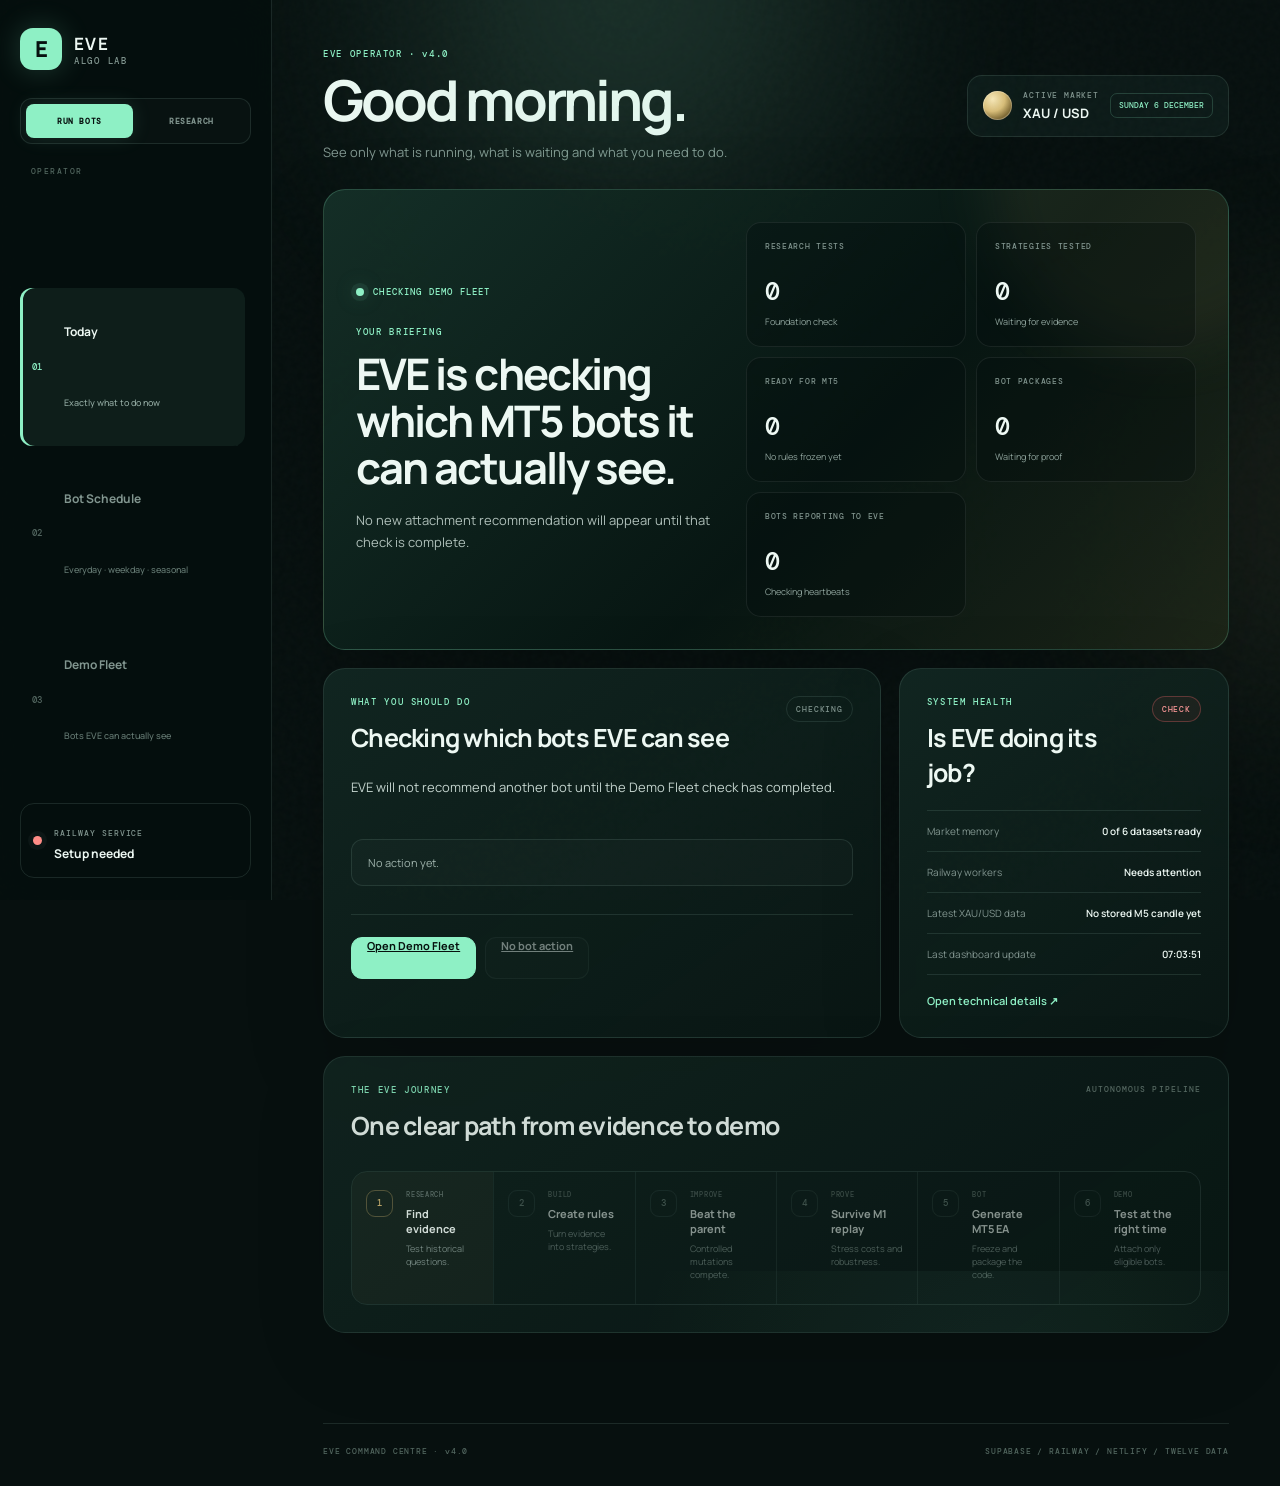
==== frontend/index.html @ d16626a2 "Add gold abnormal momentum test" ====
<!doctype html>
<html lang="en">
<head>
  <meta charset="utf-8">
  <meta name="viewport" content="width=device-width, initial-scale=1">
  <meta name="theme-color" content="#07110f">
  <meta name="description" content="EVE Command Centre — autonomous XAU/USD research, strategy proof, MT5 bot generation and plain-English demo guidance.">
  <title>EVE Command Centre</title>
  <link rel="icon" href="favicon.svg" type="image/svg+xml">
  <link rel="preconnect" href="https://fonts.googleapis.com">
  <link rel="preconnect" href="https://fonts.gstatic.com" crossorigin>
  <link href="https://fonts.googleapis.com/css2?family=DM+Mono:wght@400;500&family=Manrope:wght@400;500;600;700;800&display=swap" rel="stylesheet">
  <link rel="stylesheet" href="styles.css?v=3.5">
</head>
<body>
  <div class="ambient ambient-a"></div>
  <div class="ambient ambient-b"></div>

  <div class="shell">
    <aside class="sidebar">
      <a class="brand" href="#overview" aria-label="EVE Command Centre home">
        <span class="brand-mark">E</span>
        <span><strong>EVE</strong><small>ALGO LAB</small></span>
      </a>
      <div class="mode-switch" role="tablist" aria-label="EVE view">
        <button type="button" class="active" data-app-mode="operator" role="tab" aria-selected="true">RUN BOTS</button>
        <button type="button" data-app-mode="research" role="tab" aria-selected="false">RESEARCH</button>
      </div>
      <nav class="nav" aria-label="Main navigation">
        <div class="mode-nav" data-mode-nav="operator">
          <p class="nav-group-label">OPERATOR</p>
          <a class="nav-link active" href="#home" data-workspace-link="home" data-nav-view="operator"><span>01</span><b>Today</b><small>Exactly what to do now</small></a>
          <a class="nav-link" href="#bot-library" data-workspace-link="bot-library" data-nav-view="operator"><span>02</span><b>Bot Schedule</b><small>Everyday · weekday · seasonal</small></a>
          <a class="nav-link" href="#demo-fleet" data-workspace-link="demo-fleet" data-nav-view="operator"><span>03</span><b>Demo Fleet</b><small>Bots EVE can actually see</small></a>
        </div>
        <div class="mode-nav" data-mode-nav="research" hidden>
          <p class="nav-group-label">RESEARCH ENGINE</p>
          <a class="nav-link" href="#research" data-workspace-link="research" data-nav-view="research"><span>01</span><b>Research</b><small>What EVE is learning</small></a>
          <a class="nav-link" href="#strategy-factory" data-workspace-link="strategy" data-nav-view="research"><span>02</span><b>Strategy Factory</b><small>Build · improve · prove</small></a>
          <a class="nav-link" href="#bot-library?view=files" data-workspace-link="bot-library" data-nav-view="research"><span>03</span><b>Bot Factory</b><small>Generated MT5 packages</small></a>
          <a class="nav-link" href="#backtester" data-workspace-link="tester" data-nav-view="research"><span>04</span><b>Strategy Tester</b><small>Prove an idea before MT5</small></a>
          <a class="nav-link" href="#advanced" data-workspace-link="advanced" data-nav-view="research"><span>05</span><b>Advanced</b><small>Data · diagnostics · logs</small></a>
        </div>
      </nav>
      <div class="side-status">
        <span class="pulse" id="servicePulse"></span>
        <div><small>RAILWAY SERVICE</small><strong id="serviceStatus">Checking…</strong></div>
      </div>
    </aside>

    <main>
      <header class="topbar command-topbar">
        <div>
          <p class="eyebrow" id="topbarEyebrow">EVE OPERATOR · v4.0</p>
          <h1 id="briefingGreeting">Good afternoon.</h1>
          <p class="topbar-summary" id="topbarSummary">See only what is running, what is waiting and what you need to do.</p>
        </div>
        <div class="market-selector" aria-label="Selected market">
          <div class="metal-dot"></div>
          <div><small>ACTIVE MARKET</small><strong>XAU / USD</strong></div>
          <span id="briefingDate">TODAY</span>
        </div>
      </header>

      <section id="overview" class="command-centre workspace-section" data-workspace="home">
        <article class="command-brief panel">
          <div class="command-brief-copy">
            <div class="command-state-row"><span class="command-live-dot"></span><span id="briefingStatus">EVE IS CHECKING</span></div>
            <p class="label">YOUR BRIEFING</p>
            <h2 id="briefingHeadline">Loading EVE's current work…</h2>
            <p id="briefingCopy">The platform is collecting its research, strategy, bot and demo status into one clear answer.</p>
          </div>
          <div class="command-stats" aria-label="EVE output summary">
            <div><small>RESEARCH TESTS</small><strong id="homeResearchCount">0</strong><span id="homeResearchState">Checking</span></div>
            <div><small>STRATEGIES TESTED</small><strong id="homeStrategyCount">0</strong><span id="homeStrategyState">Checking</span></div>
            <div><small>READY FOR MT5</small><strong id="homeValidatedCount">0</strong><span id="homeProofState">Checking</span></div>
            <div><small>BOT PACKAGES</small><strong id="homeBotCount">0</strong><span id="homeBotState">Checking</span></div>
            <div><small>BOTS REPORTING TO EVE</small><strong id="homeFleetCount">0</strong><span id="homeFleetState">Not the same as bots physically attached</span></div>
          </div>
        </article>

        <div class="command-grid">
          <article class="panel home-action-card" id="homeActionCard">
            <div class="panel-head">
              <div><p class="label">WHAT YOU SHOULD DO</p><h2 id="homeActionTitle">Wait while EVE checks the bot fleet</h2></div>
              <span class="status-pill waiting" id="homeActionStatus">CHECKING</span>
            </div>
            <p class="home-action-copy" id="homeActionCopy">EVE is ranking generated bots by whether they can actually be tested now.</p>
            <div class="home-action-meta" id="homeActionMeta">No manual action required yet.</div>
            <div class="actions">
              <a class="button button-primary" id="homeActionPrimary" href="#demo-fleet">Open Demo Fleet</a>
              <a class="button disabled-link" id="homeActionDownload" href="#" aria-disabled="true">Download recommended bot</a>
            </div>
          </article>

          <article class="panel home-health-card">
            <div class="panel-head"><div><p class="label">SYSTEM HEALTH</p><h2>Is EVE doing its job?</h2></div><span class="status-pill" id="homeOverallHealth">CHECKING</span></div>
            <div class="home-health-list">
              <div><span>Market memory</span><strong id="homeDataHealth">Checking six datasets</strong></div>
              <div><span>Railway workers</span><strong id="homeRailwayHealth">Checking heartbeat</strong></div>
              <div><span>Latest XAU/USD data</span><strong id="homeMarketHealth">Checking M5 candle</strong></div>
              <div><span>Last dashboard update</span><strong id="homeLastUpdate">—</strong></div>
            </div>
            <a class="text-button home-health-link" href="#advanced">Open technical details ↗</a>
          </article>
        </div>

        <article class="panel fleet-visibility-card" id="homeFleetVisibility" hidden>
          <div class="panel-head">
            <div><p class="label">MT5 VISIBILITY</p><h2>EVE cannot yet see the bots already attached to your MT5</h2></div>
            <span class="status-pill queued">ONE-TIME SETUP</span>
          </div>
          <p>Your older EAs can still trade correctly, but they do not send a heartbeat. Until fleet-ready versions report, EVE will not tell you to attach another bot because that could create duplicates.</p>
          <div class="visibility-truth-grid">
            <div><small>PHYSICALLY ATTACHED IN MT5</small><strong>Unknown to EVE</strong><span>You may have bots attached, but the website cannot verify old EA versions.</span></div>
            <div><small>REPORTING TO EVE</small><strong id="homeVisibleReportingCount">0</strong><span>Only fleet-ready EA heartbeats are counted here.</span></div>
          </div>
          <div class="actions">
            <a class="button button-primary" href="#demo-fleet">Fix MT5 visibility</a>
            <a class="button button-quiet" href="#bot-library?view=files">Open Bot Factory</a>
          </div>
        </article>

        <article class="panel journey-panel research-background-card">
          <div class="panel-head"><div><p class="label">THE EVE JOURNEY</p><h2>One clear path from evidence to demo</h2></div><span class="journey-caption">AUTONOMOUS PIPELINE</span></div>
          <div class="journey-track">
            <a href="#research" class="journey-step" id="journeyResearch"><span>1</span><div><small>RESEARCH</small><strong>Find evidence</strong><p>Test historical questions.</p></div></a>
            <a href="#strategy-factory" class="journey-step" id="journeyBuild"><span>2</span><div><small>BUILD</small><strong>Create rules</strong><p>Turn evidence into strategies.</p></div></a>
            <a href="#strategy-factory?stage=improve" class="journey-step" id="journeyImprove"><span>3</span><div><small>IMPROVE</small><strong>Beat the parent</strong><p>Controlled mutations compete.</p></div></a>
            <a href="#strategy-factory?stage=prove" class="journey-step" id="journeyProof"><span>4</span><div><small>PROVE</small><strong>Survive M1 replay</strong><p>Stress costs and robustness.</p></div></a>
            <a href="#bot-library?view=files" class="journey-step" id="journeyBot"><span>5</span><div><small>BOT</small><strong>Generate MT5 EA</strong><p>Freeze and package the code.</p></div></a>
            <a href="#bot-library" class="journey-step" id="journeyDemo"><span>6</span><div><small>DEMO</small><strong>Test at the right time</strong><p>Attach only eligible bots.</p></div></a>
          </div>
        </article>
      </section>
      <section id="learning" class="section-block primary-workspace workspace-section" data-workspace="research">
        <div class="section-title">
          <div><p class="eyebrow">RESEARCH</p><h2>See what EVE is learning and what the evidence says</h2></div>
          <p>Two Railway workers now run in parallel: live learning keeps new candles current, while a dedicated historical researcher continuously mines stored data whether the market is open or closed.</p>
        </div>

        <div class="learning-layout">
          <article class="panel learning-status-panel">
            <div class="panel-head">
              <div><p class="label">LEARNING ENGINE</p><h2 id="learningTitle">Not built yet</h2></div>
              <span class="status-pill" id="learningStatus">WAITING</span>
            </div>
            <div class="learning-progress-row">
              <div class="progress-track"><span id="learningProgressBar"></span></div>
              <strong id="learningProgress">0%</strong>
            </div>
            <p class="backtest-message" id="learningMessage">Checking the autonomous Railway worker.</p>
            <div class="autonomy-strip">
              <div><small>AUTONOMOUS STATUS</small><strong id="autonomyStatus">CHECKING</strong></div>
              <div><small>LAST CYCLE</small><strong id="autonomyLastCycle">—</strong></div>
              <div><small>NEXT CYCLE</small><strong id="autonomyNextCycle">—</strong></div>
              <div><small>LAST RESEARCH</small><strong id="autonomyLastResearch">—</strong></div>
            </div>
            <div class="result-grid learning-result-grid">
              <div><small>RESEARCH SNAPSHOTS</small><strong id="learningSnapshots">0</strong></div>
              <div><small>OUTCOMES LABELLED</small><strong id="learningOutcomes">0</strong></div>
              <div><small>PENDING OUTCOMES</small><strong id="learningPendingOutcomes">0</strong></div>
              <div><small>PREDICTIONS GRADED</small><strong id="learningPredictionsGraded">0</strong></div>
              <div><small>QUESTIONS TESTED</small><strong id="learningQuestionsTested">0</strong></div>
              <div><small>VALIDATED FINDINGS</small><strong id="learningValidatedDiscoveries">0</strong></div>
              <div><small>LAST EXPERIENCE</small><strong id="learningLatest">None</strong></div>
              <div><small>AUTO LEARNING</small><strong id="learningAutoUpdate">Checking</strong></div>
            </div>
            <div class="learning-method">
              <strong>What runs automatically</strong>
              <span>six-timeframe candle sync</span><span>new snapshot and outcome learning</span><span>prediction grading</span><span>question testing and discovery</span><span>challenger training</span>
            </div>
            <div class="actions">
              <button class="button button-primary" id="buildLearning">Build initial learning foundation</button>
              <button class="button" id="runAutonomyNow">Run diagnostic cycle now</button>
              <button class="button" id="cancelLearning" hidden>Cancel learning build</button>
              <button class="button button-quiet" id="refreshLearning">Refresh</button>
            </div>
          </article>

          <article class="panel model-control-panel">
            <div class="panel-head">
              <div><p class="label">MODEL CONTROL</p><h2>Approved versus challenger</h2></div>
              <span class="live-badge"><i></i> CONTROLLED LEARNING</span>
            </div>
            <div class="model-card approved-model">
              <small>APPROVED FOUNDATION</small>
              <strong id="approvedModelName">EVE Statistical Baseline</strong>
              <span id="approvedModelVersion">Version 1.0</span>
              <p id="approvedModelNotes">The trusted baseline used to judge future models.</p>
            </div>
            <div class="model-card challenger-model">
              <small>CHALLENGER</small>
              <strong id="challengerModelName">Not trained yet</strong>
              <span id="challengerModelVersion">Waiting for validated learning data</span>
              <p id="challengerModelNotes">A challenger will never replace the approved model unless it wins on unseen data.</p>
            </div>
            <div class="quality-line"><span>Self-improvement rule</span><strong>PROVE IT BEFORE PROMOTION</strong></div>
          </article>
        </div>

        <article class="panel historical-research-panel">
          <div class="panel-head">
            <div><p class="label">24/7 HISTORICAL RESEARCH WORKER</p><h2>Past-data research never waits for the market</h2></div>
            <span class="status-pill" id="historyResearchStatus">CHECKING</span>
          </div>
          <p class="backtest-message" id="historyResearchMessage">Checking the dedicated Railway research worker.</p>
          <div class="research-worker-current">
            <small>CURRENT QUESTION</small>
            <strong id="historyResearchCurrentQuestion">Waiting for worker heartbeat</strong>
          </div>
          <div class="research-worker-grid">
            <div><small>WORKER HEARTBEAT</small><strong id="historyResearchHeartbeat">—</strong></div>
            <div><small>QUESTIONS QUEUED</small><strong id="historyResearchQueue">0</strong></div>
            <div><small>QUESTIONS COMPLETED</small><strong id="historyResearchCompleted">0</strong></div>
            <div><small>HISTORICAL STATES SCANNED</small><strong id="historyResearchRowsScanned">0</strong></div>
            <div><small>REJECTED</small><strong id="historyResearchRejected">0</strong></div>
            <div><small>PROMISING</small><strong id="historyResearchPromising">0</strong></div>
            <div><small>VALIDATED</small><strong id="historyResearchValidated">0</strong></div>
            <div><small>RESEARCH GENERATION</small><strong id="historyResearchGeneration">0</strong></div>
          </div>
          <div class="foundation-note compact-note" id="historyResearchLastResult">The worker will generate its own questions, test one at a time on locked chronological data, and continuously refill its queue.</div>
        </article>

        <article class="panel autonomy-report-panel">
          <div class="panel-head">
            <div><p class="label">LATEST AUTONOMOUS RESEARCH REPORT</p><h2 id="researchReportTitle">Waiting for first cycle</h2></div>
            <span class="status-pill" id="researchReportStatus">WAITING</span>
          </div>
          <p class="backtest-message" id="researchReportSummary">Historical research runs continuously. Market hours do not control or pause it.</p>
          <div class="report-stat-grid">
            <div><small>QUESTIONS TESTED</small><strong id="reportQuestionsTested">0</strong></div>
            <div><small>REJECTED</small><strong id="reportQuestionsRejected">0</strong></div>
            <div><small>PROMISING</small><strong id="reportPromising">0</strong></div>
            <div><small>VALIDATED</small><strong id="reportValidated">0</strong></div>
          </div>
        </article>

        <article class="panel calendar-panel">
          <div class="panel-head">
            <div><p class="label">CALENDAR INTELLIGENCE</p><h2>What the daily history is beginning to show</h2></div>
            <span class="status-pill" id="calendarStatus">WAITING</span>
          </div>
          <div class="calendar-insight-grid">
            <div class="calendar-insight"><small>LARGEST-RANGE WEEKDAY</small><strong id="topRangeWeekday">—</strong><span id="topRangeWeekdayMeta">Build learning first</span></div>
            <div class="calendar-insight"><small>MOST DIRECTIONAL WEEKDAY</small><strong id="topDirectionalWeekday">—</strong><span id="topDirectionalWeekdayMeta">Build learning first</span></div>
            <div class="calendar-insight"><small>LARGEST-RANGE MONTH</small><strong id="topRangeMonth">—</strong><span id="topRangeMonthMeta">Build learning first</span></div>
            <div class="calendar-insight"><small>MOST DIRECTIONAL MONTH</small><strong id="topDirectionalMonth">—</strong><span id="topDirectionalMonthMeta">Build learning first</span></div>
          </div>
          <p class="foundation-note compact-note">These are descriptive observations, not trade instructions. EVE tests stability by year and on locked unseen periods before a finding can be promoted.</p>
        </article>

        <div class="learning-lists">
          <article class="panel list-panel">
            <div class="panel-head"><div><p class="label">EVE ASKS</p><h2>Research question queue</h2></div><span id="questionCountBadge" class="status-pill">0</span></div>
            <div class="research-list" id="researchQuestionList"><div class="empty-state">Questions will appear after the first learning build.</div></div>
          </article>
          <article class="panel list-panel">
            <div class="panel-head"><div><p class="label">DISCOVERY LIBRARY</p><h2>Observations worth challenging</h2></div><span id="discoveryCountBadge" class="status-pill">0</span></div>
            <div class="research-list" id="discoveryList"><div class="empty-state">Exploratory findings will appear here.</div></div>
          </article>
        </div>

        <article class="panel discovery-explorer-panel" id="discoveryExplorer">
          <div class="panel-head">
            <div><p class="label">DISCOVERY EXPLORER v2.3</p><h2>Open what EVE has actually learned</h2></div>
            <span class="status-pill complete" id="discoveryExplorerStatus">READY</span>
          </div>
          <p class="backtest-message" id="discoveryExplorerMessage">Inspect validated, promising and rejected historical tests. Every result shows the locked-test evidence behind it.</p>
          <div class="discovery-toolbar">
            <div class="discovery-filter-group" role="group" aria-label="Discovery status filter">
              <button class="discovery-filter active" type="button" data-discovery-filter="all">All</button>
              <button class="discovery-filter" type="button" data-discovery-filter="validated">Validated</button>
              <button class="discovery-filter" type="button" data-discovery-filter="promising">Promising</button>
              <button class="discovery-filter" type="button" data-discovery-filter="rejected">Rejected</button>
            </div>
            <label class="discovery-sort-label">SORT
              <select id="discoverySort">
                <option value="confidence">Highest confidence</option>
                <option value="stability">Highest stability</option>
                <option value="sample">Largest sample</option>
                <option value="recent">Most recent</option>
                <option value="effect">Largest positive effect</option>
              </select>
            </label>
          </div>
          <div class="discovery-summary-grid">
            <div><small>TESTED</small><strong id="explorerTestedCount">0</strong></div>
            <div><small>REJECTED</small><strong id="explorerRejectedCount">0</strong></div>
            <div><small>PROMISING</small><strong id="explorerPromisingCount">0</strong></div>
            <div><small>VALIDATED</small><strong id="explorerValidatedCount">0</strong></div>
          </div>
          <div class="discovery-explorer-layout">
            <div class="discovery-explorer-list" id="discoveryExplorerList">
              <div class="empty-state">Loading EVE's research results…</div>
            </div>
            <aside class="discovery-detail" id="discoveryDetail" aria-live="polite">
              <div class="discovery-detail-empty">
                <small>SELECT A FINDING</small>
                <strong>Click any result to inspect the evidence</strong>
                <p>You will see its sample size, locked-test effect, stability, conditions and why it was validated, marked promising or rejected.</p>
              </div>
            </aside>
          </div>
        </article>
      </section>
      <section id="strategy-lab" class="section-block factory-workspace workspace-section" data-workspace="strategy" data-factory-stage="build">
        <div class="section-title">
          <div><p class="eyebrow">STRATEGY FACTORY</p><h2>Build, improve and prove every strategy</h2></div>
          <p>One continuous factory: EVE turns research into exact rules, improves the survivors and demands high-resolution proof before any bot is generated.</p>
        </div>
        <nav class="factory-tabs" aria-label="Strategy Factory stages">
          <button class="active" type="button" data-factory-target="build"><span>1</span> Build rules</button>
          <button type="button" data-factory-target="improve"><span>2</span> Improve</button>
          <button type="button" data-factory-target="prove"><span>3</span> Prove</button>
        </nav>

        <article class="panel strategy-worker-panel">
          <div class="panel-head">
            <div><p class="label">AUTONOMOUS STRATEGY WORKER</p><h2>Research → rules → robustness test</h2></div>
            <span class="status-pill" id="strategyLabStatus">CHECKING</span>
          </div>
          <p class="backtest-message" id="strategyLabMessage">Checking Railway's Strategy Idea Factory.</p>
          <div class="research-worker-current">
            <small>CURRENT CANDIDATE</small>
            <strong id="strategyCurrentCandidate">Waiting for worker heartbeat</strong>
          </div>
          <div class="research-worker-grid strategy-worker-grid">
            <div><small>WORKER HEARTBEAT</small><strong id="strategyHeartbeat">—</strong></div>
            <div><small>QUEUED</small><strong id="strategyQueued">0</strong></div>
            <div><small>COMPLETED</small><strong id="strategyCompleted">0</strong></div>
            <div><small>STATES SCANNED</small><strong id="strategyRowsScanned">0</strong></div>
            <div><small>REJECTED</small><strong id="strategyRejected">0</strong></div>
            <div><small>PROMISING</small><strong id="strategyPromising">0</strong></div>
            <div><small>VALIDATED</small><strong id="strategyValidated">0</strong></div>
            <div><small>ELITE</small><strong id="strategyElite">0</strong></div>
          </div>
          <div class="foundation-note compact-note" id="strategyLastResult">Candidates are tested with non-overlapping trades, conservative stop-first ambiguity handling and locked chronological data.</div>
          <div class="actions">
            <button class="button" id="wakeStrategyLab">Wake Strategy Factory now</button>
            <button class="button button-quiet" id="refreshStrategyLab">Refresh</button>
          </div>
        </article>

        <article class="panel strategy-explorer-panel">
          <div class="panel-head">
            <div><p class="label">STRATEGY CANDIDATE EXPLORER</p><h2>Open the bot ideas EVE has tested</h2></div>
            <span class="status-pill" id="strategyExplorerStatus">WAITING</span>
          </div>
          <p class="backtest-message" id="strategyExplorerMessage">Candidates will appear after EVE converts research findings into complete entry, filter, direction, stop and target rules.</p>
          <div class="discovery-toolbar">
            <div class="discovery-filter-group" role="group" aria-label="Strategy result filter">
              <button class="strategy-filter active" type="button" data-strategy-filter="all">All</button>
              <button class="strategy-filter" type="button" data-strategy-filter="elite">Elite</button>
              <button class="strategy-filter" type="button" data-strategy-filter="validated">Validated</button>
              <button class="strategy-filter" type="button" data-strategy-filter="promising">Promising</button>
              <button class="strategy-filter" type="button" data-strategy-filter="rejected">Rejected</button>
            </div>
            <label class="discovery-sort-label">SORT
              <select id="strategySort">
                <option value="profit_factor">Highest profit factor</option>
                <option value="expectancy">Highest expectancy</option>
                <option value="drawdown">Lowest drawdown</option>
                <option value="trades">Most trades</option>
                <option value="recent">Most recent</option>
              </select>
            </label>
          </div>
          <div class="strategy-summary-grid">
            <div><small>TESTED</small><strong id="strategyTestedCount">0</strong></div>
            <div><small>REJECTED</small><strong id="strategyRejectedCount">0</strong></div>
            <div><small>PROMISING</small><strong id="strategyPromisingCount">0</strong></div>
            <div><small>VALIDATED + ELITE</small><strong id="strategyStrongCount">0</strong></div>
          </div>
          <div class="discovery-explorer-layout strategy-explorer-layout">
            <div class="discovery-explorer-list" id="strategyCandidateList"><div class="empty-state">Loading strategy candidates…</div></div>
            <aside class="discovery-detail strategy-detail" id="strategyCandidateDetail" aria-live="polite">
              <div class="discovery-detail-empty"><small>SELECT A CANDIDATE</small><strong>Click a strategy idea to inspect its rules</strong><p>You will see its entry direction, filters, stop, target, chronological validation, locked-test metrics, baseline comparison and forward-test status.</p></div>
            </aside>
          </div>
          <p class="foundation-note compact-note"><strong>Research grade:</strong> these are evidence-backed strategy specifications, not finished MT5 EAs. A validated or elite candidate must still pass M1/tick replay and live forward testing before deployment.</p>
        </article>
      </section>
      <section id="evolution" class="section-block factory-workspace factory-continuation workspace-section" data-workspace="strategy" data-factory-stage="improve">
        <div class="section-title">
          <div><p class="eyebrow">STRATEGY FACTORY · STAGE 2</p><h2>Improve the strategies that survived</h2></div>
          <p>EVE seeds lineages from the strongest Strategy Factory candidates, mutates one rule at a time, combines compatible discoveries and keeps a development champion only when validation evidence improves.</p>
        </div>
        <nav class="factory-tabs" aria-label="Strategy Factory stages">
          <button type="button" data-factory-target="build"><span>1</span> Build rules</button>
          <button class="active" type="button" data-factory-target="improve"><span>2</span> Improve</button>
          <button type="button" data-factory-target="prove"><span>3</span> Prove</button>
        </nav>

        <article class="panel evolution-worker-panel">
          <div class="panel-head">
            <div><p class="label">AUTONOMOUS EVOLUTION WORKER</p><h2>Parent → mutation → validation selection → locked audit</h2></div>
            <span class="status-pill" id="evolutionStatus">CHECKING</span>
          </div>
          <p class="backtest-message" id="evolutionMessage">Checking Railway's Strategy Evolution Engine.</p>
          <div class="research-worker-current">
            <small>CURRENT MUTATION</small>
            <strong id="evolutionCurrentChild">Waiting for the worker heartbeat</strong>
          </div>
          <div class="research-worker-grid evolution-worker-grid">
            <div><small>WORKER HEARTBEAT</small><strong id="evolutionHeartbeat">—</strong></div>
            <div><small>QUEUED</small><strong id="evolutionQueued">0</strong></div>
            <div><small>COMPLETED</small><strong id="evolutionCompleted">0</strong></div>
            <div><small>STATES SCANNED</small><strong id="evolutionRowsScanned">0</strong></div>
            <div><small>ACTIVE LINEAGES</small><strong id="evolutionLineages">0</strong></div>
            <div><small>REJECTED</small><strong id="evolutionRejected">0</strong></div>
            <div><small>DEVELOPMENT</small><strong id="evolutionDevelopment">0</strong></div>
            <div><small>CHAMPION + ELITE</small><strong id="evolutionChampionCount">0</strong></div>
          </div>
          <div class="foundation-note compact-note" id="evolutionLastResult">Mutation selection uses validation data only. The sealed locked period grades readiness and can veto catastrophic failure, but it does not choose parameter values.</div>
          <div class="actions">
            <button class="button" id="wakeEvolution">Wake Improvement worker now</button>
            <button class="button button-quiet" id="refreshEvolution">Refresh</button>
          </div>
        </article>

        <div class="evolution-top-grid">
          <article class="panel evolution-champion-panel">
            <div class="panel-head">
              <div><p class="label">CURRENT DEVELOPMENT CHAMPION</p><h2 id="evolutionBestName">Waiting for a strategy lineage</h2></div>
              <span class="status-pill" id="evolutionBestStatus">WAITING</span>
            </div>
            <p class="backtest-message" id="evolutionBestMessage">The best lineage will appear after EVE seeds strong Strategy Factory candidates.</p>
            <div class="strategy-summary-grid evolution-champion-metrics">
              <div><small>LOCKED PF</small><strong id="evolutionBestPF">—</strong></div>
              <div><small>EXPECTANCY</small><strong id="evolutionBestExpectancy">—</strong></div>
              <div><small>DRAWDOWN</small><strong id="evolutionBestDrawdown">—</strong></div>
              <div><small>TRADES</small><strong id="evolutionBestTrades">—</strong></div>
            </div>
            <div class="evolution-champion-meta">
              <div><small>GENERATION</small><strong id="evolutionBestGeneration">0</strong></div>
              <div><small>IMPROVEMENTS</small><strong id="evolutionBestImprovements">0</strong></div>
              <div><small>VALIDATION SCORE</small><strong id="evolutionBestValidationScore">—</strong></div>
            </div>
            <div class="discovery-subsection"><small>CHAMPION RULES</small><div class="condition-chip-list" id="evolutionBestRules"><span class="condition-chip">Waiting for rules</span></div></div>
          </article>

          <article class="panel evolution-lineage-panel">
            <div class="panel-head"><div><p class="label">LINEAGE LEADERBOARD</p><h2>Strategies EVE is actively evolving</h2></div><span class="status-pill complete">LIVE</span></div>
            <p class="backtest-message">Each lineage starts from one surviving Strategy Factory candidate. A mutation replaces its development champion only after a fair parent-versus-child validation comparison.</p>
            <div class="evolution-lineage-list" id="evolutionLineageList"><div class="empty-state">Waiting for lineages…</div></div>
          </article>
        </div>

        <article class="panel evolution-explorer-panel">
          <div class="panel-head">
            <div><p class="label">EVOLUTION HISTORY</p><h2>See what EVE changed and why it kept or killed it</h2></div>
            <span class="status-pill" id="evolutionExplorerStatus">WAITING</span>
          </div>
          <p class="backtest-message" id="evolutionExplorerMessage">Completed mutations will appear here.</p>
          <div class="discovery-toolbar">
            <div class="discovery-filter-group" role="group" aria-label="Evolution result filter">
              <button class="evolution-filter active" type="button" data-evolution-filter="all">All</button>
              <button class="evolution-filter" type="button" data-evolution-filter="elite">Elite</button>
              <button class="evolution-filter" type="button" data-evolution-filter="champion">Champion</button>
              <button class="evolution-filter" type="button" data-evolution-filter="development">Development</button>
              <button class="evolution-filter" type="button" data-evolution-filter="rejected">Rejected</button>
            </div>
            <label class="discovery-sort-label">SORT
              <select id="evolutionSort">
                <option value="validation_improvement">Best validation improvement</option>
                <option value="profit_factor">Highest locked PF</option>
                <option value="expectancy">Highest locked expectancy</option>
                <option value="drawdown">Lowest drawdown</option>
                <option value="generation">Newest generation</option>
                <option value="recent">Most recent</option>
              </select>
            </label>
          </div>
          <div class="strategy-summary-grid evolution-summary-grid">
            <div><small>TESTED</small><strong id="evolutionTestedCount">0</strong></div>
            <div><small>REJECTED</small><strong id="evolutionRejectedCount">0</strong></div>
            <div><small>DEVELOPMENT</small><strong id="evolutionDevelopmentCount">0</strong></div>
            <div><small>CHAMPION + ELITE</small><strong id="evolutionStrongCount">0</strong></div>
          </div>
          <div class="discovery-explorer-layout evolution-explorer-layout">
            <div class="discovery-explorer-list" id="evolutionCandidateList"><div class="empty-state">Loading evolution results…</div></div>
            <aside class="discovery-detail evolution-detail" id="evolutionCandidateDetail" aria-live="polite">
              <div class="discovery-detail-empty"><small>SELECT A MUTATION</small><strong>Click any evolution result to inspect the parent comparison</strong><p>You will see exactly what changed, whether validation improved, how the sealed locked period behaved and whether the child became the next development champion.</p></div>
            </aside>
          </div>
          <p class="foundation-note compact-note"><strong>Controlled evolution:</strong> EVE does not tune directly against the locked test. Even an elite evolution result remains research grade until M1/tick replay and forward testing are completed.</p>
        </article>
      </section>
      <section id="validation" class="section-block factory-workspace factory-continuation workspace-section" data-workspace="strategy" data-factory-stage="prove">
        <div class="section-title">
          <div><p class="eyebrow">STRATEGY FACTORY · STAGE 3</p><h2>Demand proof before a bot is built</h2></div>
          <p>EVE automatically replays Champion, Elite and validated strategies on stored M1 candles, stresses execution costs and challenges nearby parameters before freezing any rule set for MT5 generation.</p>
        </div>
        <nav class="factory-tabs" aria-label="Strategy Factory stages">
          <button type="button" data-factory-target="build"><span>1</span> Build rules</button>
          <button type="button" data-factory-target="improve"><span>2</span> Improve</button>
          <button class="active" type="button" data-factory-target="prove"><span>3</span> Prove</button>
        </nav>

        <article class="panel validation-worker-panel">
          <div class="panel-head">
            <div><p class="label">AUTONOMOUS VALIDATION WORKER</p><h2>M1 replay → cost stress → robustness → frozen rules</h2></div>
            <span class="status-pill" id="validationStatus">CHECKING</span>
          </div>
          <p class="backtest-message" id="validationMessage">Checking Railway's automatic validation worker.</p>
          <div class="research-worker-current">
            <small>CURRENT STRATEGY</small>
            <strong id="validationCurrentJob">Waiting for the worker heartbeat</strong>
          </div>
          <div class="research-worker-grid validation-worker-grid">
            <div><small>WORKER HEARTBEAT</small><strong id="validationHeartbeat">—</strong></div>
            <div><small>QUEUED</small><strong id="validationQueued">0</strong></div>
            <div><small>COMPLETED</small><strong id="validationCompleted">0</strong></div>
            <div><small>M1 WINDOWS SCANNED</small><strong id="validationWindows">0</strong></div>
            <div><small>REJECTED</small><strong id="validationRejected">0</strong></div>
            <div><small>NEEDS EVIDENCE</small><strong id="validationNeedsEvidence">0</strong></div>
            <div><small>REPLAY VALIDATED</small><strong id="validationReplayValidated">0</strong></div>
            <div><small>READY FOR MT5</small><strong id="validationMt5Ready">0</strong></div>
          </div>
          <div class="foundation-note compact-note" id="validationLastResult">The exact evolved rules are replayed first. Nearby settings are challenged, not optimised, and any same-M1-bar stop/target ambiguity is counted as a stop.</div>
          <div class="actions">
            <button class="button" id="wakeValidation">Wake Proof worker now</button>
            <button class="button button-quiet" id="refreshValidation">Refresh</button>
          </div>
        </article>

        <div class="validation-top-grid">
          <article class="panel validation-ready-panel">
            <div class="panel-head">
              <div><p class="label">BEST MT5-READY STRATEGY</p><h2 id="validationBestName">Waiting for a strategy to pass</h2></div>
              <span class="status-pill" id="validationBestStatus">WAITING</span>
            </div>
            <p class="backtest-message" id="validationBestVerdict">EVE will freeze a rule set only after M1 replay, elevated-cost stress and parameter-neighbourhood checks pass.</p>
            <div class="strategy-summary-grid validation-best-metrics">
              <div><small>M1 LOCKED PF</small><strong id="validationBestPF">—</strong></div>
              <div><small>EXPECTANCY</small><strong id="validationBestExpectancy">—</strong></div>
              <div><small>DRAWDOWN</small><strong id="validationBestDrawdown">—</strong></div>
              <div><small>M1 TRADES</small><strong id="validationBestTrades">—</strong></div>
              <div><small>ROBUST PROFILES</small><strong id="validationBestRobustness">—</strong></div>
              <div><small>YEAR STABILITY</small><strong id="validationBestStability">—</strong></div>
            </div>
            <div class="discovery-subsection"><small>FROZEN BOT RULES</small><div class="condition-chip-list" id="validationBestRules"><span class="condition-chip">Waiting for frozen rules</span></div></div>
          </article>

          <article class="panel validation-progress-panel">
            <div class="panel-head"><div><p class="label">AUTOMATIC PROMOTION PATH</p><h2>You do not run these tests yourself</h2></div><span class="status-pill complete">CONTROLLED</span></div>
            <div class="validation-path">
              <div class="done"><span>1</span><strong>Research finding</strong><small>Historical relationship survives validation.</small></div>
              <div class="done"><span>2</span><strong>Strategy + evolution</strong><small>Rules are generated, tested and improved.</small></div>
              <div class="active"><span>3</span><strong>M1 validation</strong><small>Execution path, costs and nearby settings are challenged automatically.</small></div>
              <div><span>4</span><strong>MT5 generation</strong><small>The next stage creates an EA only from frozen rules.</small></div>
              <div><span>5</span><strong>Demo forward test</strong><small>No real-money promotion without live evidence.</small></div>
            </div>
          </article>
        </div>

        <article class="panel validation-explorer-panel">
          <div class="panel-head">
            <div><p class="label">VALIDATION HISTORY</p><h2>See exactly why a strategy passed or failed</h2></div>
            <span class="status-pill" id="validationExplorerStatus">WAITING</span>
          </div>
          <p class="backtest-message" id="validationExplorerMessage">Completed M1 validations will appear here.</p>
          <div class="discovery-toolbar">
            <div class="discovery-filter-group" role="group" aria-label="Validation result filter">
              <button class="validation-filter active" type="button" data-validation-filter="all">All</button>
              <button class="validation-filter" type="button" data-validation-filter="ready_for_mt5_generation">Ready for MT5</button>
              <button class="validation-filter" type="button" data-validation-filter="replay_validated">Replay validated</button>
              <button class="validation-filter" type="button" data-validation-filter="needs_more_evidence">Needs evidence</button>
              <button class="validation-filter" type="button" data-validation-filter="rejected">Rejected</button>
            </div>
            <label class="discovery-sort-label">SORT
              <select id="validationSort">
                <option value="profit_factor">Highest M1 profit factor</option>
                <option value="expectancy">Highest expectancy</option>
                <option value="robustness">Best parameter robustness</option>
                <option value="drawdown">Lowest drawdown</option>
                <option value="recent">Most recent</option>
              </select>
            </label>
          </div>
          <div class="strategy-summary-grid validation-summary-grid">
            <div><small>TESTED</small><strong id="validationTestedCount">0</strong></div>
            <div><small>REJECTED</small><strong id="validationRejectedCount">0</strong></div>
            <div><small>REPLAY VALIDATED</small><strong id="validationPassedCount">0</strong></div>
            <div><small>READY FOR MT5</small><strong id="validationReadyCount">0</strong></div>
          </div>
          <div class="discovery-explorer-layout validation-explorer-layout">
            <div class="discovery-explorer-list" id="validationJobList"><div class="empty-state">Loading validation results…</div></div>
            <aside class="discovery-detail validation-detail" id="validationJobDetail" aria-live="polite">
              <div class="discovery-detail-empty"><small>SELECT A VALIDATION</small><strong>Click any result to inspect the M1 evidence</strong><p>You will see the exact rule set, M1 locked result, cost stresses, parameter-neighbourhood survival and EVE's next action.</p></div>
            </aside>
          </div>
          <p class="foundation-note compact-note"><strong>Still not a trading instruction:</strong> “Ready for MT5” means the rules are frozen and eligible for EA generation. It does not permit live trading; MT5 testing and demo forward validation still come next.</p>
        </article>
      </section>
      <section id="mt5-lab" class="section-block primary-workspace workspace-section" data-workspace="bot-library" data-bot-view="files">
        <div class="section-title">
          <div><p class="eyebrow">BOT FACTORY</p><h2>Download the MT5 bots EVE has earned the right to build</h2></div>
          <p>EVE only generates code from immutable strategies marked Ready for MT5. Every package contains the .mq5 source, frozen rules, validation evidence, checksums and demo-only installation instructions.</p>
        </div>
        <nav class="workspace-tabs bot-library-tabs" aria-label="Bot Library views">
          <button type="button" data-bot-view-target="organised">Organised bots</button>
          <button class="active" type="button" data-bot-view-target="files">Generated files</button>
        </nav>

        <article class="panel mt5-worker-panel">
          <div class="panel-head">
            <div><p class="label">AUTONOMOUS MT5 GENERATOR</p><h2>Frozen rules → guarded source → package → demo handoff</h2></div>
            <span class="status-pill" id="mt5Status">CHECKING</span>
          </div>
          <p class="backtest-message" id="mt5Message">Checking Railway's MT5 generation worker.</p>
          <div class="research-worker-current">
            <small>CURRENT PACKAGE</small>
            <strong id="mt5CurrentJob">Waiting for a frozen strategy</strong>
          </div>
          <div class="research-worker-grid mt5-worker-grid">
            <div><small>WORKER HEARTBEAT</small><strong id="mt5Heartbeat">—</strong></div>
            <div><small>QUEUED</small><strong id="mt5Queued">0</strong></div>
            <div><small>COMPLETED</small><strong id="mt5Completed">0</strong></div>
            <div><small>EA PACKAGES</small><strong id="mt5Generated">0</strong></div>
            <div><small>FAILED SAFELY</small><strong id="mt5Failed">0</strong></div>
            <div><small>SAFETY DEFAULT</small><strong>TRADING OFF</strong></div>
          </div>
          <div class="foundation-note compact-note" id="mt5LastResult">Only frozen rules can enter this worker. Generated EAs default to InpEnableTrading=false and are for MetaEditor compilation and demo testing only.</div>
          <div class="actions">
            <button class="button" id="wakeMt5">Wake MT5 Generator now</button>
            <button class="button button-quiet" id="refreshMt5">Refresh</button>
          </div>
        </article>

        <div class="mt5-top-grid">
          <article class="panel mt5-best-panel">
            <div class="panel-head">
              <div><p class="label">LATEST GENERATED EA</p><h2 id="mt5BestName">Waiting for the first package</h2></div>
              <span class="status-pill" id="mt5BestStatus">WAITING</span>
            </div>
            <p class="backtest-message" id="mt5BestVerdict">A strategy must finish M1 replay and freeze its rules before code generation.</p>
            <div class="strategy-summary-grid mt5-best-metrics">
              <div><small>STRATEGY CODE</small><strong id="mt5BestCode">—</strong></div>
              <div><small>VERSION</small><strong id="mt5BestVersion">—</strong></div>
              <div><small>M1 LOCKED PF</small><strong id="mt5BestPF">—</strong></div>
              <div><small>EXPECTANCY</small><strong id="mt5BestExpectancy">—</strong></div>
              <div><small>M1 TRADES</small><strong id="mt5BestTrades">—</strong></div>
              <div><small>SOURCE SHA-256</small><strong id="mt5BestSha">—</strong></div>
            </div>
            <div class="actions mt5-download-actions">
              <a class="button button-primary disabled-link" id="mt5BestDownload" href="#" aria-disabled="true">Download MT5 package</a>
              <a class="button disabled-link" id="mt5BestSource" href="#" aria-disabled="true">Download .mq5 only</a>
            </div>
            <p class="discovery-warning">The package is not a compiled .ex5 file. Open the .mq5 source in MetaEditor, compile it, and use it on an MT5 demo account first.</p>
          </article>

          <article class="panel mt5-path-panel">
            <div class="panel-head"><div><p class="label">CONTROLLED HANDOFF</p><h2>What you do after download</h2></div><span class="status-pill complete">DEMO ONLY</span></div>
            <div class="validation-path mt5-path">
              <div class="done"><span>1</span><strong>Rules frozen</strong><small>The rule hash and evidence cannot be silently changed.</small></div>
              <div class="done"><span>2</span><strong>EA generated</strong><small>EVE creates guarded .mq5 source and a validation package.</small></div>
              <div class="active"><span>3</span><strong>Compile in MetaEditor</strong><small>MT5 must compile the source into an .ex5 file.</small></div>
              <div><span>4</span><strong>Demo forward test</strong><small>Compare broker execution with EVE's historical expectations.</small></div>
              <div><span>5</span><strong>Live decision later</strong><small>No automatic real-money promotion exists.</small></div>
            </div>
          </article>
        </div>

        <article class="panel mt5-package-panel">
          <div class="panel-head">
            <div><p class="label">GENERATED PACKAGE LIBRARY</p><h2>Download the bots EVE has earned the right to build</h2></div>
            <span class="status-pill" id="mt5ExplorerStatus">WAITING</span>
          </div>
          <p class="backtest-message" id="mt5ExplorerMessage">Generated MT5 packages will appear here.</p>
          <div class="mt5-package-list" id="mt5PackageList"><div class="empty-state">Loading MT5 packages…</div></div>
          <p class="foundation-note compact-note"><strong>Safety lock:</strong> every generated EA starts with trading disabled. Compiling a source file does not approve it for live money; demo forward testing remains mandatory.</p>
        </article>
      </section>
      <section id="demo-lab" class="section-block primary-workspace workspace-section" data-workspace="bot-library" data-bot-view="organised">
        <div class="section-title">
          <div><p class="eyebrow">BOT LIBRARY</p><h2>Choose bots by the day, time or season they were built for</h2></div>
          <p>Every bot is organised as an everyday, weekday, short-window or seasonal bot. EVE still checks the exact frozen rules and tells you whether to attach it now or leave it stored.</p>
        </div>
        <nav class="workspace-tabs bot-library-tabs" aria-label="Bot Library views">
          <button class="active" type="button" data-bot-view-target="organised">Organised bots</button>
          <button type="button" data-bot-view-target="files">Generated files</button>
        </nav>

        <article class="panel demo-overview-panel">
          <div class="panel-head">
            <div><p class="label">CURRENT DEMO-TESTING WINDOW</p><h2 id="demoMarketHeadline">Checking the gold market and EVE's latest M5 context</h2></div>
            <span class="status-pill" id="demoMarketStatus">CHECKING</span>
          </div>
          <p class="backtest-message" id="demoMessage">Loading generated bots and current eligibility.</p>
          <div class="research-worker-grid demo-time-grid">
            <div><small>UTC NOW</small><strong id="demoUtcNow">—</strong></div>
            <div><small>UK NOW</small><strong id="demoUkNow">—</strong></div>
            <div><small>LATEST M5 CONTEXT</small><strong id="demoSnapshotTime">—</strong></div>
            <div><small>TEST NOW</small><strong id="demoTestNowCount">0</strong></div>
            <div><small>ATTACH &amp; LEAVE</small><strong id="demoAttachCount">0</strong></div>
            <div><small>WAITING</small><strong id="demoWaitingCount">0</strong></div>
          </div>
          <div class="actions">
            <button class="button button-quiet" id="refreshDemoLab">Refresh eligibility</button>
          </div>
        </article>

        <article class="panel demo-recommended-panel">
          <div class="panel-head">
            <div><p class="label">EVE'S PRACTICAL RECOMMENDATION</p><h2 id="demoRecommendedName">Waiting for generated EAs</h2></div>
            <span class="status-pill" id="demoRecommendedStatus">WAITING</span>
          </div>
          <p class="demo-recommendation-headline" id="demoRecommendedHeadline">EVE will prioritise bots that can actually operate in the current period.</p>
          <p class="backtest-message" id="demoRecommendedRule">Frozen rule summary will appear here.</p>
          <div class="strategy-summary-grid demo-recommended-metrics">
            <div><small>LOCKED PF</small><strong id="demoRecommendedPF">—</strong></div>
            <div><small>EXPECTANCY</small><strong id="demoRecommendedExpectancy">—</strong></div>
            <div><small>TRADES</small><strong id="demoRecommendedTrades">—</strong></div>
            <div><small>ATTACH TO</small><strong id="demoRecommendedChart">XAUUSD M5</strong></div>
          </div>
          <div class="demo-action-box">
            <small>WHAT YOU DO</small>
            <strong id="demoRecommendedAction">Wait for EVE to finish checking the packages.</strong>
          </div>
          <div class="actions">
            <a class="button button-primary disabled-link" id="demoRecommendedDownload" href="#" aria-disabled="true">Download recommended package</a>
            <a class="button disabled-link" id="demoRecommendedSource" href="#" aria-disabled="true">Download .mq5 only</a>
          </div>
          <p class="discovery-warning">Fleet-ready downloads report when they are actually attached to MT5. After attaching, set <strong>InpEnableTrading=true</strong>, enable Algo Trading and allow the EVE WebRequest URL.</p>
        </article>

        <article class="panel demo-list-panel">
          <div class="panel-head">
            <div><p class="label">ALL GENERATED BOTS — LABELLED</p><h2>When each EA can be tested</h2></div>
            <span class="status-pill" id="demoListStatus">CHECKING</span>
          </div>
          <div class="bot-library-toolbar">
            <div class="bot-category-filters" role="group" aria-label="Bot schedule category">
              <button class="active" type="button" data-bot-category="all">All</button>
              <button type="button" data-bot-category="test_now">Test now</button>
              <button type="button" data-bot-category="everyday">Everyday</button>
              <button type="button" data-bot-category="weekday_monday">Monday</button>
              <button type="button" data-bot-category="weekday_tuesday">Tuesday</button>
              <button type="button" data-bot-category="weekday_wednesday">Wednesday</button>
              <button type="button" data-bot-category="weekday_thursday">Thursday</button>
              <button type="button" data-bot-category="weekday_friday">Friday</button>
              <button type="button" data-bot-category="short_window">Short windows</button>
              <button type="button" data-bot-category="seasonal">Monthly / seasonal</button>
            </div>
            <label class="bot-search-label">FIND A BOT<input id="botLibrarySearch" type="search" placeholder="Name or EVE code"></label>
          </div>
          <div class="bot-category-summary" id="botCategorySummary">Showing every generated bot.</div>
          <div class="demo-bot-list" id="demoBotList"><div class="empty-state">Loading bot eligibility…</div></div>
          <p class="foundation-note compact-note" id="demoDisclaimer">Eligibility uses frozen rules, UTC/UK time and EVE's latest stored M5 context. Broker session boundaries can differ slightly.</p>
        </article>
      </section>
      <section id="demo-fleet" class="section-block primary-workspace workspace-section" data-workspace="demo-fleet">
        <div class="section-title">
          <div><p class="eyebrow">DEMO FLEET</p><h2>The bots actually attached to MT5</h2></div>
          <p>This page shows only bots sending fleet heartbeats. A zero here does not prove that no bots are physically attached in MT5; older EA versions are invisible to EVE.</p>
        </div>

        <article class="panel fleet-truth-banner">
          <p class="label">IMPORTANT DISTINCTION</p>
          <h2>Attached in MT5 and visible to EVE are not the same thing</h2>
          <p>Fleet-ready EAs report their account, chart, switches and current state. Older EAs can trade but remain invisible here. EVE will never pretend that zero heartbeats means zero physical attachments.</p>
        </article>

        <article class="panel fleet-summary-panel">
          <div class="panel-head">
            <div><p class="label">LIVE MT5 CONNECTION</p><h2 id="fleetHeadline">Checking for attached EVE bots</h2></div>
            <span class="status-pill" id="fleetOverallStatus">CHECKING</span>
          </div>
          <p class="backtest-message" id="fleetMessage">Loading Demo Fleet heartbeats.</p>
          <div class="research-worker-grid fleet-metrics">
            <div><small>ONLINE</small><strong id="fleetOnlineCount">0</strong></div>
            <div><small>IN A TRADE</small><strong id="fleetTradeCount">0</strong></div>
            <div><small>NEEDS ATTENTION</small><strong id="fleetAttentionCount">0</strong></div>
            <div><small>DUPLICATES</small><strong id="fleetDuplicateCount">0</strong></div>
            <div><small>CLOSED P/L TODAY</small><strong id="fleetClosedPnl">US$0.00</strong></div>
            <div><small>OPEN P/L</small><strong id="fleetOpenPnl">US$0.00</strong></div>
          </div>
          <div class="actions"><button class="button button-quiet" id="refreshFleet">Refresh fleet</button></div>
        </article>

        <article class="panel fleet-setup-panel" id="fleetSetupPanel" hidden>
          <div class="panel-head"><div><p class="label">ONE-TIME CONNECTION</p><h2>Connect your MT5 bots to Demo Fleet</h2></div><span class="status-pill queued" id="fleetSetupStatus">CONNECT EAS</span></div>
          <ol class="fleet-setup-steps">
            <li id="fleetDatabaseStep"><strong>Database:</strong> checking fleet table.</li>
            <li>Wait until the exact bot has <strong>no open trade</strong>, then download it again from Bot Factory and compile the fleet-ready .mq5.</li>
            <li>In MT5 add <strong>https://evealgolab.netlify.app</strong> under Tools → Options → Expert Advisors → Allow WebRequest.</li>
            <li>Remove only the old copy, attach the fleet-ready EA with the same inputs, and check that it appears here. Upgrade one bot at a time.</li>
          </ol>
          <p>Telemetry is best-effort. A connection failure never changes, opens or closes a trade.</p>
        </article>

        <article class="panel fleet-list-panel">
          <div class="panel-head"><div><p class="label">ATTACHED BOT PASSPORTS</p><h2>Account, chart, state and result — all in one place</h2></div><span class="status-pill" id="fleetListStatus">WAITING</span></div>
          <div class="fleet-list" id="fleetList"><div class="empty-state">No fleet-ready heartbeat has arrived yet.</div></div>
        </article>
      </section>
      <section id="advanced" class="section-block advanced-index workspace-section" data-workspace="advanced">
        <div class="section-title">
          <div><p class="eyebrow">ADVANCED SYSTEM VIEW</p><h2>The machinery behind EVE</h2></div>
          <p>These screens remain available for diagnosis and deep inspection. You should not need them for normal daily use.</p>
        </div>
        <div class="advanced-link-grid">
          <a href="#foundation"><small>01</small><strong>Foundation status</strong><span>Latest price, dataset readiness and gap count.</span></a>
          <a href="#memory"><small>02</small><strong>Market memory</strong><span>Inspect each stored timeframe from M1 to D1.</span></a>
          <button type="button" class="advanced-tool-card" id="openLegacyBacktester" aria-controls="backtester" aria-expanded="false"><small>03</small><strong>Strategy Tester</strong><span>Run the once-a-day New York strategy or inspect earlier experiments.</span></button>
          <a href="#pipeline"><small>04</small><strong>Build history</strong><span>See how the platform reached its current stage.</span></a>
          <a href="#activity"><small>05</small><strong>System activity</strong><span>Read recent Supabase and worker events.</span></a>
        </div>
      </section>
      <section id="foundation" class="hero-grid system-foundation technical-section workspace-section" data-workspace="advanced">
        <article class="panel progress-panel">
          <div class="panel-head">
            <div><p class="label">MULTI-TIMEFRAME FOUNDATION</p><h2>Market Memory</h2></div>
            <span class="status-pill" id="foundationStatePill">CHECKING</span>
          </div>
          <div class="progress-layout">
            <div class="ring" id="foundationProgressRing" style="--progress:0"><div><strong id="foundationProgressValue">0%</strong><small>DATASETS</small></div></div>
            <div class="progress-copy">
              <p id="foundationMessage">Checking M1, M5, M15, H1, H4 and D1 storage.</p>
              <div class="progress-track"><span id="foundationProgressBar"></span></div>
              <div class="micro-grid four">
                <div><small>TOTAL CANDLES</small><strong id="totalCandleCount">0</strong></div>
                <div><small>DATASETS READY</small><strong id="datasetsReadyCount">0 / 6</strong></div>
                <div><small>ACTIVE DOWNLOADS</small><strong id="activeDownloadCount">0</strong></div>
                <div><small>GAPS TO REVIEW</small><strong id="totalGapCount">0</strong></div>
              </div>
            </div>
          </div>
          <div class="actions">
            <button class="button button-primary" id="queueAllHistory">Queue all missing history</button>
            <button class="button" id="syncAllFrames">Sync every timeframe</button>
            <button class="button button-quiet" id="scanAllFrames">Scan all gaps</button>
          </div>
        </article>

        <article class="panel live-panel">
          <div class="panel-head">
            <div><p class="label">LATEST VERIFIED M5 BAR</p><h2>Live Data</h2></div>
            <span class="live-badge"><i></i> REST SYNC</span>
          </div>
          <div class="price" id="latestClose">—</div>
          <p class="price-time" id="latestTime">No candle stored yet</p>
          <div class="ohlc-grid">
            <div><small>OPEN</small><strong id="latestOpen">—</strong></div>
            <div><small>HIGH</small><strong id="latestHigh">—</strong></div>
            <div><small>LOW</small><strong id="latestLow">—</strong></div>
            <div><small>CLOSE</small><strong id="latestCloseSmall">—</strong></div>
          </div>
          <div class="quality-line"><span>Automatic completed-bar sync</span><strong>M1 · M5 · M15 · H1 · H4 · D1</strong></div>
        </article>
      </section>
      <section id="memory" class="section-block technical-section workspace-section" data-workspace="advanced">
        <div class="section-title">
          <div><p class="eyebrow">ADVANCED · DATA FOUNDATION</p><h2>Six layers of market memory</h2></div>
          <p>Railway downloads each timeframe in sequence and stores it permanently in Supabase. Each dataset has independent progress, resumable history, latest-candle sync and gap review.</p>
        </div>
        <div class="timeframe-grid" id="timeframeGrid" aria-live="polite"></div>
        <div class="foundation-note">
          <strong>Safe queueing:</strong> the four new historical downloads can be queued together. Railway processes one ingestion job at a time, so Twelve Data is not hit by four large downloads simultaneously.
        </div>
      </section>
      <section id="backtester" class="section-block strategy-tester-shell workspace-section" data-workspace="tester" hidden aria-hidden="true">
        <div class="legacy-tool-toolbar">
          <div><span class="status-pill complete">REAL HISTORICAL TESTER</span><strong>M1 Market Memory · costs included · no live trading</strong></div>
          <button type="button" class="button button-quiet" id="closeLegacyBacktester">Back to Advanced</button>
        </div>
        <div class="section-title">
          <div><p class="eyebrow">EVE STRATEGY TESTER</p><h2>Find out whether the rules actually worked</h2></div>
          <p>Choose a built-in strategy, choose the test period and press Run. EVE replays every stored candle in order and gives a blunt keep-testing or reject verdict.</p>
        </div>

        <article class="panel legacy-scope-panel">
          <div class="legacy-scope-copy">
            <p class="label">WHAT THIS TOOL DOES</p>
            <h2>Proves exact rules before we waste time building an EA</h2>
            <p>The current experiment is <strong>Asia Session Long v1</strong>: buy one 0.01-lot gold position at 18:00 New York and close it at the associated 15:30 Shanghai gold-session close. Costs and a hard loss cap are included.</p>
          </div>
          <div class="legacy-scope-actions">
            <div><small>CURRENT EXPERIMENT</small><strong>Asia Session Long v1 · max one trade/day</strong></div>
            <div><small>ARCHIVED EVIDENCE</small><strong>Overnight + COMEX day/closing + New York morning + H1 + London + liquidity rejected · H4 inconclusive</strong></div>
          </div>
          <details class="mt5-test-guide">
            <summary>Why an uploaded MQ5 file still needs MT5</summary>
            <ol>
              <li>Copy its <code>.mq5</code> file into MT5’s <code>MQL5\Experts</code> folder.</li>
              <li>Open it in MetaEditor and press <strong>F7</strong> to compile.</li>
              <li>Return to MT5 and press <strong>Ctrl + R</strong> to open Strategy Tester.</li>
              <li>Select the EA, <strong>XAUUSD</strong>, its required timeframe and <strong>Every tick based on real ticks</strong> where available.</li>
            </ol>
          </details>
        </article>

        <article class="panel legacy-clean-start-panel">
          <div>
            <p class="label">CLEAN START</p>
            <h2>Every run starts blank</h2>
            <p>This workspace opens blank. A test from last week is never presented as today’s result. Previous runs remain available only when you deliberately open the archive.</p>
          </div>
          <div class="legacy-clean-actions">
            <button type="button" class="button" id="showLegacyHistory">View previous tests</button>
            <button type="button" class="button button-quiet" id="clearLegacySelection" hidden>Return to clean workspace</button>
          </div>
        </article>

        <div class="backtest-layout">
          <article class="panel backtest-form-panel">
            <div class="panel-head">
              <div><p class="label">RUN A NEW TEST</p><h2 id="testerFormTitle">Gold Abnormal Momentum v1</h2></div>
              <span class="status-pill complete">RULES LOCKED PER RUN</span>
            </div>
            <div class="strategy-source">
              <strong id="testerSourceName">EVE Gold Abnormal Momentum v1 · M1 replay</strong>
              <small id="testerSourceDetail">Previous 60 GMT+3 daily returns → two-sigma move → one late-day momentum trade → close 23:59</small>
            </div>
            <form id="backtestForm" class="form-grid">
              <label class="form-grid-wide"><span>Strategy</span><select id="testerStrategy"><option value="gold_abnormal_momentum">Gold Abnormal Momentum v1 — current once-a-day experiment</option><option value="asia_session_long">Asia Session Long v1 — failed development</option><option value="shanghai_day_long">Shanghai Day Long v1 — failed development</option><option value="gold_overnight_long">Gold Overnight Long v1 — failed development</option><option value="comex_day_short">COMEX Day Short v1 — failed development</option><option value="comex_closing_momentum">COMEX Closing Momentum v1 — failed development</option><option value="new_york_morning_momentum">New York Morning Momentum v1 — failed development</option><option value="gold_h1_trend">Gold H1 Trend 55/20 v1 — failed development</option><option value="gold_h4_trend">Gold H4 Trend 55/20 v1 — inconclusive (62 trades)</option><option value="london_opening_range">London Opening Range v1 — failed development</option><option value="liquidity_continuation">Liquidity Continuation v1 — failed development</option><option value="liquidity_basket">Liquidity Basket v1 — failed development</option><option value="fixed_ladder">Fixed Ladder v2.61 — legacy diagnostic</option></select></label>
              <label data-chronological-field><span>Test period</span><select id="testPeriod"><option value="development">1. Development — first two-thirds</option><option value="untouched">2. Untouched — final third</option><option value="full">Full history — exploratory only</option><option value="custom">Custom dates — exploratory only</option></select></label>
              <label data-custom-date hidden><span>Start date</span><input id="testDateFrom" type="date"></label>
              <label data-custom-date hidden><span>End date</span><input id="testDateTo" type="date"></label>
              <label data-fixed-field hidden><span>Replay resolution</span><select id="resolutionMode"><option value="candle">M5 approximation</option><option value="m1_replay">M1 high-resolution replay</option></select></label>
              <label><span>Intrabar path</span><select id="pathMode"><option value="candle_direction">Candle direction heuristic</option><option value="open_high_low_close">Open → High → Low → Close</option><option value="open_low_high_close">Open → Low → High → Close</option></select></label>
              <label><span>Starting balance ($)</span><input id="startingBalance" type="number" value="10000" min="1" step="0.01"></label>
              <label data-non-london-field hidden><span>Lot size for each position</span><input id="fixedLot" type="number" value="0.02" min="0.01" step="0.01"></label>
              <label data-session-risk-field><span>Risk per trade (%)</span><input id="londonRiskPercent" type="number" value="0.25" min="0.01" max="5" step="0.01"></label>
              <label data-london-field><span>Breakout buffer (% of range)</span><input id="londonBreakoutBuffer" type="number" value="10" min="0" max="200" step="1"></label>
              <label data-london-field><span>Profit target (R)</span><input id="londonRewardRisk" type="number" value="2.00" min="0.1" max="20" step="0.1"></label>
              <label data-session-risk-field><span>Minimum lot</span><input id="londonMinimumLot" type="number" value="0.01" min="0.01" max="100" step="0.01"></label>
              <label data-session-risk-field><span>Lot step</span><input id="londonLotStep" type="number" value="0.01" min="0.01" max="100" step="0.01"></label>
              <label data-session-risk-field><span>Maximum lot</span><input id="londonMaximumLot" type="number" value="1.00" min="0.01" max="100" step="0.01"></label>
              <label data-comex-field><span>Fixed lot (locked)</span><input id="comexFixedLot" type="number" value="0.01" disabled></label>
              <label data-comex-field><span>Hard loss cap (locked)</span><input id="comexMaximumLoss" type="text" value="0.25% of balance" disabled></label>
              <label data-gold-session-field><span>Fixed lot (locked)</span><input id="goldSessionFixedLot" type="number" value="0.01" disabled></label>
              <label data-gold-session-field><span>Hard loss cap (locked)</span><input id="goldSessionMaximumLoss" type="text" value="0.25% of balance" disabled></label>
              <label data-overnight-field><span>Overnight BUY cost / 0.01 lot ($)</span><input id="goldSessionOvernightCost" type="number" value="0.70" min="0" step="0.01"></label>
              <label data-trend-field><span>Risk per trade (%)</span><input id="trendRiskPercent" type="number" value="0.25" min="0.01" max="5" step="0.01"></label>
              <label data-trend-field><span>Minimum lot</span><input id="trendMinimumLot" type="number" value="0.01" min="0.01" max="100" step="0.01"></label>
              <label data-trend-field><span>Lot step</span><input id="trendLotStep" type="number" value="0.01" min="0.01" max="100" step="0.01"></label>
              <label data-trend-field><span>Maximum lot</span><input id="trendMaximumLot" type="number" value="1.00" min="0.01" max="100" step="0.01"></label>
              <label data-trend-field><span>Overnight BUY cost / 0.01 lot ($)</span><input id="trendLongOvernight" type="number" value="0.70" min="0" step="0.01"></label>
              <label data-trend-field><span>Overnight SELL cost / 0.01 lot ($)</span><input id="trendShortOvernight" type="number" value="0.70" min="0" step="0.01"></label>
              <label data-liquidity-field><span>Positions in basket</span><input id="positionsPerBasket" type="number" value="4" min="1" max="20" step="1"></label>
              <label data-liquidity-field><span>Liquidity lookback (M1 candles)</span><input id="liquidityLookback" type="number" value="20" min="3" max="500" step="1"></label>
              <label data-liquidity-field><span>Trend filter</span><select id="trendFilter"><option value="true">EMA 50 — trade with trend</option><option value="false">Off — test every qualifying signal</option></select></label>
              <label data-liquidity-field><span id="minimumMoveLabel">Minimum close beyond level</span><input id="minimumSweep" type="number" value="0.05" min="0" step="0.01"></label>
              <label><span>Spread price</span><input id="spreadPrice" type="number" value="0.05" min="0" step="0.01"></label>
              <label><span>Round-trip commission / 0.01 lot ($)</span><input id="commission" type="number" value="0.08" min="0" step="0.01"></label>
              <label data-replay-field><span>Slippage at entry and exit (price)</span><input id="slippagePrice" type="number" value="0.00" min="0" step="0.01"></label>
              <label data-replay-field><span>P/L for $1 gold move at 0.01 lot ($)</span><input id="moneyPerPrice" type="number" value="1.00" min="0.01" step="0.01"></label>
              <label data-non-london-field hidden><span>Combined basket target ($)</span><input id="profitTarget" type="number" value="4.00" min="0.01" step="0.01"></label>
              <label data-liquidity-field><span>Hard basket loss limit ($)</span><input id="basketStop" type="number" value="8.00" min="0.01" step="0.01"></label>
              <label data-liquidity-field><span>Maximum hold (minutes)</span><input id="maximumHold" type="number" value="180" min="1" max="10080" step="1"></label>
              <label data-liquidity-field><span>Cooldown after basket (M1 candles)</span><input id="cooldownCandles" type="number" value="5" min="0" step="1"></label>
              <label data-fixed-field hidden><span>Peak activation ($)</span><input id="peakActivation" type="number" value="4.00" min="0.01" step="0.01"></label>
              <label data-fixed-field hidden><span>Maximum giveback ($)</span><input id="peakGiveback" type="number" value="1.00" min="0.01" step="0.01"></label>
            </form>
            <div class="resolution-note" id="resolutionNote">Checking M5 and M1 replay readiness.</div>
            <div class="rule-strip" id="testerRuleStrip">
              <span>60 PRIOR DAYS</span><span>2-SIGMA TRIGGER</span><span>17:00 SHORT / 19:00 BUY</span><span>MAX 1 TRADE/DAY</span><span>0.25% HARD STOP</span><span>23:59 GMT+3 EXIT</span>
            </div>
            <div class="actions">
              <button class="button button-primary" id="runBacktest">Run development test</button>
              <button class="button" id="cancelBacktest" hidden>Cancel backtest</button>
            </div>
          </article>

          <article class="panel backtest-status-panel">
            <div class="panel-head">
              <div><p class="label" id="backtestContextLabel">CURRENT TEST</p><h2 id="backtestTitle">No test running</h2></div>
              <span class="status-pill" id="backtestStatus">READY</span>
            </div>
            <p class="legacy-run-meta" id="backtestRunMeta">Choose your settings and press Run. No previous result is loaded automatically.</p>
            <div class="backtest-progress"><div class="progress-track"><span id="backtestProgressBar"></span></div><strong id="backtestProgress">0%</strong></div>
            <p class="backtest-message" id="backtestMessage">This panel will show only the test you start now, or an archived test you deliberately select.</p>
            <div class="tester-verdict" id="backtestVerdict" hidden>
              <small>EVE VERDICT</small>
              <strong id="backtestVerdictLabel">WAITING FOR RESULT</strong>
              <p id="backtestVerdictSummary">EVE will judge profit, evidence and drawdown together.</p>
              <span id="backtestVerdictNext">No action yet.</span>
            </div>
            <div class="result-grid">
              <div><small>NET PROFIT</small><strong id="resultNet">—</strong></div>
              <div><small id="resultPFLabel">TRADE PROFIT FACTOR</small><strong id="resultPF">—</strong></div>
              <div><small>MAX DRAWDOWN</small><strong id="resultDD">—</strong></div>
              <div><small id="resultWinLabel">TRADE WIN RATE</small><strong id="resultBasketWin">—</strong></div>
              <div><small>POSITIONS</small><strong id="resultPositions">—</strong></div>
              <div><small id="resultCountLabel">TRADES</small><strong id="resultBaskets">—</strong></div>
              <div><small>ENDING BALANCE</small><strong id="resultBalance">—</strong></div>
              <div><small id="ambiguousLabel">AMBIGUOUS INPUT BARS</small><strong id="resultAmbiguous">—</strong></div>
              <div><small id="resultWorstLabel">WORST TRADE</small><strong id="resultWorstBasket">—</strong></div>
              <div><small>LONGEST LOSING RUN</small><strong id="resultLosingStreak">—</strong></div>
              <div><small id="resultFrequencyLabel">TRADES / WEEK</small><strong id="resultFrequency">—</strong></div>
              <div><small id="resultExpectancyLabel">EXPECTANCY / TRADE</small><strong id="resultExpectancy">—</strong></div>
              <div><small>AVERAGE WIN</small><strong id="resultAverageWin">—</strong></div>
              <div><small>AVERAGE LOSS</small><strong id="resultAverageLoss">—</strong></div>
            </div>
            <div class="tester-equity" id="testerEquityPanel" hidden><div><small>BALANCE PATH</small><span id="testerEquityRange">—</span></div><div id="testerEquityCurve"></div></div>
            <div class="accuracy-warning" id="accuracyWarning">No result selected. M5 is an approximation; M1 is higher resolution; MT5 real-tick testing remains the execution standard.</div>
          </article>
        </div>

        <section id="legacyHistoryPanel" class="legacy-history-panel" hidden aria-hidden="true">
          <article class="panel report-panel">
            <div class="panel-head">
              <div><p class="label">ARCHIVED TESTS</p><h2>Previous Strategy Tester runs</h2></div>
              <div class="archive-head-actions">
                <button class="text-button" id="refreshLegacyHistory">Refresh archive ↗</button>
                <button class="text-button" id="hideLegacyHistory">Hide archive</button>
              </div>
            </div>
            <p class="archive-explanation">These are stored historical tests. They are not today’s result and they do not load until you select one.</p>
            <div class="legacy-history-list" id="legacyHistoryList"><div class="empty-state">Open the archive to load previous tests.</div></div>
          </article>

          <article class="panel report-panel comparison-panel">
            <div class="panel-head">
              <div><p class="label">LOCKED-PERIOD COMPARISON</p><h2>Development result versus untouched result</h2></div>
            </div>
            <div class="comparison-grid">
              <div class="comparison-card"><small>DEVELOPMENT FIRST ⅔</small><strong id="m5ComparePF">—</strong><span>Profit factor</span><p id="m5CompareMeta">No development run</p></div>
              <div class="comparison-card"><small>UNTOUCHED FINAL ⅓</small><strong id="m1ComparePF">—</strong><span>Profit factor</span><p id="m1CompareMeta">No untouched run</p></div>
              <div class="comparison-card"><small>PROFIT DIFFERENCE</small><strong id="compareProfitDelta">—</strong><span>Untouched minus development</span><p id="compareReliability">Run both periods with identical settings</p></div>
            </div>
          </article>
        </section>

        <article class="panel report-panel" id="legacyBasketPanel" hidden>
          <div class="panel-head">
            <div><p class="label" id="basketReportLabel">SELECTED TEST</p><h2 id="basketReportTitle">Completed baskets</h2></div>
          </div>
          <p class="archive-explanation" id="basketReportNote">Baskets appear after a current test completes or when you select an archived test.</p>
          <div class="table-wrap">
            <table>
              <thead><tr><th>Opened</th><th>Side</th><th>Positions</th><th>Net P/L</th><th>Peak</th><th>Worst</th><th>Exit</th></tr></thead>
              <tbody id="basketRows"><tr><td colspan="7">No test selected.</td></tr></tbody>
            </table>
          </div>
        </article>
      </section>
      <section id="pipeline" class="section-block technical-section workspace-section" data-workspace="advanced">
        <div class="section-title">
          <div><p class="eyebrow">PROJECT ROADMAP</p><h2>Research before automation</h2></div>
          <p>The next research engines will use the same clean multi-timeframe memory rather than rebuilding historical context for every experiment.</p>
        </div>
        <div class="pipeline">
          <article class="pipeline-card current"><div class="stage">LIVE</div><span>01</span><h3>M1 + M5 Memory</h3><p>High-resolution path and detailed intraday structure are stored permanently.</p></article>
          <article class="pipeline-card current"><div class="stage">v1.4</div><span>02</span><h3>M15 + H1 Context</h3><p>Setup context and the active intraday regime become searchable evidence.</p></article>
          <article class="pipeline-card current"><div class="stage">v1.4</div><span>03</span><h3>H4 + D1 Context</h3><p>Major swings, daily behaviour, weekdays, months and seasonal regimes.</p></article>
          <article class="pipeline-card current"><div class="stage">v1.5</div><span>04</span><h3>Learning Foundation</h3><p>Feature snapshots, forward outcomes, calendar intelligence and EVE’s research-question queue.</p></article>
          <article class="pipeline-card current"><div class="stage">v1.6</div><span>05</span><h3>Autonomous Learning</h3><p>Background candle learning, prediction grading and controlled challenger training.</p></article>
          <article class="pipeline-card current"><div class="stage">v1.7</div><span>06</span><h3>Continuous Historical Research</h3><p>A dedicated 24/7 worker generates, tests and challenges past-data questions regardless of market hours.</p></article>
          <article class="pipeline-card current"><div class="stage">v2.0</div><span>07</span><h3>Strategy Idea Factory</h3><p>Validated research is converted into entry, filter, risk and exit rules, then challenged on locked chronological data.</p></article>
          <article class="pipeline-card current"><div class="stage">v2.2</div><span>08</span><h3>Strategy Evolution Engine</h3><p>Surviving strategies form lineages. EVE mutates and combines their rules, compares every child with its parent and keeps stronger development champions.</p></article>
          <article class="pipeline-card current"><div class="stage">v2.3</div><span>09</span><h3>Automatic Validation Pipeline</h3><p>High-resolution M1 replay, execution-cost stress, parameter-neighbourhood testing and immutable rule freezing before MT5 generation.</p></article>
          <article class="pipeline-card current"><div class="stage">v2.4</div><span>10</span><h3>MT5 EA Generator</h3><p>Frozen strategies are converted into versioned .mq5 packages with safety locks, evidence, checksums and demo-only handoff instructions.</p></article>
          <article class="pipeline-card current"><div class="stage">v2.5</div><span>11</span><h3>Demo Eligibility Lab</h3><p>Every generated bot is labelled TEST NOW, ATTACH AND LEAVE, WAIT FOR TIME, WAIT FOR PERIOD or MARKET CLOSED from its exact frozen rules.</p></article>
          <article class="pipeline-card"><div class="stage">NEXT</div><span>12</span><h3>Demo Forward Telemetry</h3><p>MT5 trade logs and execution data are compared with EVE expectations before any strategy can be considered for a controlled live trial.</p></article>
        </div>
      </section>
      <section id="activity" class="section-block activity-block technical-section workspace-section" data-workspace="advanced">
        <div class="section-title compact">
          <div><p class="eyebrow">SYSTEM LOG</p><h2>Recent activity</h2></div>
          <button class="text-button" id="refreshButton">Refresh now ↗</button>
        </div>
        <div class="activity-list" id="activityList"><div class="empty-state">Waiting for Supabase activity…</div></div>
      </section>

      <footer><span>EVE COMMAND CENTRE · v4.0</span><span>SUPABASE / RAILWAY / NETLIFY / TWELVE DATA</span></footer>
    </main>
  </div>

  <div class="toast" id="toast" role="status" aria-live="polite"></div>
  <script src="app.js?v=3.5" defer></script>
</body>
</html>
---- frontend/styles.css ----
:root {
  --bg: #07100f;
  --panel: rgba(13, 28, 25, 0.86);
  --panel-strong: #10211d;
  --line: rgba(156, 197, 184, 0.14);
  --muted: #81958f;
  --text: #edf8f3;
  --accent: #8ef0c5;
  --accent-strong: #48d79f;
  --gold: #d8bd78;
  --danger: #ff8d87;
  --sidebar: 238px;
  --radius: 22px;
}

* { box-sizing: border-box; }
html { scroll-behavior: smooth; }
body {
  margin: 0;
  min-height: 100vh;
  color: var(--text);
  background: var(--bg);
  font-family: "Manrope", sans-serif;
  overflow-x: hidden;
}

body::before {
  content: "";
  position: fixed;
  inset: 0;
  pointer-events: none;
  opacity: .18;
  background-image: url("data:image/svg+xml,%3Csvg viewBox='0 0 180 180' xmlns='http://www.w3.org/2000/svg'%3E%3Cfilter id='n'%3E%3CfeTurbulence type='fractalNoise' baseFrequency='.85' numOctaves='3' stitchTiles='stitch'/%3E%3C/filter%3E%3Crect width='100%25' height='100%25' filter='url(%23n)' opacity='.13'/%3E%3C/svg%3E");
}

.ambient { position: fixed; border-radius: 50%; filter: blur(120px); opacity: .16; pointer-events: none; }
.ambient-a { width: 430px; height: 430px; background: var(--accent); top: -220px; left: 32%; }
.ambient-b { width: 360px; height: 360px; background: var(--gold); right: -200px; top: 36%; opacity: .09; }

.shell { display: grid; grid-template-columns: var(--sidebar) minmax(0, 1fr); min-height: 100vh; }
.sidebar {
  position: fixed;
  inset: 0 auto 0 0;
  width: var(--sidebar);
  display: flex;
  flex-direction: column;
  padding: 34px 24px 24px;
  border-right: 1px solid var(--line);
  background: rgba(5, 15, 13, .78);
  backdrop-filter: blur(22px);
  z-index: 20;
}
.brand { display: flex; align-items: center; gap: 12px; color: var(--text); text-decoration: none; }
.brand-mark {
  display: grid; place-items: center;
  width: 42px; height: 42px;
  color: #07100f; background: var(--accent);
  border-radius: 13px; font-size: 22px; font-weight: 800;
  box-shadow: 0 0 30px rgba(142, 240, 197, .2);
}
.brand strong { display: block; letter-spacing: .08em; font-size: 17px; }
.brand small { display: block; margin-top: 2px; color: var(--muted); font: 500 9px/1 "DM Mono"; letter-spacing: .19em; }
.nav { margin-top: 70px; display: grid; gap: 8px; }
.nav-link {
  display: flex; align-items: center; gap: 13px;
  min-height: 46px; padding: 0 12px;
  border-radius: 12px; color: var(--muted); text-decoration: none;
  font-size: 13px; font-weight: 600; transition: .2s ease;
}
.nav-link span { color: #52655f; font: 500 9px "DM Mono"; }
.nav-link:hover, .nav-link.active { color: var(--text); background: rgba(142,240,197,.07); }
.nav-link.active span { color: var(--accent); }
.side-status { margin-top: auto; display: flex; align-items: center; gap: 12px; padding: 15px 12px; border: 1px solid var(--line); border-radius: 14px; }
.side-status small { color: var(--muted); font: 500 8px "DM Mono"; letter-spacing: .12em; }
.side-status strong { display: block; margin-top: 4px; font-size: 12px; }
.pulse { width: 9px; height: 9px; border-radius: 50%; background: #6d7975; box-shadow: 0 0 0 5px rgba(109,121,117,.08); }
.pulse.online { background: var(--accent-strong); box-shadow: 0 0 0 5px rgba(72,215,159,.1), 0 0 18px rgba(72,215,159,.45); }
.pulse.error { background: var(--danger); }

main { grid-column: 2; width: min(1480px, 100%); padding: 48px clamp(28px, 4vw, 72px) 30px; }
.topbar { display: flex; align-items: flex-end; justify-content: space-between; gap: 30px; margin-bottom: 42px; }
.eyebrow, .label { margin: 0 0 11px; color: var(--accent); font: 500 9px/1.4 "DM Mono"; letter-spacing: .18em; }
h1 { margin: 0; max-width: 770px; font-size: clamp(42px, 5.6vw, 78px); line-height: .98; letter-spacing: -.055em; }
h1 em { color: #91a69f; font-style: normal; font-weight: 400; }
.market-selector { display: flex; align-items: center; gap: 11px; min-width: 220px; padding: 14px 15px; border: 1px solid var(--line); border-radius: 15px; background: rgba(16,33,29,.66); }
.market-selector small { display: block; color: var(--muted); font: 500 8px "DM Mono"; letter-spacing: .1em; }
.market-selector strong { display: block; margin-top: 4px; font-size: 13px; }
.market-selector > span { margin-left: auto; padding: 6px 8px; color: var(--accent); border: 1px solid rgba(142,240,197,.18); border-radius: 7px; font: 500 10px "DM Mono"; }
.metal-dot { width: 29px; height: 29px; border-radius: 50%; background: radial-gradient(circle at 33% 28%, #f5e7b7, var(--gold) 43%, #806a35 72%); box-shadow: inset 0 0 0 1px rgba(255,255,255,.25); }

.hero-grid { display: grid; grid-template-columns: minmax(0, 1.65fr) minmax(310px, .75fr); gap: 18px; }
.panel { position: relative; overflow: hidden; border: 1px solid var(--line); border-radius: var(--radius); background: linear-gradient(145deg, rgba(18,39,34,.92), rgba(10,24,21,.84)); box-shadow: 0 25px 80px rgba(0,0,0,.17); }
.panel::after { content: ""; position: absolute; inset: auto -40% -80% 10%; height: 280px; background: radial-gradient(circle, rgba(142,240,197,.08), transparent 62%); pointer-events: none; }
.progress-panel { padding: 27px; }
.live-panel { padding: 27px; min-width: 0; }
.panel-head { display: flex; justify-content: space-between; align-items: flex-start; gap: 20px; }
.panel h2, .section-title h2 { margin: 0; font-size: 25px; letter-spacing: -.03em; }
.status-pill, .live-badge, .stage { display: inline-flex; align-items: center; gap: 7px; padding: 7px 9px; border-radius: 999px; font: 500 8px "DM Mono"; letter-spacing: .1em; }
.status-pill { color: var(--muted); border: 1px solid var(--line); }
.status-pill.downloading, .status-pill.syncing, .status-pill.queued { color: var(--gold); border-color: rgba(216,189,120,.28); background: rgba(216,189,120,.07); }
.status-pill.complete { color: var(--accent); border-color: rgba(142,240,197,.28); background: rgba(142,240,197,.07); }
.status-pill.error { color: var(--danger); border-color: rgba(255,141,135,.3); background: rgba(255,141,135,.08); }
.live-badge { flex: 0 0 auto; color: var(--accent); border: 1px solid rgba(142,240,197,.2); }
.live-badge i { width: 5px; height: 5px; border-radius: 50%; background: var(--accent); box-shadow: 0 0 10px var(--accent); }

.progress-layout { display: grid; grid-template-columns: 160px minmax(0, 1fr); align-items: center; gap: 26px; margin-top: 34px; }
.ring { --progress: 0; position: relative; width: 150px; height: 150px; display: grid; place-items: center; border-radius: 50%; background: conic-gradient(var(--accent) calc(var(--progress) * 1%), rgba(255,255,255,.07) 0); }
.ring::before { content: ""; position: absolute; inset: 9px; border-radius: 50%; background: #0e201c; box-shadow: inset 0 0 30px rgba(0,0,0,.35); }
.ring div { position: relative; text-align: center; }
.ring strong { display: block; font-size: 29px; letter-spacing: -.05em; }
.ring small { color: var(--muted); font: 500 8px "DM Mono"; letter-spacing: .13em; }
.progress-copy > p { min-height: 43px; margin: 0 0 18px; color: #b7c8c2; font-size: 13px; line-height: 1.65; }
.progress-track { height: 5px; overflow: hidden; border-radius: 999px; background: rgba(255,255,255,.07); }
.progress-track span { display: block; width: 0; height: 100%; border-radius: inherit; background: linear-gradient(90deg, var(--accent-strong), var(--accent)); transition: width .5s ease; }
.micro-grid { display: grid; grid-template-columns: repeat(3, 1fr); gap: 12px; margin-top: 22px; }
.micro-grid small, .ohlc-grid small, .stat-card small { display: block; min-height: 20px; color: var(--muted); font: 500 8px/1.35 "DM Mono"; letter-spacing: .09em; }
.micro-grid strong { font-size: 17px; }
.actions { position: relative; z-index: 2; display: flex; flex-wrap: wrap; gap: 9px; margin-top: 28px; padding-top: 22px; border-top: 1px solid var(--line); }
.button { appearance: none; min-height: 42px; padding: 0 15px; border: 1px solid var(--line); border-radius: 11px; color: var(--text); background: rgba(255,255,255,.025); font: 700 11px "Manrope"; cursor: pointer; transition: .18s ease; }
.button:hover { transform: translateY(-1px); border-color: rgba(142,240,197,.28); }
.button:disabled { opacity: .45; cursor: wait; transform: none; }
.button-primary { color: #06110e; background: var(--accent); border-color: var(--accent); }
.button-quiet { color: var(--muted); }

.price { margin-top: 34px; max-width: 100%; overflow: hidden; white-space: nowrap; font: 500 clamp(36px, 3.6vw, 52px)/1 "DM Mono"; font-variant-numeric: tabular-nums lining-nums; letter-spacing: -.075em; }
.price-time { margin: 10px 0 30px; color: var(--muted); font: 400 10px "DM Mono"; }
.ohlc-grid { display: grid; grid-template-columns: 1fr 1fr; gap: 12px; }
.ohlc-grid div { padding: 13px; border: 1px solid var(--line); border-radius: 12px; background: rgba(255,255,255,.018); }
.ohlc-grid strong { display: block; margin-top: 8px; font: 500 14px "DM Mono"; }
.quality-line { display: flex; flex-wrap: wrap; justify-content: space-between; gap: 8px 12px; margin-top: 23px; padding-top: 18px; border-top: 1px solid var(--line); font-size: 10px; }
.quality-line span { color: var(--muted); }
.quality-line strong { color: var(--accent); text-align: right; overflow-wrap: anywhere; }

.section-block { margin-top: 84px; scroll-margin-top: 30px; }
.section-title { display: flex; align-items: end; justify-content: space-between; gap: 40px; margin-bottom: 25px; }
.section-title > p { max-width: 520px; margin: 0; color: var(--muted); font-size: 13px; line-height: 1.7; }
.stat-grid { display: grid; grid-template-columns: repeat(4, 1fr); gap: 12px; }
.stat-card { min-height: 178px; padding: 19px; border: 1px solid var(--line); border-radius: 16px; background: rgba(13,28,25,.52); }
.stat-card > span { float: right; color: #395048; font: 500 10px "DM Mono"; }
.stat-card strong { display: block; margin: 28px 0 9px; font-size: 17px; letter-spacing: -.02em; }
.stat-card p { margin: 0; color: var(--muted); font-size: 11px; line-height: 1.55; }

.pipeline { display: grid; grid-template-columns: repeat(4, 1fr); gap: 12px; }
.pipeline-card { position: relative; min-height: 240px; padding: 20px; border: 1px solid var(--line); border-radius: 17px; background: rgba(13,28,25,.48); }
.pipeline-card.current { border-color: rgba(142,240,197,.25); background: linear-gradient(155deg, rgba(142,240,197,.09), rgba(13,28,25,.55) 50%); }
.pipeline-card > span { display: block; margin: 45px 0 25px; color: #51665f; font: 500 12px "DM Mono"; }
.pipeline-card h3 { margin: 0 0 10px; font-size: 17px; }
.pipeline-card p { margin: 0; color: var(--muted); font-size: 11px; line-height: 1.6; }
.stage { position: absolute; top: 17px; right: 17px; color: var(--muted); border: 1px solid var(--line); }
.current .stage { color: var(--accent); border-color: rgba(142,240,197,.25); }

.section-title.compact { align-items: center; }
.text-button { padding: 0; border: 0; color: var(--accent); background: transparent; font: 600 11px "Manrope"; cursor: pointer; }
.activity-list { overflow: hidden; border: 1px solid var(--line); border-radius: 17px; background: rgba(13,28,25,.42); }
.activity-row { display: grid; grid-template-columns: 95px 105px minmax(0,1fr); gap: 14px; align-items: center; min-height: 59px; padding: 10px 18px; border-bottom: 1px solid var(--line); font-size: 11px; }
.activity-row:last-child { border-bottom: 0; }
.activity-row time { color: var(--muted); font: 400 9px "DM Mono"; }
.event-level { width: fit-content; padding: 5px 7px; border-radius: 999px; color: var(--muted); background: rgba(255,255,255,.04); font: 500 8px "DM Mono"; letter-spacing: .08em; }
.event-level.success { color: var(--accent); background: rgba(142,240,197,.08); }
.event-level.error { color: var(--danger); background: rgba(255,141,135,.08); }
.event-level.warning { color: var(--gold); background: rgba(216,189,120,.08); }
.activity-row p { margin: 0; color: #b9cac4; }
.empty-state { padding: 25px; color: var(--muted); text-align: center; font-size: 12px; }

footer { display: flex; justify-content: space-between; gap: 20px; margin-top: 90px; padding-top: 22px; border-top: 1px solid var(--line); color: #52665f; font: 500 8px "DM Mono"; letter-spacing: .1em; }
.toast { position: fixed; z-index: 50; right: 24px; bottom: 24px; max-width: 370px; padding: 14px 17px; border: 1px solid var(--line); border-radius: 13px; color: var(--text); background: #142923; box-shadow: 0 20px 50px rgba(0,0,0,.35); font-size: 12px; line-height: 1.5; opacity: 0; transform: translateY(15px); pointer-events: none; transition: .25s ease; }
.toast.show { opacity: 1; transform: translateY(0); }
.toast.error { border-color: rgba(255,141,135,.35); }

@media (max-width: 1400px) and (min-width: 1121px) {
  .hero-grid { grid-template-columns: minmax(0, 1.35fr) minmax(350px, .85fr); }
  .live-panel { padding: 24px; }
  .live-panel .panel-head { gap: 12px; }
  .price { margin-top: 30px; font-size: clamp(38px, 3.45vw, 49px); }
}

@media (max-width: 1120px) {
  :root { --sidebar: 190px; }
  .hero-grid { grid-template-columns: 1fr; }
  .stat-grid, .pipeline { grid-template-columns: repeat(2, 1fr); }
}

@media (max-width: 760px) {
  .shell { display: block; }
  .sidebar { position: sticky; top: 0; width: 100%; height: auto; flex-direction: row; align-items: center; padding: 13px 16px; }
  .brand-mark { width: 34px; height: 34px; border-radius: 10px; font-size: 17px; }
  .brand small { display: none; }
  .nav { margin: 0 0 0 auto; display: flex; }
  .nav-link { min-height: 36px; padding: 0 8px; font-size: 0; }
  .nav-link span { font-size: 9px; }
  .side-status { display: none; }
  main { padding: 34px 17px 24px; }
  .topbar { align-items: flex-start; flex-direction: column; }
  h1 { font-size: 45px; }
  .market-selector { width: 100%; }
  .progress-layout { grid-template-columns: 1fr; justify-items: center; }
  .progress-copy { width: 100%; }
  .micro-grid { grid-template-columns: 1fr 1fr; }
  .section-title { display: block; }
  .section-title > p { margin-top: 14px; }
  .stat-grid, .pipeline { grid-template-columns: 1fr; }
  .activity-row { grid-template-columns: 70px 85px minmax(0,1fr); padding: 10px; }
  .live-panel { padding: 21px; }
  .live-panel .panel-head { flex-wrap: wrap; }
  .price { margin-top: 26px; font-size: clamp(34px, 12vw, 48px); }
  .quality-line strong { width: 100%; text-align: left; }
  footer { flex-direction: column; }
}

@media (max-width: 430px) {
  .ohlc-grid { grid-template-columns: 1fr; }
  .price { font-size: clamp(31px, 11.5vw, 42px); letter-spacing: -.08em; }
}

/* v1.2 backtester */
.backtest-layout { display: grid; grid-template-columns: minmax(0,1.25fr) minmax(330px,.75fr); gap: 18px; }
.backtest-form-panel, .backtest-status-panel, .report-panel { padding: 27px; }
.strategy-source { margin: 24px 0; padding: 14px 16px; border: 1px solid var(--line); border-radius: 12px; background: rgba(255,255,255,.018); }
.strategy-source strong { display: block; font-size: 13px; }
.strategy-source small { display: block; margin-top: 6px; color: var(--muted); font: 500 9px "DM Mono"; }
.form-grid { display: grid; grid-template-columns: repeat(2,minmax(0,1fr)); gap: 12px; }
.form-grid .form-grid-wide { grid-column: 1 / -1; }
.form-grid label { display: grid; gap: 7px; }
.form-grid label[hidden] { display: none; }
.form-grid label span { color: var(--muted); font: 500 9px "DM Mono"; letter-spacing: .05em; }
.form-grid input, .form-grid select { width: 100%; min-height: 43px; padding: 0 12px; border: 1px solid var(--line); border-radius: 10px; color: var(--text); background: #0b1a17; font: 600 12px "Manrope"; outline: none; }
.form-grid input:focus, .form-grid select:focus { border-color: rgba(142,240,197,.38); box-shadow: 0 0 0 3px rgba(142,240,197,.06); }
.rule-strip { display: flex; flex-wrap: wrap; gap: 7px; margin-top: 18px; }
.rule-strip span { padding: 7px 9px; border: 1px solid var(--line); border-radius: 999px; color: #9fb2ac; font: 500 8px "DM Mono"; }
.backtest-progress { display: grid; grid-template-columns: minmax(0,1fr) auto; gap: 14px; align-items: center; margin-top: 32px; }
.backtest-progress strong { min-width: 48px; text-align: right; font: 500 15px "DM Mono"; }
.backtest-message { min-height: 45px; margin: 18px 0 22px; color: #b7c8c2; font-size: 12px; line-height: 1.6; }
.result-grid { display: grid; grid-template-columns: repeat(2,minmax(0,1fr)); gap: 10px; }
.result-grid div { min-height: 78px; padding: 13px; border: 1px solid var(--line); border-radius: 12px; background: rgba(255,255,255,.018); }
.result-grid small { display: block; color: var(--muted); font: 500 8px "DM Mono"; letter-spacing: .08em; }
.result-grid strong { display: block; margin-top: 10px; font: 500 18px "DM Mono"; }
.accuracy-warning { margin-top: 18px; padding: 13px 14px; border: 1px solid rgba(216,189,120,.22); border-radius: 11px; color: #ccb981; background: rgba(216,189,120,.05); font-size: 10px; line-height: 1.55; }
.report-panel { margin-top: 18px; }
.table-wrap { margin-top: 22px; overflow-x: auto; border: 1px solid var(--line); border-radius: 13px; }
table { width: 100%; border-collapse: collapse; min-width: 850px; }
th, td { padding: 12px 14px; border-bottom: 1px solid var(--line); text-align: left; font-size: 10px; }
th { color: var(--muted); background: rgba(255,255,255,.018); font: 500 8px "DM Mono"; letter-spacing: .07em; }
td { color: #bdcec8; }
tr:last-child td { border-bottom: 0; }
.pnl-positive { color: var(--accent); }
.pnl-negative { color: var(--danger); }
.status-pill.running, .status-pill.queued { color: var(--gold); border-color: rgba(216,189,120,.28); background: rgba(216,189,120,.07); }
.status-pill.failed, .status-pill.cancelled { color: var(--danger); border-color: rgba(255,141,135,.3); background: rgba(255,141,135,.08); }

@media (max-width: 1120px) {
  .backtest-layout { grid-template-columns: 1fr; }
}
@media (max-width: 760px) {
  .form-grid { grid-template-columns: 1fr; }
  .result-grid { grid-template-columns: 1fr 1fr; }
}

/* v1.3 M1 market memory and dual-resolution comparison */
.m1-memory-panel { padding: 28px; }
.m1-memory-grid { display: grid; grid-template-columns: 180px minmax(0,1fr); gap: 34px; align-items: center; margin-top: 24px; }
.compact-ring { width: 155px; height: 155px; }
.compact-ring::before { inset: 10px; }
.compact-ring div { inset: 18px; }
.m1-progress-copy > p { min-height: 42px; margin: 0 0 21px; color: #b5c7c1; font-size: 12px; line-height: 1.65; }
.micro-grid.four { grid-template-columns: repeat(4, minmax(0,1fr)); }
.micro-grid.four strong { font-size: 14px; }
.memory-stats { margin-top: 18px; }
.resolution-note { margin-top: 16px; padding: 12px 14px; border: 1px solid rgba(142,240,197,.13); border-radius: 10px; color: #9fb4ad; background: rgba(142,240,197,.035); font-size: 10px; line-height: 1.55; }
.comparison-panel { margin-top: 18px; }
.comparison-grid { display: grid; grid-template-columns: repeat(3,minmax(0,1fr)); gap: 12px; margin-top: 22px; }
.comparison-card { min-height: 145px; padding: 18px; border: 1px solid var(--line); border-radius: 14px; background: rgba(255,255,255,.018); }
.comparison-card small { display: block; color: var(--muted); font: 500 8px "DM Mono"; letter-spacing: .08em; }
.comparison-card strong { display: block; margin-top: 18px; font: 500 24px "DM Mono"; letter-spacing: -.04em; }
.comparison-card span { display: block; margin-top: 5px; color: #9eb1aa; font-size: 10px; }
.comparison-card p { margin: 15px 0 0; color: var(--muted); font-size: 10px; line-height: 1.5; }

@media (max-width: 1120px) {
  .micro-grid.four { grid-template-columns: repeat(2,minmax(0,1fr)); }
}

@media (max-width: 760px) {
  .m1-memory-grid { grid-template-columns: 1fr; justify-items: center; gap: 20px; }
  .m1-progress-copy { width: 100%; }
  .comparison-grid { grid-template-columns: 1fr; }
  .micro-grid.four { grid-template-columns: repeat(2,minmax(0,1fr)); }
}

/* v1.4 multi-timeframe data foundation */
.status-pill.not_started { color: var(--muted); }
.status-pill.paused { color: var(--gold); border-color: rgba(216,189,120,.28); background: rgba(216,189,120,.07); }
.timeframe-grid { display: grid; grid-template-columns: repeat(2,minmax(0,1fr)); gap: 16px; }
.timeframe-card {
  position: relative;
  overflow: hidden;
  min-height: 390px;
  padding: 24px;
  border: 1px solid var(--line);
  border-radius: 18px;
  background: linear-gradient(145deg, rgba(17,37,32,.82), rgba(9,23,20,.74));
}
.timeframe-card::after {
  content: "";
  position: absolute;
  width: 260px;
  height: 260px;
  right: -150px;
  bottom: -170px;
  border-radius: 50%;
  background: rgba(142,240,197,.055);
  filter: blur(24px);
  pointer-events: none;
}
.timeframe-head { position: relative; z-index: 1; display: flex; align-items: flex-start; justify-content: space-between; gap: 16px; }
.timeframe-name { display: flex; align-items: center; gap: 14px; }
.timeframe-name > span {
  display: grid;
  place-items: center;
  width: 48px;
  height: 48px;
  flex: 0 0 48px;
  border: 1px solid rgba(142,240,197,.2);
  border-radius: 14px;
  color: #07100f;
  background: var(--accent);
  font: 800 13px "DM Mono";
}
.timeframe-name small { display: block; color: var(--accent); font: 500 8px "DM Mono"; letter-spacing: .12em; }
.timeframe-name h3 { margin: 5px 0 0; font-size: 18px; letter-spacing: -.025em; }
.timeframe-description { min-height: 42px; margin: 20px 0 0; color: var(--muted); font-size: 11px; line-height: 1.65; }
.timeframe-progress-row { display: grid; grid-template-columns: minmax(0,1fr) 46px; align-items: center; gap: 13px; margin-top: 20px; }
.timeframe-progress-row > strong { text-align: right; font: 500 12px "DM Mono"; }
.timeframe-message { min-height: 39px; margin: 13px 0 0; color: #b2c5be; font-size: 10px; line-height: 1.55; }
.timeframe-metrics { display: grid; grid-template-columns: repeat(4,minmax(0,1fr)); gap: 8px; margin-top: 18px; }
.timeframe-metrics div { min-height: 72px; padding: 11px; border: 1px solid var(--line); border-radius: 11px; background: rgba(255,255,255,.017); }
.timeframe-metrics small, .coverage-strip small { display: block; color: var(--muted); font: 500 7px/1.35 "DM Mono"; letter-spacing: .07em; }
.timeframe-metrics strong { display: block; margin-top: 10px; font: 500 13px "DM Mono"; }
.coverage-strip { display: grid; grid-template-columns: 1fr 1fr; gap: 8px; margin-top: 8px; }
.coverage-strip div { padding: 11px; border: 1px solid var(--line); border-radius: 11px; background: rgba(255,255,255,.012); }
.coverage-strip strong { display: block; margin-top: 7px; font-size: 11px; }
.compact-actions { margin-top: 17px; padding-top: 16px; gap: 7px; }
.compact-actions .button { min-height: 38px; padding: 0 11px; font-size: 10px; }
.foundation-note { margin-top: 16px; padding: 16px 18px; border: 1px solid rgba(142,240,197,.15); border-radius: 13px; color: #a6bab3; background: rgba(142,240,197,.035); font-size: 11px; line-height: 1.65; }
.foundation-note strong { color: var(--accent); }

@media (max-width: 1250px) {
  .timeframe-metrics { grid-template-columns: repeat(2,minmax(0,1fr)); }
}

@media (max-width: 900px) {
  .timeframe-grid { grid-template-columns: 1fr; }
}

@media (max-width: 560px) {
  .timeframe-card { padding: 18px; }
  .timeframe-head { align-items: stretch; flex-direction: column; }
  .timeframe-head .status-pill { width: fit-content; }
  .timeframe-metrics { grid-template-columns: repeat(2,minmax(0,1fr)); }
  .coverage-strip { grid-template-columns: 1fr; }
}

/* v1.5 learning foundation */
.learning-layout { display: grid; grid-template-columns: minmax(0,1.35fr) minmax(330px,.65fr); gap: 18px; }
.learning-status-panel, .model-control-panel, .calendar-panel, .list-panel { padding: 27px; }
.learning-progress-row { display: grid; grid-template-columns: minmax(0,1fr) 58px; gap: 14px; align-items: center; margin-top: 30px; }
.learning-progress-row strong { text-align: right; font: 500 15px "DM Mono"; }
.learning-result-grid { grid-template-columns: repeat(3,minmax(0,1fr)); }
.learning-method { display: flex; flex-wrap: wrap; align-items: center; gap: 7px; margin-top: 18px; }
.learning-method strong { width: 100%; margin-bottom: 4px; color: #b8cbc4; font-size: 10px; }
.learning-method span { padding: 7px 9px; border: 1px solid var(--line); border-radius: 999px; color: var(--muted); font: 500 8px "DM Mono"; }
.model-card { margin-top: 18px; padding: 17px; border: 1px solid var(--line); border-radius: 14px; background: rgba(255,255,255,.018); }
.model-card small { display: block; color: var(--muted); font: 500 8px "DM Mono"; letter-spacing: .08em; }
.model-card strong { display: block; margin-top: 12px; font-size: 16px; }
.model-card span { display: block; margin-top: 5px; color: var(--accent); font: 500 9px "DM Mono"; }
.model-card p { margin: 12px 0 0; color: var(--muted); font-size: 10px; line-height: 1.55; }
.approved-model { border-color: rgba(142,240,197,.2); }
.challenger-model { border-style: dashed; }
.calendar-panel { margin-top: 18px; }
.calendar-insight-grid { display: grid; grid-template-columns: repeat(4,minmax(0,1fr)); gap: 11px; margin-top: 22px; }
.calendar-insight { min-height: 130px; padding: 16px; border: 1px solid var(--line); border-radius: 13px; background: rgba(255,255,255,.016); }
.calendar-insight small { display: block; min-height: 22px; color: var(--muted); font: 500 8px/1.4 "DM Mono"; letter-spacing: .07em; }
.calendar-insight strong { display: block; margin-top: 16px; font-size: 19px; letter-spacing: -.03em; }
.calendar-insight span { display: block; margin-top: 8px; color: #98aca5; font-size: 10px; line-height: 1.45; }
.compact-note { margin-bottom: 0; }
.learning-lists { display: grid; grid-template-columns: repeat(2,minmax(0,1fr)); gap: 18px; margin-top: 18px; }
.research-list { display: grid; gap: 9px; margin-top: 20px; }
.research-item { padding: 14px 15px; border: 1px solid var(--line); border-radius: 12px; background: rgba(255,255,255,.014); }
.research-item-head { display: flex; align-items: center; justify-content: space-between; gap: 12px; }
.research-item small { color: var(--accent); font: 500 8px "DM Mono"; letter-spacing: .08em; }
.research-item .score { color: var(--muted); font: 500 8px "DM Mono"; }
.research-item strong { display: block; margin-top: 9px; font-size: 12px; line-height: 1.5; }
.research-item p { margin: 7px 0 0; color: var(--muted); font-size: 10px; line-height: 1.55; }
.status-pill.ready, .status-pill.building { color: var(--accent); border-color: rgba(142,240,197,.28); background: rgba(142,240,197,.07); }
.pipeline { grid-template-columns: repeat(6, minmax(0,1fr)); }

@media (max-width: 1250px) {
  .learning-result-grid { grid-template-columns: repeat(2,minmax(0,1fr)); }
  .calendar-insight-grid { grid-template-columns: repeat(2,minmax(0,1fr)); }
  .pipeline { grid-template-columns: repeat(3,minmax(0,1fr)); }
}

@media (max-width: 980px) {
  .learning-layout, .learning-lists { grid-template-columns: 1fr; }
}

@media (max-width: 760px) {
  .learning-result-grid, .calendar-insight-grid { grid-template-columns: 1fr 1fr; }
  .pipeline { grid-template-columns: 1fr; }
}

@media (max-width: 520px) {
  .learning-result-grid, .calendar-insight-grid { grid-template-columns: 1fr; }
}

/* v1.6 autonomous learning engine */
.status-pill.active, .status-pill.researching, .status-pill.training {
  color: var(--accent);
  border-color: rgba(142,240,197,.28);
  background: rgba(142,240,197,.07);
}
.autonomy-strip {
  display: grid;
  grid-template-columns: repeat(4,minmax(0,1fr));
  gap: 8px;
  margin-top: 18px;
}
.autonomy-strip div, .report-stat-grid div {
  min-height: 76px;
  padding: 12px;
  border: 1px solid var(--line);
  border-radius: 11px;
  background: rgba(255,255,255,.017);
}
.autonomy-strip small, .report-stat-grid small {
  display: block;
  color: var(--muted);
  font: 500 7px/1.4 "DM Mono";
  letter-spacing: .07em;
}
.autonomy-strip strong, .report-stat-grid strong {
  display: block;
  margin-top: 10px;
  font: 500 11px/1.4 "DM Mono";
}
.autonomy-report-panel { margin-top: 18px; padding: 27px; }
.report-stat-grid {
  display: grid;
  grid-template-columns: repeat(4,minmax(0,1fr));
  gap: 9px;
  margin-top: 18px;
}
.report-stat-grid strong { font-size: 17px; }
.research-item.validated { border-color: rgba(142,240,197,.25); background: rgba(142,240,197,.035); }
.research-item.promising { border-color: rgba(216,189,120,.2); }
.research-item.rejected { opacity: .62; }

@media (max-width: 1250px) {
  .autonomy-strip, .report-stat-grid { grid-template-columns: repeat(2,minmax(0,1fr)); }
}
@media (max-width: 560px) {
  .autonomy-strip, .report-stat-grid { grid-template-columns: 1fr; }
}

/* v1.7 continuous historical research */
.historical-research-panel {
  margin-top: 18px;
  padding: 27px;
  border-color: rgba(142,240,197,.2);
  background:
    radial-gradient(circle at 88% 18%, rgba(142,240,197,.075), transparent 32%),
    linear-gradient(145deg, rgba(17,37,32,.84), rgba(8,22,19,.78));
}
.research-worker-current {
  margin-top: 20px;
  padding: 17px 18px;
  border: 1px solid rgba(142,240,197,.16);
  border-radius: 13px;
  background: rgba(142,240,197,.035);
}
.research-worker-current small {
  display: block;
  color: var(--accent);
  font: 500 8px "DM Mono";
  letter-spacing: .09em;
}
.research-worker-current strong {
  display: block;
  margin-top: 10px;
  max-width: 980px;
  font-size: 14px;
  line-height: 1.55;
}
.research-worker-grid {
  display: grid;
  grid-template-columns: repeat(4,minmax(0,1fr));
  gap: 9px;
  margin: 12px 0 18px;
}
.research-worker-grid div {
  min-height: 82px;
  padding: 13px;
  border: 1px solid var(--line);
  border-radius: 11px;
  background: rgba(255,255,255,.017);
}
.research-worker-grid small {
  display: block;
  color: var(--muted);
  font: 500 7px/1.4 "DM Mono";
  letter-spacing: .07em;
}
.research-worker-grid strong {
  display: block;
  margin-top: 12px;
  font: 500 14px/1.35 "DM Mono";
}
.status-pill.loading, .status-pill.researching {
  color: var(--accent);
  border-color: rgba(142,240,197,.28);
  background: rgba(142,240,197,.07);
}
.status-pill.error { color: #ff9a9a; border-color: rgba(255,110,110,.3); background: rgba(255,90,90,.06); }

@media (max-width: 1100px) {
  .research-worker-grid { grid-template-columns: repeat(2,minmax(0,1fr)); }
}
@media (max-width: 560px) {
  .historical-research-panel { padding: 20px; }
  .research-worker-grid { grid-template-columns: 1fr; }
}


/* v1.7.2 discovery explorer + resilient learning UI */
.discovery-explorer-panel {
  margin-top: 18px;
  padding: 27px;
  border-color: rgba(142,240,197,.2);
  background:
    radial-gradient(circle at 90% 8%, rgba(142,240,197,.07), transparent 30%),
    linear-gradient(145deg, rgba(13,31,27,.9), rgba(7,20,18,.84));
}
.discovery-toolbar {
  display: flex;
  align-items: end;
  justify-content: space-between;
  gap: 14px;
  margin-top: 20px;
}
.discovery-filter-group { display: flex; flex-wrap: wrap; gap: 7px; }
.discovery-filter {
  appearance: none;
  padding: 9px 12px;
  border: 1px solid var(--line);
  border-radius: 999px;
  color: var(--muted);
  background: rgba(255,255,255,.018);
  font: 500 9px "DM Mono";
  cursor: pointer;
}
.discovery-filter:hover, .discovery-filter.active {
  color: #07110f;
  border-color: var(--accent);
  background: var(--accent);
}
.discovery-sort-label {
  display: grid;
  gap: 6px;
  color: var(--muted);
  font: 500 8px "DM Mono";
  letter-spacing: .08em;
}
.discovery-sort-label select {
  min-width: 190px;
  padding: 10px 12px;
  border: 1px solid var(--line);
  border-radius: 10px;
  color: var(--text);
  background: #0a1916;
  font: 500 10px "DM Mono";
}
.discovery-summary-grid {
  display: grid;
  grid-template-columns: repeat(4,minmax(0,1fr));
  gap: 9px;
  margin-top: 16px;
}
.discovery-summary-grid div {
  min-height: 76px;
  padding: 13px;
  border: 1px solid var(--line);
  border-radius: 11px;
  background: rgba(255,255,255,.016);
}
.discovery-summary-grid small {
  display: block;
  color: var(--muted);
  font: 500 7px "DM Mono";
  letter-spacing: .08em;
}
.discovery-summary-grid strong {
  display: block;
  margin-top: 11px;
  font: 500 17px "DM Mono";
}
.discovery-explorer-layout {
  display: grid;
  grid-template-columns: minmax(0,1.05fr) minmax(340px,.95fr);
  gap: 14px;
  margin-top: 16px;
  align-items: start;
}
.discovery-explorer-list {
  display: grid;
  gap: 9px;
  max-height: 760px;
  overflow: auto;
  padding-right: 4px;
}
.discovery-result-card {
  width: 100%;
  padding: 15px;
  border: 1px solid var(--line);
  border-radius: 12px;
  color: var(--text);
  background: rgba(255,255,255,.014);
  text-align: left;
  cursor: pointer;
}
.discovery-result-card:hover, .discovery-result-card.selected {
  border-color: rgba(142,240,197,.42);
  background: rgba(142,240,197,.045);
}
.discovery-result-card.validated { border-left: 3px solid var(--accent); }
.discovery-result-card.promising { border-left: 3px solid #d8bd78; }
.discovery-result-card.rejected { border-left: 3px solid rgba(255,154,154,.55); }
.discovery-result-head { display: flex; align-items: center; justify-content: space-between; gap: 10px; }
.discovery-result-status {
  color: var(--accent);
  font: 500 8px "DM Mono";
  letter-spacing: .08em;
}
.discovery-result-card.promising .discovery-result-status { color: #d8bd78; }
.discovery-result-card.rejected .discovery-result-status { color: #ff9a9a; }
.discovery-result-date { color: var(--muted); font: 500 8px "DM Mono"; }
.discovery-result-card h3 { margin: 10px 0 0; font-size: 13px; line-height: 1.45; }
.discovery-result-card p { margin: 7px 0 0; color: var(--muted); font-size: 10px; line-height: 1.5; }
.discovery-result-metrics { display: grid; grid-template-columns: repeat(4,minmax(0,1fr)); gap: 7px; margin-top: 12px; }
.discovery-result-metrics span { padding: 8px; border: 1px solid rgba(255,255,255,.05); border-radius: 8px; background: rgba(0,0,0,.12); }
.discovery-result-metrics small { display: block; color: var(--muted); font: 500 7px "DM Mono"; }
.discovery-result-metrics strong { display: block; margin-top: 5px; font: 500 10px "DM Mono"; }
.discovery-detail {
  position: sticky;
  top: 18px;
  min-height: 360px;
  padding: 19px;
  border: 1px solid rgba(142,240,197,.16);
  border-radius: 13px;
  background: rgba(3,13,11,.52);
}
.discovery-detail-empty { display: grid; align-content: center; min-height: 320px; text-align: center; }
.discovery-detail-empty small, .discovery-detail-label { color: var(--accent); font: 500 8px "DM Mono"; letter-spacing: .09em; }
.discovery-detail-empty strong { margin-top: 12px; font-size: 16px; }
.discovery-detail-empty p { max-width: 430px; margin: 10px auto 0; color: var(--muted); font-size: 10px; line-height: 1.6; }
.discovery-detail h3 { margin: 10px 0 0; font-size: 18px; line-height: 1.4; }
.discovery-detail-summary { margin: 11px 0 0; color: var(--muted); font-size: 11px; line-height: 1.65; }
.discovery-verdict {
  margin-top: 14px;
  padding: 13px;
  border: 1px solid var(--line);
  border-radius: 10px;
  color: #bfd1ca;
  background: rgba(255,255,255,.018);
  font-size: 10px;
  line-height: 1.6;
}
.discovery-detail-metrics { display: grid; grid-template-columns: repeat(3,minmax(0,1fr)); gap: 8px; margin-top: 14px; }
.discovery-detail-metrics div { padding: 11px; border: 1px solid var(--line); border-radius: 10px; background: rgba(255,255,255,.014); }
.discovery-detail-metrics small { display: block; color: var(--muted); font: 500 7px "DM Mono"; }
.discovery-detail-metrics strong { display: block; margin-top: 7px; font: 500 12px "DM Mono"; }
.discovery-subsection { margin-top: 16px; }
.discovery-subsection > small { color: var(--accent); font: 500 8px "DM Mono"; letter-spacing: .08em; }
.condition-chip-list { display: flex; flex-wrap: wrap; gap: 6px; margin-top: 9px; }
.condition-chip { padding: 7px 9px; border: 1px solid var(--line); border-radius: 999px; color: #b8cbc4; background: rgba(255,255,255,.015); font: 500 8px "DM Mono"; }
.evidence-list { display: grid; gap: 6px; margin-top: 9px; }
.evidence-row { display: flex; justify-content: space-between; gap: 12px; padding: 8px 0; border-bottom: 1px solid rgba(255,255,255,.055); font-size: 9px; }
.evidence-row span { color: var(--muted); }
.evidence-row strong { text-align: right; font: 500 9px "DM Mono"; }
.discovery-warning { margin: 15px 0 0; color: var(--muted); font-size: 9px; line-height: 1.55; }

@media (max-width: 1100px) {
  .discovery-explorer-layout { grid-template-columns: 1fr; }
  .discovery-detail { position: static; }
}
@media (max-width: 760px) {
  .discovery-toolbar { align-items: stretch; flex-direction: column; }
  .discovery-sort-label select { width: 100%; }
  .discovery-summary-grid, .discovery-result-metrics { grid-template-columns: repeat(2,minmax(0,1fr)); }
}
@media (max-width: 520px) {
  .discovery-explorer-panel { padding: 20px; }
  .discovery-summary-grid, .discovery-detail-metrics { grid-template-columns: 1fr 1fr; }
  .discovery-result-metrics { grid-template-columns: 1fr 1fr; }
}

/* v2.0 Strategy Idea Factory */
.strategy-worker-panel, .strategy-explorer-panel {
  margin-top: 18px;
  min-width: 0;
  padding: 27px;
}
.strategy-worker-panel .panel-head > div,
.strategy-explorer-panel .panel-head > div,
#strategy-lab .section-title > div {
  min-width: 0;
}
.strategy-worker-panel .label,
.strategy-explorer-panel .label {
  padding-left: 1px;
}

.strategy-worker-grid { grid-template-columns: repeat(4,minmax(0,1fr)); }
.strategy-summary-grid {
  display: grid;
  grid-template-columns: repeat(4,minmax(0,1fr));
  gap: 9px;
  margin-top: 16px;
}
.strategy-summary-grid > div {
  min-height: 76px;
  padding: 13px;
  border: 1px solid var(--line);
  border-radius: 11px;
  background: rgba(255,255,255,.016);
}
.strategy-summary-grid small { display:block; color:var(--muted); font:500 7px "DM Mono"; letter-spacing:.08em; }
.strategy-summary-grid strong { display:block; margin-top:11px; font:500 17px "DM Mono"; }
.strategy-filter {
  padding: 9px 13px;
  border: 1px solid var(--line);
  border-radius: 999px;
  color: var(--muted);
  background: transparent;
  font: 500 8px "DM Mono";
  cursor: pointer;
}
.strategy-filter:hover, .strategy-filter.active { color:#06110e; border-color:var(--accent); background:var(--accent); }
.strategy-result-card.elite { border-left: 3px solid #f0d886; box-shadow: inset 0 0 0 1px rgba(240,216,134,.06); }
.strategy-result-card.validated { border-left: 3px solid var(--accent); }
.strategy-result-card.promising { border-left: 3px solid #d8bd78; }
.strategy-result-card.rejected { border-left: 3px solid rgba(255,154,154,.55); }
.strategy-result-card.elite .discovery-result-status { color:#f0d886; }
.strategy-result-card.promising .discovery-result-status { color:#d8bd78; }
.strategy-result-card.rejected .discovery-result-status { color:#ff9a9a; }
.strategy-result-metrics > div {
  padding: 8px;
  border: 1px solid rgba(255,255,255,.05);
  border-radius: 8px;
  background: rgba(0,0,0,.12);
}
.strategy-result-metrics small { display:block; color:var(--muted); font:500 7px "DM Mono"; }
.strategy-result-metrics strong { display:block; margin-top:5px; font:500 10px "DM Mono"; }
.strategy-detail h2 { margin:10px 0 0; font-size:18px; line-height:1.4; }
.strategy-detail-metrics { grid-template-columns: repeat(3,minmax(0,1fr)); }
.discovery-subsection > p { margin:9px 0 0; color:var(--muted); font-size:10px; line-height:1.6; }
.evidence-list > div { display:flex; justify-content:space-between; gap:12px; padding:8px 0; border-bottom:1px solid rgba(255,255,255,.055); font-size:9px; }
.evidence-list > div span { color:var(--muted); }
.evidence-list > div strong { text-align:right; font:500 9px "DM Mono"; }
.strategy-caveat-list { margin:9px 0 0; padding-left:18px; color:var(--muted); font-size:9px; line-height:1.65; }
.strategy-caveat-list li + li { margin-top:5px; }
@media (max-width: 1100px) {
  .strategy-worker-grid { grid-template-columns: repeat(2,minmax(0,1fr)); }
}
@media (max-width: 760px) {
  .strategy-summary-grid { grid-template-columns: repeat(2,minmax(0,1fr)); }
}
@media (max-width: 520px) {
  .strategy-worker-panel, .strategy-explorer-panel { padding: 20px; }
  .strategy-worker-grid, .strategy-summary-grid, .strategy-detail-metrics { grid-template-columns: 1fr 1fr; }
}

/* v2.2 Strategy Evolution Engine */
.evolution-worker-panel, .evolution-champion-panel, .evolution-lineage-panel, .evolution-explorer-panel {
  margin-top: 18px;
  min-width: 0;
  padding: 27px;
}
.evolution-worker-panel .panel-head > div,
.evolution-champion-panel .panel-head > div,
.evolution-lineage-panel .panel-head > div,
.evolution-explorer-panel .panel-head > div,
#evolution .section-title > div { min-width: 0; }
.evolution-worker-grid { grid-template-columns: repeat(4,minmax(0,1fr)); }
.evolution-top-grid {
  display: grid;
  grid-template-columns: minmax(0,1fr) minmax(0,1fr);
  gap: 18px;
  align-items: start;
}
.evolution-champion-metrics { grid-template-columns: repeat(4,minmax(0,1fr)); }
.evolution-champion-meta {
  display: grid;
  grid-template-columns: repeat(3,minmax(0,1fr));
  gap: 9px;
  margin-top: 9px;
}
.evolution-champion-meta > div {
  padding: 12px;
  border: 1px solid var(--line);
  border-radius: 10px;
  background: rgba(255,255,255,.014);
}
.evolution-champion-meta small { display:block; color:var(--muted); font:500 7px "DM Mono"; letter-spacing:.08em; }
.evolution-champion-meta strong { display:block; margin-top:8px; font:500 13px "DM Mono"; }
.evolution-lineage-list {
  display: grid;
  gap: 9px;
  max-height: 500px;
  margin-top: 14px;
  overflow: auto;
  scrollbar-width: thin;
}
.evolution-lineage-card {
  padding: 13px;
  border: 1px solid var(--line);
  border-radius: 11px;
  background: rgba(255,255,255,.014);
}
.evolution-lineage-card.leader { border-color: rgba(142,240,197,.42); box-shadow: inset 3px 0 0 var(--accent); }
.evolution-lineage-card h3 { margin:8px 0 0; font-size:13px; line-height:1.4; }
.evolution-lineage-card p { margin:7px 0 0; color:var(--muted); font-size:9px; line-height:1.55; }
.evolution-lineage-metrics {
  display: grid;
  grid-template-columns: repeat(4,minmax(0,1fr));
  gap: 6px;
  margin-top: 10px;
}
.evolution-lineage-metrics > div { padding:8px; border:1px solid rgba(255,255,255,.05); border-radius:8px; background:rgba(0,0,0,.11); }
.evolution-lineage-metrics small { display:block; color:var(--muted); font:500 6px "DM Mono"; }
.evolution-lineage-metrics strong { display:block; margin-top:5px; font:500 9px "DM Mono"; }
.evolution-filter {
  padding: 9px 13px;
  border: 1px solid var(--line);
  border-radius: 999px;
  color: var(--muted);
  background: transparent;
  font: 500 8px "DM Mono";
  cursor: pointer;
}
.evolution-filter:hover, .evolution-filter.active { color:#06110e; border-color:var(--accent); background:var(--accent); }
.evolution-result-card.elite { border-left: 3px solid #f0d886; box-shadow: inset 0 0 0 1px rgba(240,216,134,.06); }
.evolution-result-card.champion { border-left: 3px solid var(--accent); }
.evolution-result-card.development { border-left: 3px solid #79b9e9; }
.evolution-result-card.rejected { border-left: 3px solid rgba(255,154,154,.55); }
.evolution-result-card.elite .discovery-result-status { color:#f0d886; }
.evolution-result-card.champion .discovery-result-status { color:var(--accent); }
.evolution-result-card.development .discovery-result-status { color:#79b9e9; }
.evolution-result-card.rejected .discovery-result-status { color:#ff9a9a; }
.evolution-detail h2 { margin:10px 0 0; font-size:18px; line-height:1.4; }
.evolution-summary-grid { grid-template-columns: repeat(4,minmax(0,1fr)); }

@media (max-width: 1100px) {
  .evolution-worker-grid { grid-template-columns: repeat(2,minmax(0,1fr)); }
  .evolution-top-grid { grid-template-columns: 1fr; }
}
@media (max-width: 760px) {
  .evolution-champion-metrics, .evolution-summary-grid { grid-template-columns: repeat(2,minmax(0,1fr)); }
  .evolution-lineage-metrics { grid-template-columns: repeat(2,minmax(0,1fr)); }
}
@media (max-width: 520px) {
  .evolution-worker-panel, .evolution-champion-panel, .evolution-lineage-panel, .evolution-explorer-panel { padding:20px; }
  .evolution-worker-grid, .evolution-champion-metrics, .evolution-summary-grid { grid-template-columns:1fr 1fr; }
  .evolution-champion-meta { grid-template-columns:1fr; }
}

/* v2.3 Automatic High-Resolution Validation Pipeline */
.validation-worker-panel, .validation-ready-panel, .validation-progress-panel, .validation-explorer-panel {
  margin-top: 18px;
  min-width: 0;
  padding: 27px;
}
.validation-worker-panel .panel-head > div,
.validation-ready-panel .panel-head > div,
.validation-progress-panel .panel-head > div,
.validation-explorer-panel .panel-head > div,
#validation .section-title > div { min-width: 0; }
.validation-worker-grid { grid-template-columns: repeat(4,minmax(0,1fr)); }
.validation-top-grid {
  display: grid;
  grid-template-columns: minmax(0,1.15fr) minmax(320px,.85fr);
  gap: 18px;
  align-items: start;
}
.validation-best-metrics { grid-template-columns: repeat(3,minmax(0,1fr)); }
.validation-path { display:grid; gap:10px; margin-top:16px; }
.validation-path > div {
  display:grid;
  grid-template-columns: 34px 1fr;
  column-gap:10px;
  padding:12px;
  border:1px solid var(--line);
  border-radius:11px;
  background:rgba(255,255,255,.014);
}
.validation-path span {
  grid-row:1 / span 2;
  display:grid;
  place-items:center;
  width:30px;
  height:30px;
  border:1px solid var(--line);
  border-radius:50%;
  color:var(--muted);
  font:500 9px "DM Mono";
}
.validation-path strong { font-size:11px; }
.validation-path small { margin-top:4px; color:var(--muted); font-size:9px; line-height:1.5; }
.validation-path .done span { color:#07110f; border-color:var(--accent); background:var(--accent); }
.validation-path .active { border-color:rgba(142,240,197,.38); box-shadow:inset 3px 0 0 var(--accent); }
.validation-filter {
  padding:9px 13px;
  border:1px solid var(--line);
  border-radius:999px;
  color:var(--muted);
  background:transparent;
  font:500 8px "DM Mono";
  cursor:pointer;
}
.validation-filter:hover, .validation-filter.active { color:#06110e; border-color:var(--accent); background:var(--accent); }
.validation-summary-grid { grid-template-columns:repeat(4,minmax(0,1fr)); }
.validation-result-card.ready_for_mt5_generation { border-left:3px solid #f0d886; box-shadow:inset 0 0 0 1px rgba(240,216,134,.06); }
.validation-result-card.replay_validated { border-left:3px solid var(--accent); }
.validation-result-card.needs_more_evidence { border-left:3px solid #79b9e9; }
.validation-result-card.rejected { border-left:3px solid rgba(255,154,154,.55); }
.validation-result-card.ready_for_mt5_generation .discovery-result-status { color:#f0d886; }
.validation-result-card.replay_validated .discovery-result-status { color:var(--accent); }
.validation-result-card.needs_more_evidence .discovery-result-status { color:#79b9e9; }
.validation-result-card.rejected .discovery-result-status { color:#ff9a9a; }
.validation-detail h2 { margin:10px 0 0; font-size:18px; line-height:1.4; }
.validation-profile-list { max-height:300px; overflow:auto; scrollbar-width:thin; }

@media (max-width: 1100px) {
  .validation-worker-grid { grid-template-columns:repeat(2,minmax(0,1fr)); }
  .validation-top-grid { grid-template-columns:1fr; }
}
@media (max-width: 760px) {
  .validation-best-metrics, .validation-summary-grid { grid-template-columns:repeat(2,minmax(0,1fr)); }
}
@media (max-width: 520px) {
  .validation-worker-panel, .validation-ready-panel, .validation-progress-panel, .validation-explorer-panel { padding:20px; }
  .validation-worker-grid, .validation-best-metrics, .validation-summary-grid { grid-template-columns:1fr 1fr; }
}

/* v2.5 — MT5 EA Generator */
.mt5-top-grid{display:grid;grid-template-columns:minmax(0,1.15fr) minmax(320px,.85fr);gap:20px;margin-top:20px}
.mt5-worker-panel,.mt5-package-panel,.mt5-best-panel,.mt5-path-panel{overflow:visible}
.mt5-worker-grid{grid-template-columns:repeat(3,minmax(0,1fr))}
.mt5-best-metrics{grid-template-columns:repeat(3,minmax(0,1fr))}
.mt5-download-actions{align-items:center;flex-wrap:wrap}
.disabled-link{opacity:.45;pointer-events:none;cursor:not-allowed}
.mt5-package-list{display:grid;grid-template-columns:repeat(2,minmax(0,1fr));gap:16px;margin-top:22px}
.mt5-package-card{border:1px solid var(--line);border-radius:18px;background:rgba(6,21,18,.54);padding:22px;min-width:0}
.mt5-package-head{display:flex;align-items:flex-start;justify-content:space-between;gap:16px}
.mt5-package-head small{display:block;color:var(--mint);font-family:var(--mono);font-size:.67rem;letter-spacing:.11em;margin-bottom:8px}
.mt5-package-head h3{font-size:1.08rem;line-height:1.35;margin:0;overflow-wrap:anywhere}
.mt5-package-card>p{color:var(--muted);margin:10px 0 18px;overflow-wrap:anywhere}
.mt5-package-metrics{grid-template-columns:repeat(4,minmax(0,1fr));margin-bottom:16px}
.mt5-package-identity{display:grid;grid-template-columns:auto minmax(0,1fr);gap:7px 14px;padding:14px 0;border-top:1px solid var(--line);border-bottom:1px solid var(--line);margin-bottom:16px;font-family:var(--mono);font-size:.72rem}
.mt5-package-identity span{color:var(--muted)}
.mt5-package-identity strong{text-align:right;overflow-wrap:anywhere}
.mt5-path .active{border-color:var(--mint);box-shadow:inset 3px 0 0 var(--mint)}

@media (max-width:1100px){
  .mt5-top-grid{grid-template-columns:1fr}
  .mt5-package-list{grid-template-columns:1fr}
}
@media (max-width:760px){
  .mt5-worker-grid,.mt5-best-metrics,.mt5-package-metrics{grid-template-columns:repeat(2,minmax(0,1fr))}
  .mt5-package-card{padding:18px}
  .mt5-package-head{display:block}
  .mt5-package-head .status-pill{margin-top:12px}
  .mt5-package-identity{grid-template-columns:1fr}
  .mt5-package-identity strong{text-align:left}
  .mt5-download-actions .button,.mt5-package-card .actions .button{width:100%;justify-content:center}
}

/* v2.5 — Demo Eligibility Lab */
.demo-overview-panel,.demo-recommended-panel,.demo-list-panel{margin-top:18px;overflow:visible}
.demo-time-grid{grid-template-columns:repeat(3,minmax(0,1fr))}
.demo-recommendation-headline{margin:0 0 10px;font-size:1.15rem;font-weight:800;line-height:1.45;color:var(--text)}
.demo-recommended-metrics{grid-template-columns:repeat(4,minmax(0,1fr));margin-top:18px}
.demo-action-box{margin:18px 0;padding:18px;border:1px solid rgba(142,240,197,.24);border-radius:14px;background:rgba(142,240,197,.055)}
.demo-action-box small{display:block;color:var(--mint);font:500 9px "DM Mono";letter-spacing:.12em;margin-bottom:8px}
.demo-action-box strong{display:block;font-size:1rem;line-height:1.55}
.demo-bot-list{display:grid;grid-template-columns:repeat(2,minmax(0,1fr));gap:16px;margin-top:22px}
.demo-bot-card{border:1px solid var(--line);border-radius:18px;background:rgba(6,21,18,.54);padding:22px;min-width:0}
.demo-bot-card.active_now{border-color:rgba(142,240,197,.46);box-shadow:inset 3px 0 0 var(--accent)}
.demo-bot-card.attach_now_waiting_market_condition{border-color:rgba(121,185,233,.35);box-shadow:inset 3px 0 0 #79b9e9}
.demo-bot-card.waiting_for_trading_window{border-color:rgba(216,189,120,.35);box-shadow:inset 3px 0 0 var(--gold)}
.demo-bot-card.waiting_for_period,.demo-bot-card.market_closed{border-color:rgba(255,255,255,.1)}
.demo-bot-head{display:flex;align-items:flex-start;justify-content:space-between;gap:16px}
.demo-bot-head h3{margin:7px 0 0;font-size:1.06rem;line-height:1.4;overflow-wrap:anywhere}
.demo-bot-head small{font:500 8px "DM Mono";letter-spacing:.11em;color:var(--muted)}
.demo-bot-card p{color:var(--muted);line-height:1.65}
.demo-bot-rule{padding:13px 14px;border-radius:12px;background:rgba(255,255,255,.025);border:1px solid var(--line);font-size:.84rem}
.demo-bot-action{margin:14px 0;padding:14px;border-radius:12px;background:rgba(142,240,197,.045);border:1px solid rgba(142,240,197,.15)}
.demo-bot-action small{display:block;color:var(--mint);font:500 8px "DM Mono";letter-spacing:.11em;margin-bottom:7px}
.demo-bot-action strong{font-size:.9rem;line-height:1.5}
.demo-bot-metrics{grid-template-columns:repeat(3,minmax(0,1fr));margin:14px 0}
.demo-condition-list{display:flex;flex-wrap:wrap;gap:7px;margin:12px 0 2px}
.demo-condition-chip{padding:6px 8px;border-radius:999px;border:1px solid var(--line);font:500 8px "DM Mono";color:var(--muted)}
.demo-condition-chip.match{color:var(--accent);border-color:rgba(142,240,197,.25);background:rgba(142,240,197,.05)}
.demo-condition-chip.missing{color:var(--gold);border-color:rgba(216,189,120,.25);background:rgba(216,189,120,.05)}
.status-pill.test-now{color:#07110f;border-color:var(--accent);background:var(--accent)}
.status-pill.attach-leave{color:#9ed4fb;border-color:rgba(121,185,233,.35);background:rgba(121,185,233,.08)}
.status-pill.wait-time{color:var(--gold);border-color:rgba(216,189,120,.35);background:rgba(216,189,120,.08)}
.status-pill.wait-period,.status-pill.market-closed{color:var(--muted);border-color:var(--line);background:rgba(255,255,255,.025)}

@media (max-width:1100px){
  .demo-bot-list{grid-template-columns:1fr}
  .demo-time-grid{grid-template-columns:repeat(2,minmax(0,1fr))}
}
@media (max-width:760px){
  .demo-recommended-metrics,.demo-bot-metrics{grid-template-columns:repeat(2,minmax(0,1fr))}
  .demo-bot-card{padding:18px}
  .demo-bot-head{display:block}
  .demo-bot-head .status-pill{margin-top:12px}
}
@media (max-width:520px){
  .demo-overview-panel,.demo-recommended-panel,.demo-list-panel{padding:20px}
  .demo-time-grid,.demo-recommended-metrics,.demo-bot-metrics{grid-template-columns:1fr 1fr}
  .demo-bot-card .actions .button,.demo-recommended-panel .actions .button{width:100%;justify-content:center}
}

/* ========================================================================== 
   EVE v3.0 — Command Centre experience
   The research engine is unchanged. This layer makes the workflow action-first.
   ========================================================================== */
:root {
  --sidebar: 272px;
  --panel-soft: rgba(12, 27, 24, .64);
}

.sidebar { padding: 28px 20px 22px; }
.nav { margin-top: 42px; gap: 7px; }
.nav-group-label { margin: 0 11px 3px; color: #52665f; font: 500 8px "DM Mono"; letter-spacing: .18em; }
.nav-group-secondary { margin-top: 15px; }
.nav-link {
  display: grid;
  grid-template-columns: 24px minmax(0,1fr);
  grid-template-rows: auto auto;
  gap: 2px 8px;
  min-height: 58px;
  padding: 10px 12px;
}
.nav-link > span { grid-row: 1 / span 2; align-self: center; }
.nav-link b { color: inherit; font-size: 12px; line-height: 1.2; }
.nav-link small { color: #667b74; font-size: 9px; font-weight: 500; line-height: 1.25; }
.nav-link.active { box-shadow: inset 3px 0 0 var(--accent); }
.nav-link.active small { color: #91a9a1; }

.command-topbar { align-items: center; margin-bottom: 26px; }
.command-topbar h1 { max-width: 680px; font-size: clamp(38px, 4.4vw, 64px); line-height: 1; }
.topbar-summary { max-width: 620px; margin: 14px 0 0; color: var(--muted); font-size: 13px; line-height: 1.65; }
.command-topbar .market-selector { min-width: 260px; }
.command-topbar .market-selector > span { max-width: 108px; text-align: center; font-size: 8px; line-height: 1.35; }

.command-centre { display: grid; gap: 18px; scroll-margin-top: 28px; }
.command-brief { display: grid; grid-template-columns: minmax(0,1.1fr) minmax(450px,.9fr); gap: 34px; padding: 32px; border-color: rgba(142,240,197,.22); background: linear-gradient(135deg, rgba(21,48,40,.96), rgba(8,23,19,.9) 58%, rgba(32,40,25,.82)); }
.command-brief::before { content: ""; position: absolute; width: 340px; height: 340px; right: -100px; top: -180px; border-radius: 50%; background: rgba(216,189,120,.08); filter: blur(28px); }
.command-brief-copy { position: relative; z-index: 1; align-self: center; }
.command-state-row { display: flex; align-items: center; gap: 9px; margin-bottom: 28px; color: var(--accent); font: 500 9px "DM Mono"; letter-spacing: .13em; }
.command-live-dot { width: 8px; height: 8px; border-radius: 50%; background: var(--accent); box-shadow: 0 0 0 5px rgba(142,240,197,.08), 0 0 22px rgba(142,240,197,.35); }
.command-brief h2 { max-width: 700px; font-size: clamp(28px, 3.4vw, 49px); line-height: 1.08; letter-spacing: -.045em; }
.command-brief-copy > p:last-child { max-width: 690px; margin: 18px 0 0; color: #aebfb9; font-size: 13px; line-height: 1.72; }
.command-stats { position: relative; z-index: 1; display: grid; grid-template-columns: 1fr 1fr; gap: 10px; }
.command-stats > div { min-height: 118px; padding: 18px; border: 1px solid rgba(255,255,255,.075); border-radius: 15px; background: rgba(4,14,12,.34); }
.command-stats small { display: block; min-height: 21px; color: var(--muted); font: 500 8px/1.35 "DM Mono"; letter-spacing: .09em; }
.command-stats strong { display: block; margin-top: 13px; font: 500 25px "DM Mono"; letter-spacing: -.05em; }
.command-stats span { display: block; margin-top: 7px; color: #8ea39c; font-size: 9px; }

.command-grid { display: grid; grid-template-columns: minmax(0,1.35fr) minmax(330px,.65fr); gap: 18px; }
.home-action-card, .home-health-card { padding: 27px; }
.home-action-card[data-status="active_now"], .home-action-card[data-status="attach_now_waiting_market_condition"] { border-color: rgba(142,240,197,.32); box-shadow: 0 24px 90px rgba(72,215,159,.08); }
.home-action-card[data-status="waiting_for_trading_window"] { border-color: rgba(216,189,120,.28); }
.home-action-copy { min-height: 44px; margin: 22px 0 0; color: #c2d2cc; font-size: 13px; line-height: 1.68; }
.home-action-meta { margin-top: 18px; padding: 14px 16px; border: 1px solid var(--line); border-radius: 12px; color: #9eb2ab; background: rgba(255,255,255,.018); font-size: 11px; line-height: 1.55; }
.home-health-list { display: grid; margin-top: 20px; border-top: 1px solid var(--line); }
.home-health-list > div { display: grid; grid-template-columns: 125px minmax(0,1fr); gap: 14px; padding: 13px 0; border-bottom: 1px solid var(--line); }
.home-health-list span { color: var(--muted); font-size: 10px; }
.home-health-list strong { text-align: right; font-size: 10px; font-weight: 600; overflow-wrap: anywhere; }
.home-health-link { display: inline-block; margin-top: 18px; text-decoration: none; }

.journey-panel { padding: 27px; }
.journey-caption { color: #61756e; font: 500 8px "DM Mono"; letter-spacing: .13em; }
.journey-track { display: grid; grid-template-columns: repeat(6,minmax(0,1fr)); gap: 0; margin-top: 28px; overflow: hidden; border: 1px solid var(--line); border-radius: 16px; }
.journey-step { position: relative; display: grid; grid-template-columns: 30px minmax(0,1fr); gap: 10px; min-height: 132px; padding: 18px 14px; color: var(--text); background: rgba(255,255,255,.012); text-decoration: none; transition: .2s ease; }
.journey-step + .journey-step { border-left: 1px solid var(--line); }
.journey-step:hover { background: rgba(142,240,197,.045); }
.journey-step > span { display: grid; place-items: center; width: 27px; height: 27px; border: 1px solid var(--line); border-radius: 9px; color: #698078; font: 500 9px "DM Mono"; }
.journey-step small { display: block; color: #63766f; font: 500 7px "DM Mono"; letter-spacing: .1em; }
.journey-step strong { display: block; margin-top: 7px; font-size: 11px; }
.journey-step p { margin: 6px 0 0; color: var(--muted); font-size: 9px; line-height: 1.45; }
.journey-step.complete { background: rgba(142,240,197,.028); }
.journey-step.complete > span { color: #07100f; border-color: var(--accent); background: var(--accent); }
.journey-step.current { background: rgba(216,189,120,.045); }
.journey-step.current > span { color: var(--gold); border-color: rgba(216,189,120,.36); }
.journey-step.attention { background: rgba(142,240,197,.09); box-shadow: inset 0 -3px 0 var(--accent); }
.journey-step.attention > span { color: #07100f; border-color: var(--accent); background: var(--accent); box-shadow: 0 0 20px rgba(142,240,197,.22); }
.journey-step.pending { opacity: .62; }

.system-foundation { margin-top: 72px; scroll-margin-top: 30px; }
.technical-section { position: relative; }
.technical-section::before { content: "ADVANCED"; position: absolute; z-index: 3; top: -10px; right: 8px; padding: 5px 8px; border: 1px solid var(--line); border-radius: 999px; color: #5f746c; background: var(--bg); font: 500 7px "DM Mono"; letter-spacing: .12em; }
.advanced-index { margin-top: 94px; padding-top: 4px; }
.advanced-link-grid { display: grid; grid-template-columns: repeat(5,minmax(0,1fr)); gap: 11px; }
.advanced-link-grid a { min-height: 145px; padding: 18px; border: 1px solid var(--line); border-radius: 15px; color: var(--text); background: var(--panel-soft); text-decoration: none; transition: .2s ease; }
.advanced-link-grid a:hover { transform: translateY(-2px); border-color: rgba(142,240,197,.28); }
.advanced-link-grid small { display: block; color: var(--accent); font: 500 8px "DM Mono"; }
.advanced-link-grid strong { display: block; margin-top: 24px; font-size: 13px; }
.advanced-link-grid span { display: block; margin-top: 9px; color: var(--muted); font-size: 10px; line-height: 1.5; }

.primary-workspace, .factory-workspace { scroll-margin-top: 28px; }
.factory-workspace { position: relative; }
.factory-continuation { margin-top: 56px; padding-top: 30px; border-top: 1px dashed rgba(156,197,184,.17); }
.factory-tabs { position: sticky; top: 16px; z-index: 12; display: grid; grid-template-columns: repeat(3,1fr); gap: 8px; max-width: 620px; margin: 0 0 22px; padding: 7px; border: 1px solid var(--line); border-radius: 14px; background: rgba(7,16,15,.88); backdrop-filter: blur(18px); }
.factory-tabs a { display: flex; align-items: center; justify-content: center; gap: 8px; min-height: 39px; border-radius: 9px; color: var(--muted); text-decoration: none; font-size: 10px; font-weight: 700; }
.factory-tabs a:hover, .factory-tabs a.active { color: var(--text); background: rgba(142,240,197,.08); }
.factory-tabs span { display: grid; place-items: center; width: 20px; height: 20px; border: 1px solid var(--line); border-radius: 6px; color: var(--accent); font: 500 8px "DM Mono"; }

.status-pill.test-now { color: #07100f; border-color: var(--accent); background: var(--accent); }
.status-pill.attach-leave { color: var(--accent); border-color: rgba(142,240,197,.32); background: rgba(142,240,197,.08); }
.status-pill.wait-time { color: var(--gold); border-color: rgba(216,189,120,.32); background: rgba(216,189,120,.08); }
.status-pill.wait-period, .status-pill.market-closed { color: #aab8b3; border-color: var(--line); background: rgba(255,255,255,.025); }

@media (max-width: 1260px) {
  .command-brief { grid-template-columns: 1fr; }
  .command-stats { grid-template-columns: repeat(4,1fr); }
  .command-stats > div { min-height: 102px; }
  .journey-track { grid-template-columns: repeat(3,1fr); }
  .journey-step:nth-child(4) { border-left: 0; border-top: 1px solid var(--line); }
  .journey-step:nth-child(5), .journey-step:nth-child(6) { border-top: 1px solid var(--line); }
  .advanced-link-grid { grid-template-columns: repeat(3,1fr); }
}

@media (max-width: 900px) {
  .command-grid { grid-template-columns: 1fr; }
  .command-stats { grid-template-columns: repeat(2,1fr); }
  .advanced-link-grid { grid-template-columns: repeat(2,1fr); }
}

@media (max-width: 760px) {
  :root { --sidebar: 0px; }
  .shell { display: block; }
  .sidebar { position: sticky; inset: 0 0 auto; width: 100%; height: auto; display: grid; grid-template-columns: auto minmax(0,1fr); align-items: center; gap: 12px; padding: 10px 12px; border-right: 0; border-bottom: 1px solid var(--line); background: rgba(5,15,13,.94); }
  .brand-mark { width: 34px; height: 34px; border-radius: 10px; font-size: 17px; }
  .brand > span:last-child { display: none; }
  .nav { display: flex; gap: 6px; margin: 0; overflow-x: auto; scrollbar-width: none; }
  .nav::-webkit-scrollbar { display: none; }
  .nav-group-label { display: none; }
  .nav-link { display: flex; flex: 0 0 auto; min-height: 38px; padding: 0 11px; border-radius: 9px; }
  .nav-link > span, .nav-link small { display: none; }
  .nav-link b { font-size: 10px; white-space: nowrap; }
  .nav-link.active { box-shadow: none; }
  main { width: 100%; padding: 26px 15px 24px; }
  .command-topbar { align-items: flex-start; }
  .command-topbar h1 { font-size: 41px; }
  .command-topbar .market-selector { min-width: 0; width: 100%; }
  .command-brief { padding: 22px; }
  .command-brief h2 { font-size: 31px; }
  .command-stats { grid-template-columns: 1fr 1fr; }
  .command-stats > div { min-height: 105px; padding: 14px; }
  .command-grid { grid-template-columns: 1fr; }
  .home-action-card, .home-health-card, .journey-panel { padding: 21px; }
  .journey-track { grid-template-columns: 1fr; }
  .journey-step { min-height: 94px; }
  .journey-step + .journey-step, .journey-step:nth-child(4), .journey-step:nth-child(5), .journey-step:nth-child(6) { border-left: 0; border-top: 1px solid var(--line); }
  .advanced-link-grid { grid-template-columns: 1fr; }
  .factory-tabs { top: 58px; }
  .system-foundation { margin-top: 56px; }
  .technical-section::before { display: none; }
}

@media (max-width: 460px) {
  .command-stats { grid-template-columns: 1fr; }
  .command-stats > div { min-height: 90px; }
  .home-health-list > div { grid-template-columns: 1fr; gap: 5px; }
  .home-health-list strong { text-align: left; }
  .factory-tabs a { font-size: 9px; }
}

/* v3.0.1 — optional legacy Fixed Ladder tool */
.advanced-tool-card {
  width: 100%;
  min-height: 145px;
  padding: 18px;
  border: 1px solid var(--line);
  border-radius: 15px;
  color: var(--text);
  background: var(--panel-soft);
  text-align: left;
  font: inherit;
  cursor: pointer;
  transition: .2s ease;
}
.advanced-tool-card:hover { transform: translateY(-2px); border-color: rgba(142,240,197,.28); }
.advanced-tool-card small { display: block; color: var(--accent); font: 500 8px "DM Mono"; }
.advanced-tool-card strong { display: block; margin-top: 24px; font-size: 13px; }
.advanced-tool-card span { display: block; margin-top: 9px; color: var(--muted); font-size: 10px; line-height: 1.5; }
.legacy-backtester-shell[hidden] { display: none !important; }
.strategy-tester-shell { margin-top: 0; }
.strategy-tester-shell[hidden] { display: none !important; }
.legacy-tool-toolbar {
  display: flex;
  align-items: center;
  justify-content: space-between;
  gap: 18px;
  margin-bottom: 18px;
  padding: 14px 16px;
  border: 1px solid rgba(242,194,95,.22);
  border-radius: 14px;
  background: rgba(242,194,95,.045);
}
.legacy-tool-toolbar > div { display: flex; align-items: center; gap: 12px; flex-wrap: wrap; }
.legacy-tool-toolbar strong { font-size: 12px; }
.legacy-scope-panel {
  display: grid;
  grid-template-columns: minmax(0,1.25fr) minmax(280px,.75fr);
  gap: 18px;
  margin-bottom: 18px;
}
.legacy-scope-copy h2 { margin: 8px 0 10px; }
.legacy-scope-copy p:last-child { color: var(--muted); line-height: 1.7; }
.legacy-scope-actions { display: grid; gap: 10px; }
.legacy-scope-actions > div {
  padding: 14px 16px;
  border: 1px solid var(--line);
  border-radius: 12px;
  background: rgba(255,255,255,.018);
}
.legacy-scope-actions small { display: block; color: var(--muted); font: 500 8px "DM Mono"; letter-spacing: .09em; }
.legacy-scope-actions strong { display: block; margin-top: 7px; font-size: 12px; }
.mt5-test-guide {
  grid-column: 1 / -1;
  border-top: 1px solid var(--line);
  padding-top: 14px;
}
.mt5-test-guide summary { cursor: pointer; color: var(--accent); font-weight: 700; }
.mt5-test-guide ol { margin: 14px 0 0 20px; color: var(--muted); line-height: 1.8; }
.mt5-test-guide code { color: var(--text); }
@media (max-width: 760px) {
  .legacy-tool-toolbar { align-items: stretch; flex-direction: column; }
  .legacy-scope-panel { grid-template-columns: 1fr; }
}


/* v3.0.2 — clean legacy history separation */
.legacy-clean-start-panel {
  display: flex;
  align-items: center;
  justify-content: space-between;
  gap: 24px;
  margin-bottom: 18px;
  padding: 22px 24px;
  border-color: rgba(142,240,197,.2);
  background: linear-gradient(135deg, rgba(142,240,197,.045), rgba(255,255,255,.012));
}
.legacy-clean-start-panel h2 { margin: 7px 0 8px; }
.legacy-clean-start-panel p:last-child { max-width: 760px; color: var(--muted); line-height: 1.65; }
.legacy-clean-actions { display: flex; gap: 10px; flex-wrap: wrap; flex-shrink: 0; }
.legacy-run-meta, .archive-explanation {
  margin: 4px 0 0;
  color: var(--muted);
  font-size: 10px;
  line-height: 1.6;
}
.legacy-history-panel[hidden], #legacyBasketPanel[hidden] { display: none !important; }
.legacy-history-panel { display: grid; gap: 18px; margin-top: 18px; }
.archive-head-actions { display: flex; gap: 14px; align-items: center; flex-wrap: wrap; }
.legacy-history-list {
  display: grid;
  grid-template-columns: repeat(2, minmax(0,1fr));
  gap: 10px;
  margin-top: 18px;
}
.legacy-history-card {
  display: grid;
  gap: 7px;
  width: 100%;
  padding: 15px 16px;
  border: 1px solid var(--line);
  border-radius: 13px;
  color: var(--text);
  background: rgba(255,255,255,.015);
  text-align: left;
  font: inherit;
  cursor: pointer;
  transition: .18s ease;
}
.legacy-history-card:hover, .legacy-history-card.selected {
  border-color: rgba(142,240,197,.35);
  background: rgba(142,240,197,.055);
}
.legacy-history-card strong { font-size: 12px; }
.legacy-history-card span { color: var(--muted); font-size: 9px; line-height: 1.4; }
.legacy-history-card .legacy-history-date { color: var(--accent); font: 500 8px "DM Mono"; letter-spacing: .05em; }
.legacy-history-card .legacy-history-metrics { color: var(--text); font: 500 9px "DM Mono"; }
.tester-verdict {
  margin: 0 0 16px;
  padding: 17px;
  border: 1px solid var(--line);
  border-radius: 14px;
  background: rgba(255,255,255,.018);
}
.tester-verdict[hidden] { display: none !important; }
.tester-verdict small { display: block; color: var(--muted); font: 500 8px "DM Mono"; letter-spacing: .12em; }
.tester-verdict strong { display: block; margin-top: 9px; font-size: 14px; line-height: 1.4; }
.tester-verdict p { margin: 9px 0 0; color: #b7c8c2; font-size: 11px; line-height: 1.6; }
.tester-verdict span { display: block; margin-top: 11px; color: var(--muted); font-size: 10px; line-height: 1.55; }
.tester-verdict[data-tone="promising"] { border-color: rgba(142,240,197,.36); background: rgba(142,240,197,.06); box-shadow: inset 3px 0 0 var(--accent); }
.tester-verdict[data-tone="promising"] strong { color: var(--accent); }
.tester-verdict[data-tone="warning"], .tester-verdict[data-tone="waiting"] { border-color: rgba(216,189,120,.3); background: rgba(216,189,120,.05); box-shadow: inset 3px 0 0 var(--gold); }
.tester-verdict[data-tone="warning"] strong, .tester-verdict[data-tone="waiting"] strong { color: var(--gold); }
.tester-verdict[data-tone="failed"] { border-color: rgba(255,141,135,.3); background: rgba(255,141,135,.05); box-shadow: inset 3px 0 0 var(--danger); }
.tester-verdict[data-tone="failed"] strong { color: var(--danger); }
.tester-equity { margin-top: 16px; padding: 15px; border: 1px solid var(--line); border-radius: 13px; background: rgba(255,255,255,.014); }
.tester-equity[hidden] { display: none !important; }
.tester-equity > div:first-child { display: flex; justify-content: space-between; gap: 12px; color: var(--muted); font: 500 8px "DM Mono"; letter-spacing: .07em; }
#testerEquityCurve { height: 112px; margin-top: 12px; }
#testerEquityCurve svg { width: 100%; height: 100%; overflow: visible; }
#testerEquityCurve line { stroke: rgba(255,255,255,.08); stroke-width: .45; }
#testerEquityCurve polyline { fill: none; stroke-width: 1.6; vector-effect: non-scaling-stroke; }
#testerEquityCurve polyline.positive { stroke: var(--accent); }
#testerEquityCurve polyline.negative { stroke: var(--danger); }
@media (max-width: 760px) {
  .legacy-clean-start-panel { align-items: stretch; flex-direction: column; }
  .legacy-history-list { grid-template-columns: 1fr; }
}

/* v3.1 — organised workspaces, Bot Library and live Demo Fleet */
.workspace-section[hidden] { display: none !important; }
.workspace-section { animation: workspace-in .18s ease; }
@keyframes workspace-in { from { opacity: .35; transform: translateY(5px); } to { opacity: 1; transform: none; } }

.factory-continuation { margin-top: 0; padding-top: 0; border-top: 0; }
.factory-tabs button,
.workspace-tabs button {
  appearance: none;
  border: 0;
  color: var(--muted);
  background: transparent;
  font: 700 10px/1.2 var(--sans);
  cursor: pointer;
}
.factory-tabs button {
  display: flex;
  align-items: center;
  justify-content: center;
  gap: 8px;
  min-height: 39px;
  border-radius: 9px;
}
.factory-tabs button:hover,
.factory-tabs button.active { color: var(--text); background: rgba(142,240,197,.08); }

.workspace-tabs {
  position: sticky;
  top: 16px;
  z-index: 12;
  display: grid;
  grid-template-columns: repeat(2,minmax(0,1fr));
  gap: 8px;
  max-width: 520px;
  margin: 0 0 22px;
  padding: 7px;
  border: 1px solid var(--line);
  border-radius: 14px;
  background: rgba(7,16,15,.9);
  backdrop-filter: blur(18px);
}
.workspace-tabs button { min-height: 40px; border-radius: 9px; }
.workspace-tabs button:hover,
.workspace-tabs button.active { color: var(--text); background: rgba(142,240,197,.08); }

.bot-library-toolbar {
  display: grid;
  grid-template-columns: minmax(0,1fr) minmax(220px,300px);
  gap: 16px;
  align-items: end;
  margin: 20px 0 10px;
}
.bot-category-filters { display: flex; gap: 7px; flex-wrap: wrap; }
.bot-category-filters button {
  min-height: 34px;
  padding: 0 12px;
  border: 1px solid var(--line);
  border-radius: 999px;
  color: var(--muted);
  background: rgba(255,255,255,.018);
  font: 700 9px var(--sans);
  cursor: pointer;
}
.bot-category-filters button:hover,
.bot-category-filters button.active {
  color: #07110f;
  border-color: var(--accent);
  background: var(--accent);
}
.bot-search-label { display: grid; gap: 7px; color: var(--muted); font: 500 8px var(--mono); letter-spacing: .1em; }
.bot-search-label input {
  width: 100%; min-height: 40px; padding: 0 13px;
  border: 1px solid var(--line); border-radius: 10px;
  color: var(--text); background: rgba(4,14,12,.55); font: 600 11px var(--sans);
}
.bot-category-summary { margin: 10px 0 2px; color: var(--muted); font-size: 10px; }
.bot-usage-banner {
  display: grid;
  gap: 5px;
  margin: 12px 0;
  padding: 13px 14px;
  border: 1px solid rgba(142,240,197,.17);
  border-radius: 12px;
  background: rgba(142,240,197,.04);
}
.bot-usage-banner small { color: var(--accent); font: 500 8px var(--mono); letter-spacing: .1em; }
.bot-usage-banner strong { font-size: 12px; line-height: 1.45; }
.bot-usage-banner span { color: var(--muted); font-size: 9px; line-height: 1.5; }

.fleet-summary-panel,.fleet-setup-panel,.fleet-list-panel { margin-top: 18px; }
.fleet-metrics { grid-template-columns: repeat(3,minmax(0,1fr)); }
.fleet-setup-panel { border-color: rgba(216,189,120,.3); background: rgba(216,189,120,.04); }
.fleet-setup-steps { margin: 16px 0 0 20px; color: var(--muted); line-height: 1.9; font-size: 11px; }
.fleet-list { display: grid; grid-template-columns: repeat(2,minmax(0,1fr)); gap: 16px; margin-top: 18px; }
.fleet-card {
  position: relative;
  min-width: 0;
  padding: 20px;
  border: 1px solid var(--line);
  border-radius: 18px;
  background: rgba(6,21,18,.54);
}
.fleet-card.online { border-color: rgba(142,240,197,.35); box-shadow: inset 3px 0 0 var(--accent); }
.fleet-card.stale { border-color: rgba(216,189,120,.35); box-shadow: inset 3px 0 0 var(--gold); }
.fleet-card.offline,.fleet-card.detached { opacity: .72; }
.fleet-card.real-account { border-color: rgba(244,113,113,.55); box-shadow: inset 3px 0 0 #f47171; }
.fleet-card-head { display: flex; align-items: flex-start; justify-content: space-between; gap: 12px; }
.fleet-card-head small { color: var(--muted); font: 500 8px var(--mono); letter-spacing: .09em; }
.fleet-card-head h3 { margin: 7px 0 0; font-size: 16px; overflow-wrap: anywhere; }
.fleet-warning { margin: 12px 0; padding: 11px 12px; border-radius: 10px; color: #ffd7d7; background: rgba(244,113,113,.08); border: 1px solid rgba(244,113,113,.22); font-size: 10px; line-height: 1.5; }
.fleet-status-line { margin: 13px 0; padding: 13px; border-radius: 11px; background: rgba(255,255,255,.024); }
.fleet-status-line small { display: block; color: var(--accent); font: 500 8px var(--mono); letter-spacing: .1em; }
.fleet-status-line strong { display: block; margin-top: 7px; font-size: 12px; line-height: 1.5; }
.fleet-passport { display: grid; grid-template-columns: repeat(2,minmax(0,1fr)); gap: 9px; }
.fleet-passport > div { padding: 11px; border: 1px solid var(--line); border-radius: 10px; background: rgba(255,255,255,.012); }
.fleet-passport small { display: block; color: var(--muted); font: 500 7px var(--mono); letter-spacing: .09em; }
.fleet-passport strong { display: block; margin-top: 6px; font-size: 10px; overflow-wrap: anywhere; }
.fleet-pnl { margin-top: 12px; display: grid; grid-template-columns: 1fr 1fr; gap: 9px; }
.fleet-pnl > div { padding: 12px; border-radius: 10px; background: rgba(142,240,197,.035); border: 1px solid rgba(142,240,197,.13); }
.fleet-pnl small { display: block; color: var(--muted); font: 500 7px var(--mono); }
.fleet-pnl strong { display: block; margin-top: 6px; font: 500 15px var(--mono); }
.status-pill.fleet-online { color: #07110f; background: var(--accent); border-color: var(--accent); }
.status-pill.fleet-stale { color: var(--gold); border-color: rgba(216,189,120,.35); background: rgba(216,189,120,.08); }
.status-pill.fleet-offline,.status-pill.fleet-detached { color: var(--muted); border-color: var(--line); background: rgba(255,255,255,.025); }

@media (max-width: 1260px) {
  .command-stats { grid-template-columns: repeat(5,1fr); }
}
@media (max-width: 1100px) {
  .bot-library-toolbar { grid-template-columns: 1fr; }
  .fleet-list { grid-template-columns: 1fr; }
}
@media (max-width: 900px) {
  .command-stats { grid-template-columns: repeat(2,1fr); }
  .fleet-metrics { grid-template-columns: repeat(2,minmax(0,1fr)); }
}
@media (max-width: 760px) {
  .workspace-tabs,.factory-tabs { top: 58px; max-width: none; }
  .bot-category-filters { flex-wrap: nowrap; overflow-x: auto; padding-bottom: 4px; scrollbar-width: none; }
  .bot-category-filters::-webkit-scrollbar { display: none; }
  .bot-category-filters button { flex: 0 0 auto; }
  .fleet-passport,.fleet-pnl { grid-template-columns: 1fr 1fr; }
}
@media (max-width: 460px) {
  .factory-tabs button { font-size: 9px; }
  .fleet-metrics,.fleet-passport,.fleet-pnl { grid-template-columns: 1fr; }
}

/* v3.1 — cross-link Bot Library cards to live Demo Fleet */
.bot-fleet-banner {
  display: grid;
  gap: 0.25rem;
  margin: 0.9rem 0;
  padding: 0.85rem 1rem;
  border: 1px solid rgba(98, 237, 184, 0.34);
  border-radius: 14px;
  background: rgba(40, 152, 111, 0.12);
}
.bot-fleet-banner small { color: var(--mint); letter-spacing: 0.12em; }
.bot-fleet-banner strong { color: var(--text); }
.bot-fleet-banner span { color: var(--muted); }
.bot-fleet-banner.duplicate {
  border-color: rgba(255, 151, 120, 0.48);
  background: rgba(160, 66, 40, 0.14);
}
.bot-fleet-banner.duplicate small,
.bot-fleet-banner.duplicate strong { color: #ff9b7c; }
.demo-bot-card.already-attached { border-color: rgba(98, 237, 184, 0.38); }

/* v3.1.1 — desktop sidebar viewport fix
   Keep the brand and Railway status visible while allowing the navigation
   itself to scroll on short laptop/browser viewports. */
@media (min-width: 761px) {
  .sidebar {
    height: 100vh;
    height: 100dvh;
    overflow: hidden;
  }

  .sidebar .brand {
    flex: 0 0 auto;
  }

  .sidebar .nav {
    flex: 1 1 auto;
    min-height: 0;
    overflow-y: auto;
    overflow-x: hidden;
    overscroll-behavior: contain;
    scrollbar-width: thin;
    scrollbar-color: rgba(142,240,197,.34) rgba(255,255,255,.035);
    padding-right: 6px;
    padding-bottom: 12px;
  }

  .sidebar .nav::-webkit-scrollbar {
    width: 7px;
  }

  .sidebar .nav::-webkit-scrollbar-track {
    background: rgba(255,255,255,.025);
    border-radius: 999px;
  }

  .sidebar .nav::-webkit-scrollbar-thumb {
    background: rgba(142,240,197,.28);
    border-radius: 999px;
  }

  .sidebar .side-status {
    flex: 0 0 auto;
    margin-top: 12px;
  }
}

@media (min-width: 761px) and (max-height: 720px) {
  .sidebar {
    padding-top: 22px;
    padding-bottom: 16px;
  }

  .sidebar .nav {
    margin-top: 24px;
    gap: 4px;
  }

  .sidebar .nav-link {
    min-height: 52px;
  }

  .sidebar .nav-group-secondary {
    margin-top: 9px;
  }
}

@media (max-width: 760px) {
  .sidebar .nav {
    flex: 0 1 auto;
    min-height: auto;
    overflow-y: hidden;
  }
}


/* v3.2 — operator-first organisation and honest MT5 visibility */
.mode-switch { display:grid; grid-template-columns:1fr 1fr; gap:5px; margin-top:28px; padding:5px; border:1px solid var(--line); border-radius:12px; background:rgba(255,255,255,.018); }
.mode-switch button { min-height:34px; border:0; border-radius:8px; color:var(--muted); background:transparent; font:600 8px "DM Mono"; letter-spacing:.08em; cursor:pointer; }
.mode-switch button.active { color:#07100f; background:var(--accent); box-shadow:0 0 20px rgba(142,240,197,.12); }
.mode-nav { display:grid; gap:8px; }
.mode-nav[hidden] { display:none !important; }
.sidebar .nav { margin-top:22px; }
.fleet-visibility-card,.fleet-truth-banner { margin-top:18px; border-color:rgba(216,189,120,.34); background:linear-gradient(145deg,rgba(43,36,18,.42),rgba(12,27,24,.9)); }
.fleet-visibility-card>p,.fleet-truth-banner>p:last-child { max-width:850px; color:#bccac5; font-size:12px; line-height:1.7; }
.visibility-truth-grid { display:grid; grid-template-columns:repeat(2,minmax(0,1fr)); gap:12px; margin-top:18px; }
.visibility-truth-grid>div { min-height:112px; padding:16px; border:1px solid var(--line); border-radius:13px; background:rgba(255,255,255,.018); }
.visibility-truth-grid small { display:block; color:var(--gold); font:500 8px "DM Mono"; letter-spacing:.09em; }
.visibility-truth-grid strong { display:block; margin-top:10px; font-size:18px; }
.visibility-truth-grid span { display:block; margin-top:8px; color:var(--muted); font-size:10px; line-height:1.5; }
.home-action-card[data-status="visibility_required"] { border-color:rgba(255,141,135,.34); box-shadow:inset 3px 0 0 var(--danger); }
.research-background-card { opacity:.88; }
.fleet-truth-banner h2 { margin:8px 0 0; font-size:23px; }
.empty-state strong { color:var(--text); }
@media (max-width:760px) { .mode-switch { margin:0 8px; min-width:210px; } .mode-nav { display:flex; gap:6px; } .mode-nav .nav-group-label { display:none; } .visibility-truth-grid { grid-template-columns:1fr; } }
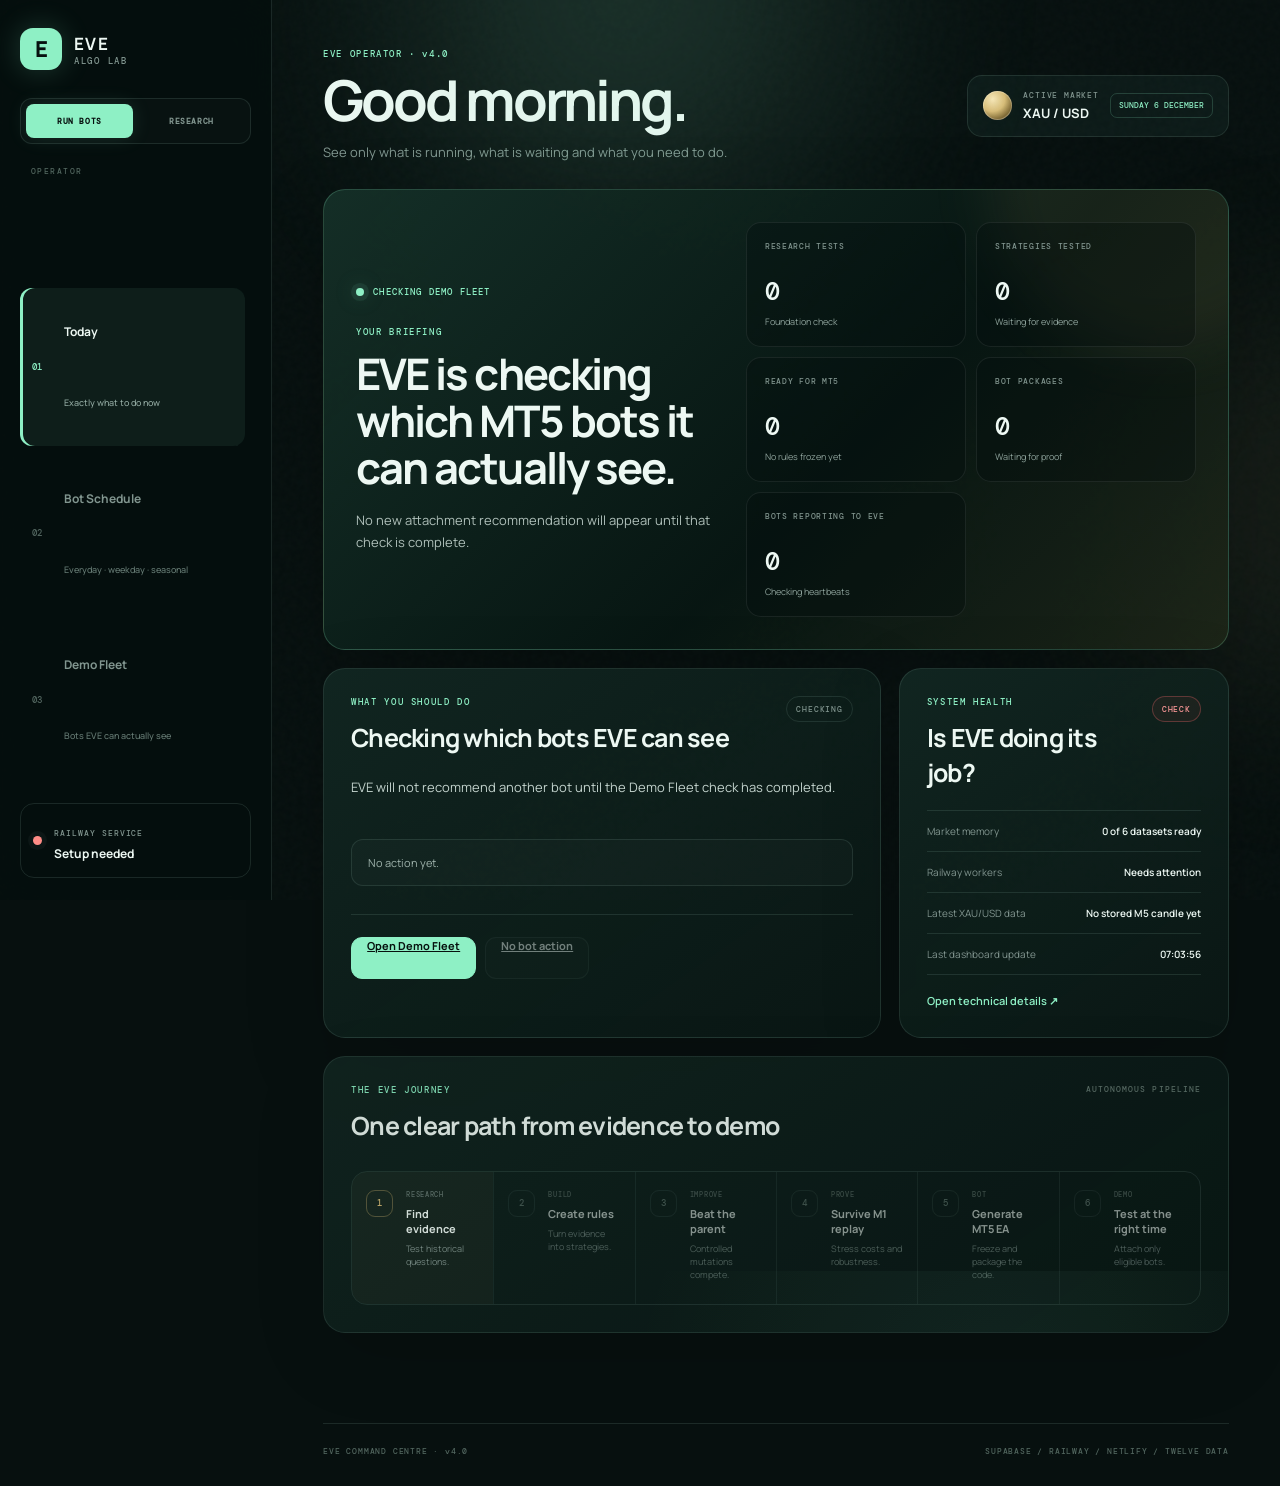
==== commit f59da257: "Fix current experiment copy" ====
--- a/frontend/index.html
+++ b/frontend/index.html
@@ -875,10 +875,10 @@
           <div class="legacy-scope-copy">
             <p class="label">WHAT THIS TOOL DOES</p>
             <h2>Proves exact rules before we waste time building an EA</h2>
-            <p>The current experiment is <strong>Asia Session Long v1</strong>: buy one 0.01-lot gold position at 18:00 New York and close it at the associated 15:30 Shanghai gold-session close. Costs and a hard loss cap are included.</p>
+            <p>The current experiment is <strong>Gold Abnormal Momentum v1</strong>: after a statistically abnormal gold move, take no more than one late-day momentum trade and close it at 23:59 GMT+3. Costs and a hard loss cap are included.</p>
           </div>
           <div class="legacy-scope-actions">
-            <div><small>CURRENT EXPERIMENT</small><strong>Asia Session Long v1 · max one trade/day</strong></div>
+            <div><small>CURRENT EXPERIMENT</small><strong>Gold Abnormal Momentum v1 · max one trade/day</strong></div>
             <div><small>ARCHIVED EVIDENCE</small><strong>Overnight + COMEX day/closing + New York morning + H1 + London + liquidity rejected · H4 inconclusive</strong></div>
           </div>
           <details class="mt5-test-guide">
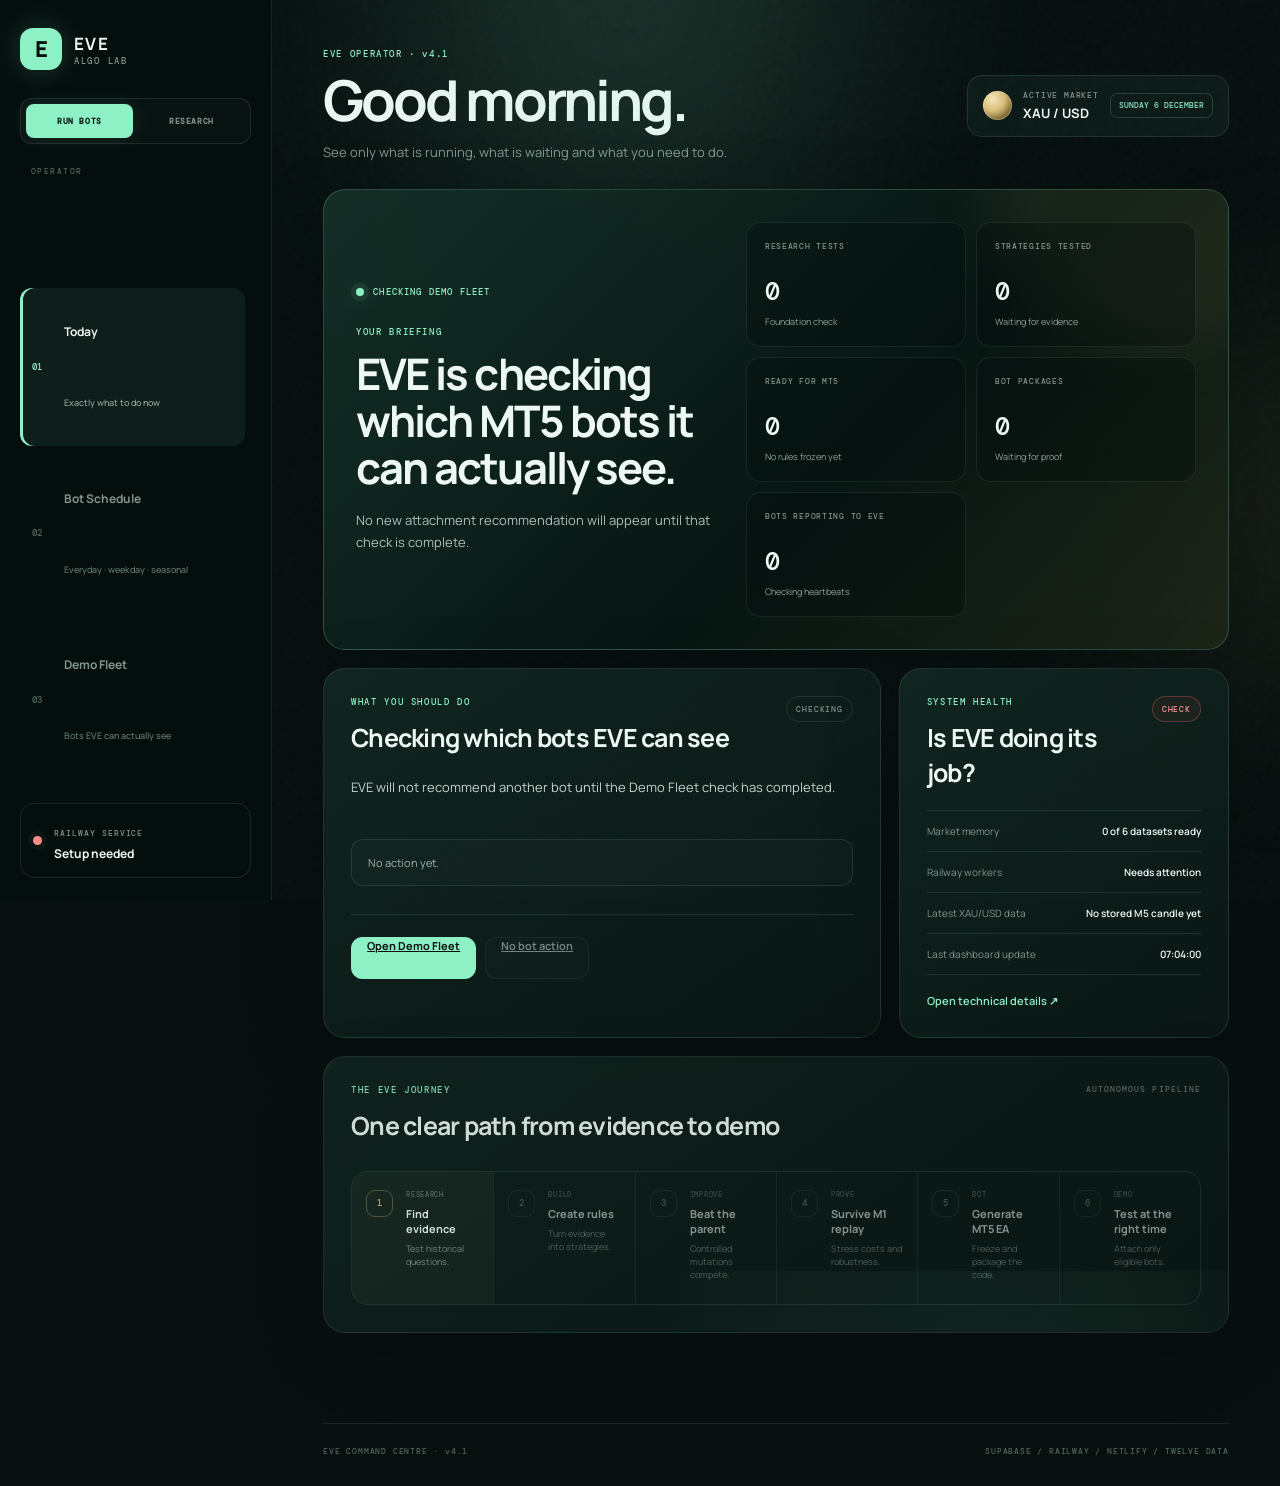
==== commit 1392140c: "Add everyday gold close momentum test" ====
--- a/frontend/index.html
+++ b/frontend/index.html
@@ -51,7 +51,7 @@
     <main>
       <header class="topbar command-topbar">
         <div>
-          <p class="eyebrow" id="topbarEyebrow">EVE OPERATOR · v4.0</p>
+          <p class="eyebrow" id="topbarEyebrow">EVE OPERATOR · v4.1</p>
           <h1 id="briefingGreeting">Good afternoon.</h1>
           <p class="topbar-summary" id="topbarSummary">See only what is running, what is waiting and what you need to do.</p>
         </div>
@@ -875,10 +875,10 @@
           <div class="legacy-scope-copy">
             <p class="label">WHAT THIS TOOL DOES</p>
             <h2>Proves exact rules before we waste time building an EA</h2>
-            <p>The current experiment is <strong>Gold Abnormal Momentum v1</strong>: after a statistically abnormal gold move, take no more than one late-day momentum trade and close it at 23:59 GMT+3. Costs and a hard loss cap are included.</p>
+            <p>The current experiment is <strong>Gold Intraday Close Momentum v1</strong>: use the 11:30–12:00 New York gold direction, take one trade at 15:30 in that direction, and close at 16:00. Costs and a hard loss cap are included.</p>
           </div>
           <div class="legacy-scope-actions">
-            <div><small>CURRENT EXPERIMENT</small><strong>Gold Abnormal Momentum v1 · max one trade/day</strong></div>
+            <div><small>CURRENT EXPERIMENT</small><strong>Gold Intraday Close Momentum v1 · one trade every complete weekday</strong></div>
             <div><small>ARCHIVED EVIDENCE</small><strong>Overnight + COMEX day/closing + New York morning + H1 + London + liquidity rejected · H4 inconclusive</strong></div>
           </div>
           <details class="mt5-test-guide">
@@ -907,15 +907,15 @@
         <div class="backtest-layout">
           <article class="panel backtest-form-panel">
             <div class="panel-head">
-              <div><p class="label">RUN A NEW TEST</p><h2 id="testerFormTitle">Gold Abnormal Momentum v1</h2></div>
+              <div><p class="label">RUN A NEW TEST</p><h2 id="testerFormTitle">Gold Intraday Close Momentum v1</h2></div>
               <span class="status-pill complete">RULES LOCKED PER RUN</span>
             </div>
             <div class="strategy-source">
-              <strong id="testerSourceName">EVE Gold Abnormal Momentum v1 · M1 replay</strong>
+              <strong id="testerSourceName">EVE Gold Intraday Close Momentum v1 · M1 replay</strong>
               <small id="testerSourceDetail">Previous 60 GMT+3 daily returns → two-sigma move → one late-day momentum trade → close 23:59</small>
             </div>
             <form id="backtestForm" class="form-grid">
-              <label class="form-grid-wide"><span>Strategy</span><select id="testerStrategy"><option value="gold_abnormal_momentum">Gold Abnormal Momentum v1 — current once-a-day experiment</option><option value="asia_session_long">Asia Session Long v1 — failed development</option><option value="shanghai_day_long">Shanghai Day Long v1 — failed development</option><option value="gold_overnight_long">Gold Overnight Long v1 — failed development</option><option value="comex_day_short">COMEX Day Short v1 — failed development</option><option value="comex_closing_momentum">COMEX Closing Momentum v1 — failed development</option><option value="new_york_morning_momentum">New York Morning Momentum v1 — failed development</option><option value="gold_h1_trend">Gold H1 Trend 55/20 v1 — failed development</option><option value="gold_h4_trend">Gold H4 Trend 55/20 v1 — inconclusive (62 trades)</option><option value="london_opening_range">London Opening Range v1 — failed development</option><option value="liquidity_continuation">Liquidity Continuation v1 — failed development</option><option value="liquidity_basket">Liquidity Basket v1 — failed development</option><option value="fixed_ladder">Fixed Ladder v2.61 — legacy diagnostic</option></select></label>
+              <label class="form-grid-wide"><span>Strategy</span><select id="testerStrategy"><option value="gold_intraday_close_momentum">Gold Intraday Close Momentum v1 — current everyday experiment</option><option value="gold_abnormal_momentum">Gold Abnormal Momentum v1 — profitable but too infrequent</option><option value="asia_session_long">Asia Session Long v1 — failed development</option><option value="shanghai_day_long">Shanghai Day Long v1 — failed development</option><option value="gold_overnight_long">Gold Overnight Long v1 — failed development</option><option value="comex_day_short">COMEX Day Short v1 — failed development</option><option value="comex_closing_momentum">COMEX Closing Momentum v1 — failed development</option><option value="new_york_morning_momentum">New York Morning Momentum v1 — failed development</option><option value="gold_h1_trend">Gold H1 Trend 55/20 v1 — failed development</option><option value="gold_h4_trend">Gold H4 Trend 55/20 v1 — inconclusive (62 trades)</option><option value="london_opening_range">London Opening Range v1 — failed development</option><option value="liquidity_continuation">Liquidity Continuation v1 — failed development</option><option value="liquidity_basket">Liquidity Basket v1 — failed development</option><option value="fixed_ladder">Fixed Ladder v2.61 — legacy diagnostic</option></select></label>
               <label data-chronological-field><span>Test period</span><select id="testPeriod"><option value="development">1. Development — first two-thirds</option><option value="untouched">2. Untouched — final third</option><option value="full">Full history — exploratory only</option><option value="custom">Custom dates — exploratory only</option></select></label>
               <label data-custom-date hidden><span>Start date</span><input id="testDateFrom" type="date"></label>
               <label data-custom-date hidden><span>End date</span><input id="testDateTo" type="date"></label>
@@ -1066,7 +1066,7 @@
         <div class="activity-list" id="activityList"><div class="empty-state">Waiting for Supabase activity…</div></div>
       </section>
 
-      <footer><span>EVE COMMAND CENTRE · v4.0</span><span>SUPABASE / RAILWAY / NETLIFY / TWELVE DATA</span></footer>
+      <footer><span>EVE COMMAND CENTRE · v4.1</span><span>SUPABASE / RAILWAY / NETLIFY / TWELVE DATA</span></footer>
     </main>
   </div>
 
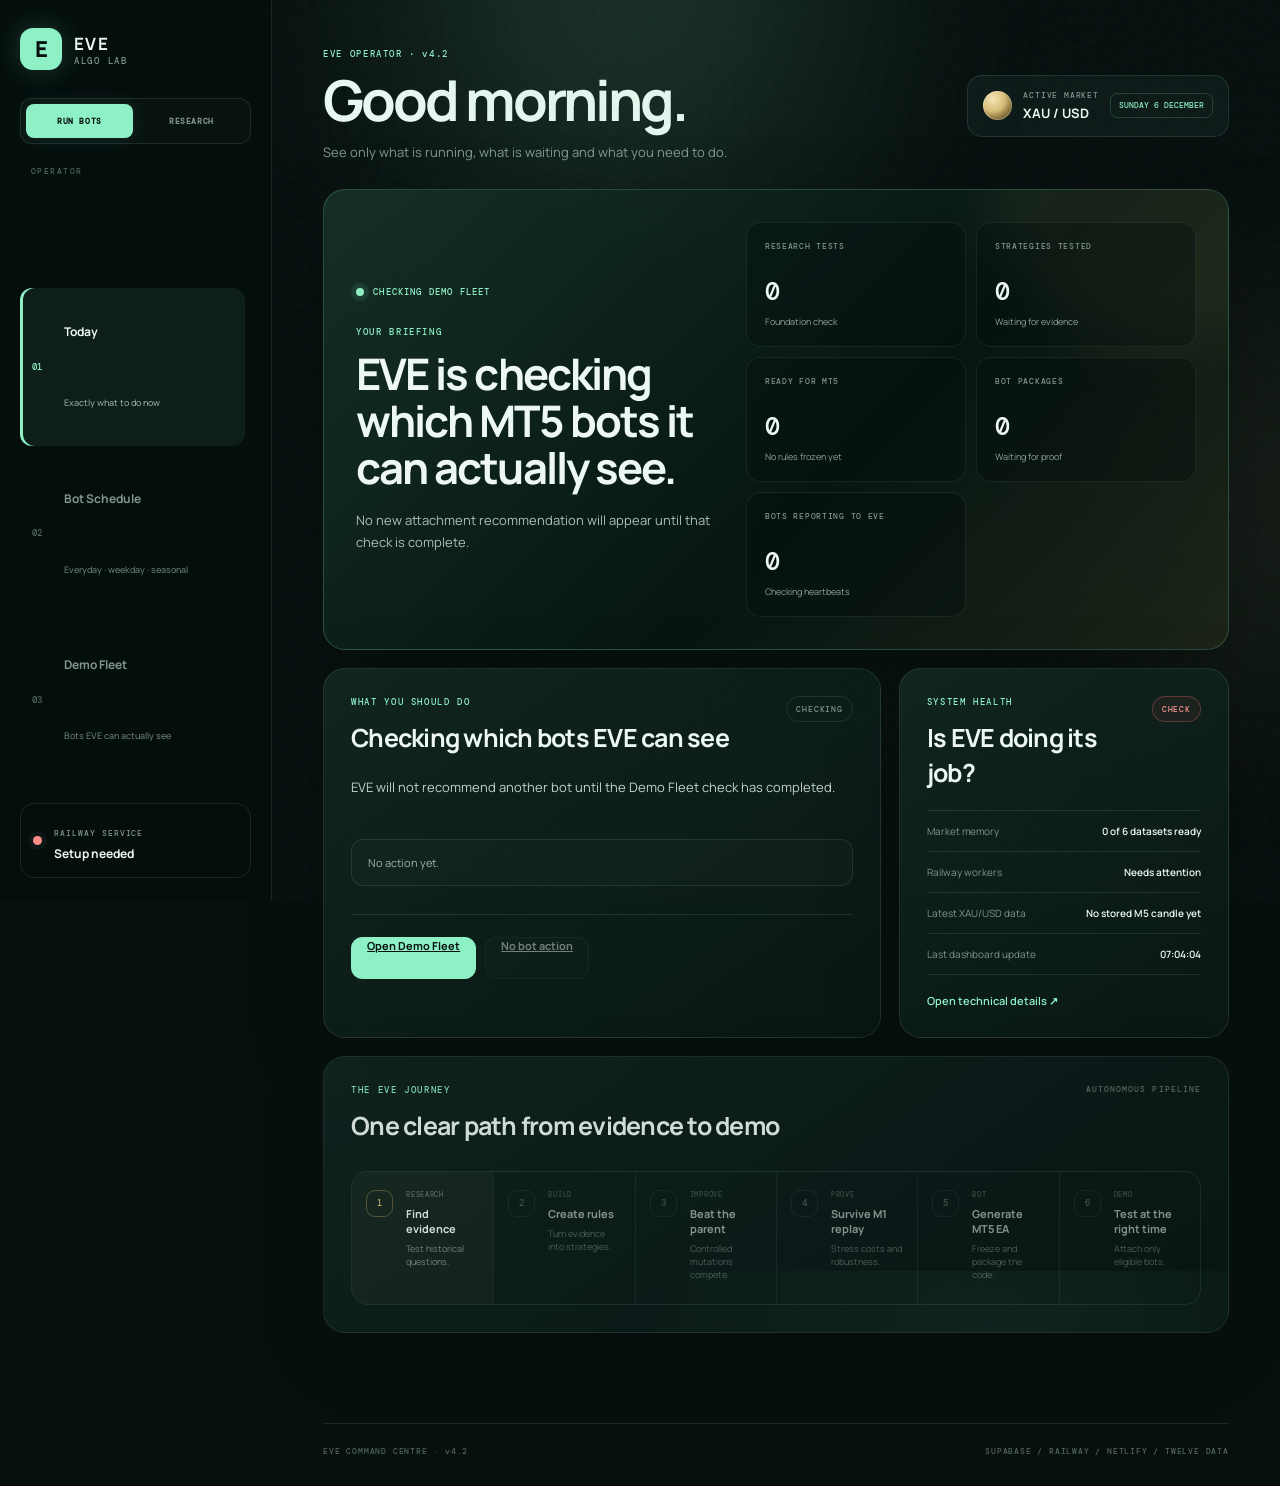
==== commit 906cd423: "Add gold rest-of-day close test" ====
--- a/frontend/index.html
+++ b/frontend/index.html
@@ -51,7 +51,7 @@
     <main>
       <header class="topbar command-topbar">
         <div>
-          <p class="eyebrow" id="topbarEyebrow">EVE OPERATOR · v4.1</p>
+          <p class="eyebrow" id="topbarEyebrow">EVE OPERATOR · v4.2</p>
           <h1 id="briefingGreeting">Good afternoon.</h1>
           <p class="topbar-summary" id="topbarSummary">See only what is running, what is waiting and what you need to do.</p>
         </div>
@@ -875,10 +875,10 @@
           <div class="legacy-scope-copy">
             <p class="label">WHAT THIS TOOL DOES</p>
             <h2>Proves exact rules before we waste time building an EA</h2>
-            <p>The current experiment is <strong>Gold Intraday Close Momentum v1</strong>: use the 11:30–12:00 New York gold direction, take one trade at 15:30 in that direction, and close at 16:00. Costs and a hard loss cap are included.</p>
+            <p>The current experiment is <strong>Gold Rest-of-Day Close Momentum v1</strong>: use the move from the previous 16:00 New York close, take one trade at 15:30 in that direction, and close at 16:00. Costs and a hard loss cap are included.</p>
           </div>
           <div class="legacy-scope-actions">
-            <div><small>CURRENT EXPERIMENT</small><strong>Gold Intraday Close Momentum v1 · one trade every complete weekday</strong></div>
+            <div><small>CURRENT EXPERIMENT</small><strong>Gold Rest-of-Day Close Momentum v1 · one trade every complete weekday</strong></div>
             <div><small>ARCHIVED EVIDENCE</small><strong>Overnight + COMEX day/closing + New York morning + H1 + London + liquidity rejected · H4 inconclusive</strong></div>
           </div>
           <details class="mt5-test-guide">
@@ -907,15 +907,15 @@
         <div class="backtest-layout">
           <article class="panel backtest-form-panel">
             <div class="panel-head">
-              <div><p class="label">RUN A NEW TEST</p><h2 id="testerFormTitle">Gold Intraday Close Momentum v1</h2></div>
+              <div><p class="label">RUN A NEW TEST</p><h2 id="testerFormTitle">Gold Rest-of-Day Close Momentum v1</h2></div>
               <span class="status-pill complete">RULES LOCKED PER RUN</span>
             </div>
             <div class="strategy-source">
-              <strong id="testerSourceName">EVE Gold Intraday Close Momentum v1 · M1 replay</strong>
+              <strong id="testerSourceName">EVE Gold Rest-of-Day Close Momentum v1 · M1 replay</strong>
               <small id="testerSourceDetail">Previous 60 GMT+3 daily returns → two-sigma move → one late-day momentum trade → close 23:59</small>
             </div>
             <form id="backtestForm" class="form-grid">
-              <label class="form-grid-wide"><span>Strategy</span><select id="testerStrategy"><option value="gold_intraday_close_momentum">Gold Intraday Close Momentum v1 — current everyday experiment</option><option value="gold_abnormal_momentum">Gold Abnormal Momentum v1 — profitable but too infrequent</option><option value="asia_session_long">Asia Session Long v1 — failed development</option><option value="shanghai_day_long">Shanghai Day Long v1 — failed development</option><option value="gold_overnight_long">Gold Overnight Long v1 — failed development</option><option value="comex_day_short">COMEX Day Short v1 — failed development</option><option value="comex_closing_momentum">COMEX Closing Momentum v1 — failed development</option><option value="new_york_morning_momentum">New York Morning Momentum v1 — failed development</option><option value="gold_h1_trend">Gold H1 Trend 55/20 v1 — failed development</option><option value="gold_h4_trend">Gold H4 Trend 55/20 v1 — inconclusive (62 trades)</option><option value="london_opening_range">London Opening Range v1 — failed development</option><option value="liquidity_continuation">Liquidity Continuation v1 — failed development</option><option value="liquidity_basket">Liquidity Basket v1 — failed development</option><option value="fixed_ladder">Fixed Ladder v2.61 — legacy diagnostic</option></select></label>
+              <label class="form-grid-wide"><span>Strategy</span><select id="testerStrategy"><option value="gold_rest_of_day_close_momentum">Gold Rest-of-Day Close Momentum v1 — current everyday experiment</option><option value="gold_intraday_close_momentum">Gold Intraday Close Momentum v1 — failed development</option><option value="gold_abnormal_momentum">Gold Abnormal Momentum v1 — profitable but too infrequent</option><option value="asia_session_long">Asia Session Long v1 — failed development</option><option value="shanghai_day_long">Shanghai Day Long v1 — failed development</option><option value="gold_overnight_long">Gold Overnight Long v1 — failed development</option><option value="comex_day_short">COMEX Day Short v1 — failed development</option><option value="comex_closing_momentum">COMEX Closing Momentum v1 — failed development</option><option value="new_york_morning_momentum">New York Morning Momentum v1 — failed development</option><option value="gold_h1_trend">Gold H1 Trend 55/20 v1 — failed development</option><option value="gold_h4_trend">Gold H4 Trend 55/20 v1 — inconclusive (62 trades)</option><option value="london_opening_range">London Opening Range v1 — failed development</option><option value="liquidity_continuation">Liquidity Continuation v1 — failed development</option><option value="liquidity_basket">Liquidity Basket v1 — failed development</option><option value="fixed_ladder">Fixed Ladder v2.61 — legacy diagnostic</option></select></label>
               <label data-chronological-field><span>Test period</span><select id="testPeriod"><option value="development">1. Development — first two-thirds</option><option value="untouched">2. Untouched — final third</option><option value="full">Full history — exploratory only</option><option value="custom">Custom dates — exploratory only</option></select></label>
               <label data-custom-date hidden><span>Start date</span><input id="testDateFrom" type="date"></label>
               <label data-custom-date hidden><span>End date</span><input id="testDateTo" type="date"></label>
@@ -1066,7 +1066,7 @@
         <div class="activity-list" id="activityList"><div class="empty-state">Waiting for Supabase activity…</div></div>
       </section>
 
-      <footer><span>EVE COMMAND CENTRE · v4.1</span><span>SUPABASE / RAILWAY / NETLIFY / TWELVE DATA</span></footer>
+      <footer><span>EVE COMMAND CENTRE · v4.2</span><span>SUPABASE / RAILWAY / NETLIFY / TWELVE DATA</span></footer>
     </main>
   </div>
 
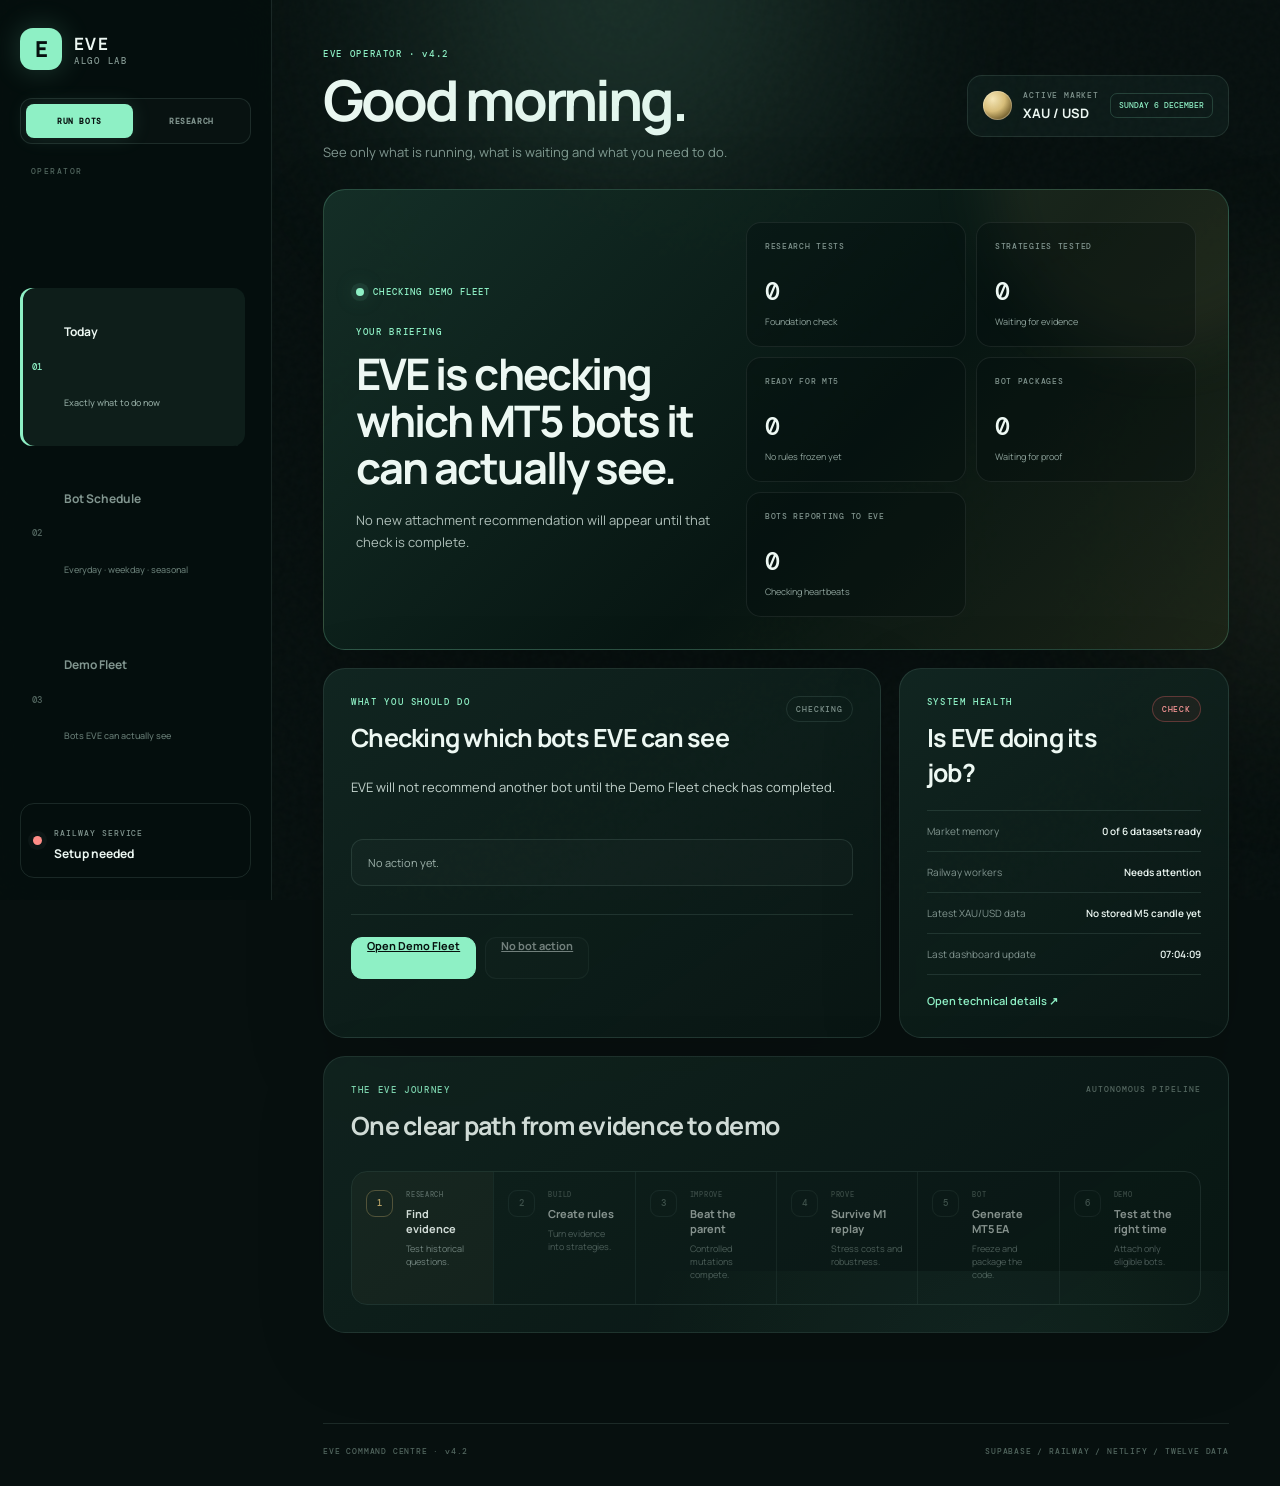
==== commit ec4ac459: "Add daily ETF-hours gold tests" ====
--- a/frontend/index.html
+++ b/frontend/index.html
@@ -875,11 +875,11 @@
           <div class="legacy-scope-copy">
             <p class="label">WHAT THIS TOOL DOES</p>
             <h2>Proves exact rules before we waste time building an EA</h2>
-            <p>The current experiment is <strong>Gold Rest-of-Day Close Momentum v1</strong>: use the move from the previous 16:00 New York close, take one trade at 15:30 in that direction, and close at 16:00. Costs and a hard loss cap are included.</p>
+            <p>The current experiment is <strong>Gold ETF-Hours Intraday Short v1</strong>: sell once at 09:30 New York on every complete weekday and close at 16:00. Costs and a hard loss cap are included. Its predeclared backup buys the opposite 16:00–09:30 leg with financing included.</p>
           </div>
           <div class="legacy-scope-actions">
-            <div><small>CURRENT EXPERIMENT</small><strong>Gold Rest-of-Day Close Momentum v1 · one trade every complete weekday</strong></div>
-            <div><small>ARCHIVED EVIDENCE</small><strong>Overnight + COMEX day/closing + New York morning + H1 + London + liquidity rejected · H4 inconclusive</strong></div>
+            <div><small>CURRENT EXPERIMENT</small><strong>Gold ETF-Hours Intraday Short v1 · one trade every complete weekday</strong></div>
+            <div><small>ARCHIVED EVIDENCE</small><strong>Three close-momentum tests + session tests + H1 + London + liquidity rejected · H4 inconclusive</strong></div>
           </div>
           <details class="mt5-test-guide">
             <summary>Why an uploaded MQ5 file still needs MT5</summary>
@@ -907,15 +907,15 @@
         <div class="backtest-layout">
           <article class="panel backtest-form-panel">
             <div class="panel-head">
-              <div><p class="label">RUN A NEW TEST</p><h2 id="testerFormTitle">Gold Rest-of-Day Close Momentum v1</h2></div>
+              <div><p class="label">RUN A NEW TEST</p><h2 id="testerFormTitle">Gold ETF-Hours Intraday Short v1</h2></div>
               <span class="status-pill complete">RULES LOCKED PER RUN</span>
             </div>
             <div class="strategy-source">
-              <strong id="testerSourceName">EVE Gold Rest-of-Day Close Momentum v1 · M1 replay</strong>
-              <small id="testerSourceDetail">Previous 60 GMT+3 daily returns → two-sigma move → one late-day momentum trade → close 23:59</small>
+              <strong id="testerSourceName">EVE Gold ETF-Hours Intraday Short v1 · M1 replay</strong>
+              <small id="testerSourceDetail">Sell 09:30 New York → hold during ETF market hours → close 16:00 → one trade every complete weekday</small>
             </div>
             <form id="backtestForm" class="form-grid">
-              <label class="form-grid-wide"><span>Strategy</span><select id="testerStrategy"><option value="gold_rest_of_day_close_momentum">Gold Rest-of-Day Close Momentum v1 — current everyday experiment</option><option value="gold_intraday_close_momentum">Gold Intraday Close Momentum v1 — failed development</option><option value="gold_abnormal_momentum">Gold Abnormal Momentum v1 — profitable but too infrequent</option><option value="asia_session_long">Asia Session Long v1 — failed development</option><option value="shanghai_day_long">Shanghai Day Long v1 — failed development</option><option value="gold_overnight_long">Gold Overnight Long v1 — failed development</option><option value="comex_day_short">COMEX Day Short v1 — failed development</option><option value="comex_closing_momentum">COMEX Closing Momentum v1 — failed development</option><option value="new_york_morning_momentum">New York Morning Momentum v1 — failed development</option><option value="gold_h1_trend">Gold H1 Trend 55/20 v1 — failed development</option><option value="gold_h4_trend">Gold H4 Trend 55/20 v1 — inconclusive (62 trades)</option><option value="london_opening_range">London Opening Range v1 — failed development</option><option value="liquidity_continuation">Liquidity Continuation v1 — failed development</option><option value="liquidity_basket">Liquidity Basket v1 — failed development</option><option value="fixed_ladder">Fixed Ladder v2.61 — legacy diagnostic</option></select></label>
+              <label class="form-grid-wide"><span>Strategy</span><select id="testerStrategy"><option value="gold_etf_intraday_short">Gold ETF-Hours Intraday Short v1 — current everyday experiment</option><option value="gold_etf_overnight_long">Gold ETF-Hours Overnight Long v1 — predeclared backup</option><option value="gold_rest_of_day_close_momentum">Gold Rest-of-Day Close Momentum v1 — failed PF gate</option><option value="gold_intraday_close_momentum">Gold Intraday Close Momentum v1 — failed development</option><option value="gold_abnormal_momentum">Gold Abnormal Momentum v1 — profitable but too infrequent</option><option value="asia_session_long">Asia Session Long v1 — failed development</option><option value="shanghai_day_long">Shanghai Day Long v1 — failed development</option><option value="gold_overnight_long">Gold Overnight Long v1 — failed development</option><option value="comex_day_short">COMEX Day Short v1 — failed development</option><option value="comex_closing_momentum">COMEX Closing Momentum v1 — failed development</option><option value="new_york_morning_momentum">New York Morning Momentum v1 — failed development</option><option value="gold_h1_trend">Gold H1 Trend 55/20 v1 — failed development</option><option value="gold_h4_trend">Gold H4 Trend 55/20 v1 — inconclusive (62 trades)</option><option value="london_opening_range">London Opening Range v1 — failed development</option><option value="liquidity_continuation">Liquidity Continuation v1 — failed development</option><option value="liquidity_basket">Liquidity Basket v1 — failed development</option><option value="fixed_ladder">Fixed Ladder v2.61 — legacy diagnostic</option></select></label>
               <label data-chronological-field><span>Test period</span><select id="testPeriod"><option value="development">1. Development — first two-thirds</option><option value="untouched">2. Untouched — final third</option><option value="full">Full history — exploratory only</option><option value="custom">Custom dates — exploratory only</option></select></label>
               <label data-custom-date hidden><span>Start date</span><input id="testDateFrom" type="date"></label>
               <label data-custom-date hidden><span>End date</span><input id="testDateTo" type="date"></label>
@@ -957,7 +957,7 @@
             </form>
             <div class="resolution-note" id="resolutionNote">Checking M5 and M1 replay readiness.</div>
             <div class="rule-strip" id="testerRuleStrip">
-              <span>60 PRIOR DAYS</span><span>2-SIGMA TRIGGER</span><span>17:00 SHORT / 19:00 BUY</span><span>MAX 1 TRADE/DAY</span><span>0.25% HARD STOP</span><span>23:59 GMT+3 EXIT</span>
+              <span>SELL 09:30 NEW YORK</span><span>ETF MARKET HOURS</span><span>ONE TRADE EVERY COMPLETE WEEKDAY</span><span>FIXED 0.01 LOT</span><span>0.25% HARD STOP</span><span>16:00 EXIT</span>
             </div>
             <div class="actions">
               <button class="button button-primary" id="runBacktest">Run development test</button>
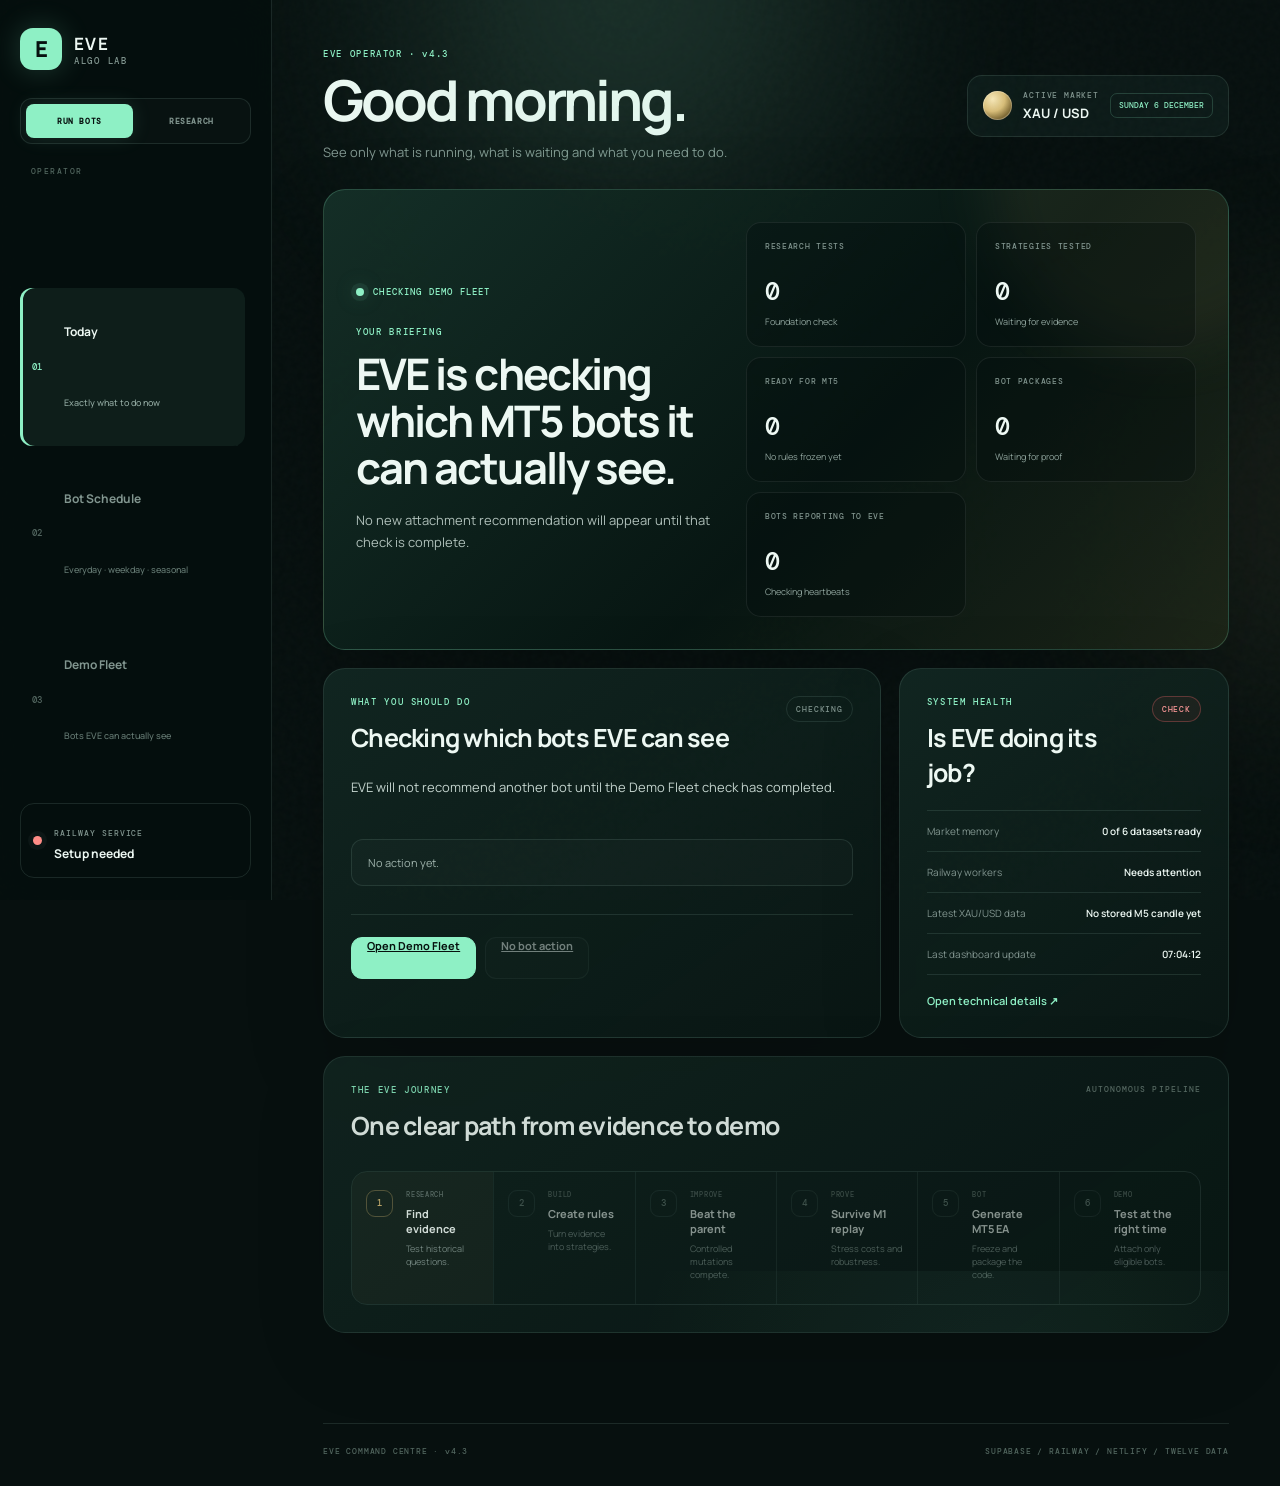
==== commit c7183f0b: "Label command centre v4.3" ====
--- a/frontend/index.html
+++ b/frontend/index.html
@@ -51,7 +51,7 @@
     <main>
       <header class="topbar command-topbar">
         <div>
-          <p class="eyebrow" id="topbarEyebrow">EVE OPERATOR · v4.2</p>
+          <p class="eyebrow" id="topbarEyebrow">EVE OPERATOR · v4.3</p>
           <h1 id="briefingGreeting">Good afternoon.</h1>
           <p class="topbar-summary" id="topbarSummary">See only what is running, what is waiting and what you need to do.</p>
         </div>
@@ -1066,7 +1066,7 @@
         <div class="activity-list" id="activityList"><div class="empty-state">Waiting for Supabase activity…</div></div>
       </section>
 
-      <footer><span>EVE COMMAND CENTRE · v4.2</span><span>SUPABASE / RAILWAY / NETLIFY / TWELVE DATA</span></footer>
+      <footer><span>EVE COMMAND CENTRE · v4.3</span><span>SUPABASE / RAILWAY / NETLIFY / TWELVE DATA</span></footer>
     </main>
   </div>
 
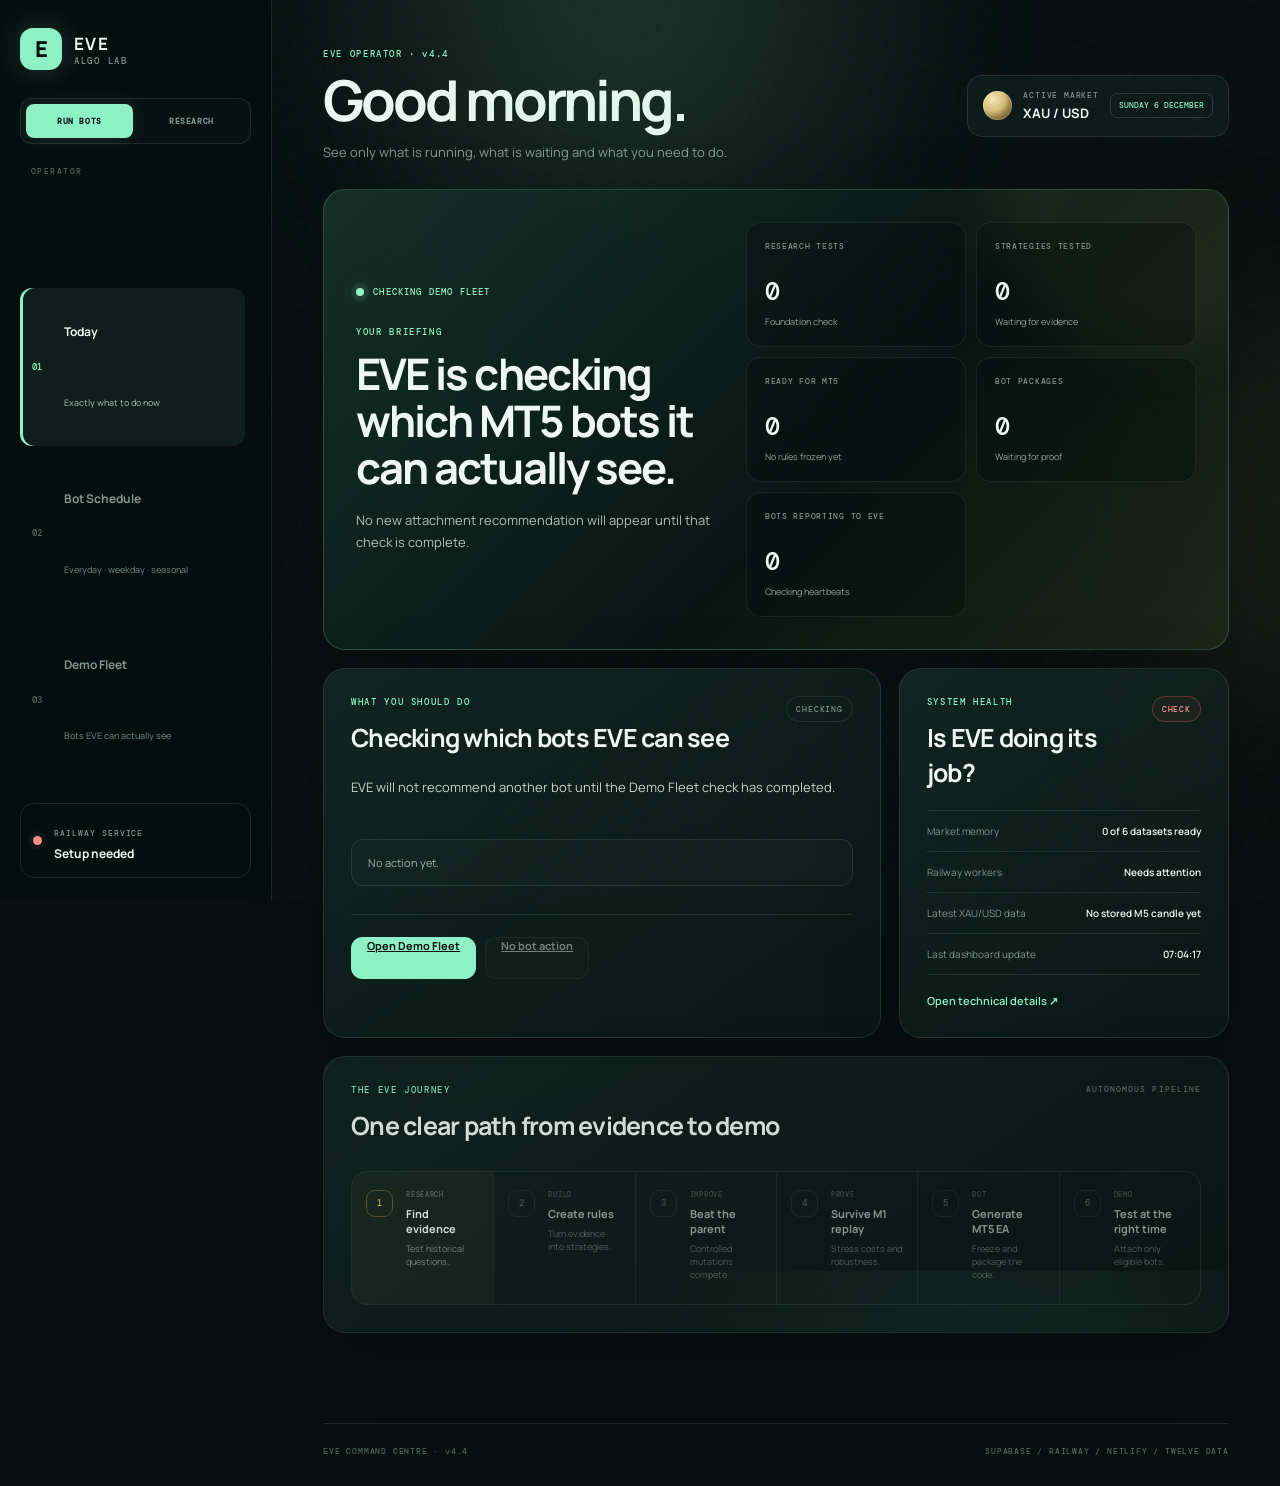
==== commit 0f56f408: "Update frontend/index.html for Gold High-Volatility Close Momentum v1" ====
--- a/frontend/index.html
+++ b/frontend/index.html
@@ -51,7 +51,7 @@
     <main>
       <header class="topbar command-topbar">
         <div>
-          <p class="eyebrow" id="topbarEyebrow">EVE OPERATOR · v4.3</p>
+          <p class="eyebrow" id="topbarEyebrow">EVE OPERATOR · v4.4</p>
           <h1 id="briefingGreeting">Good afternoon.</h1>
           <p class="topbar-summary" id="topbarSummary">See only what is running, what is waiting and what you need to do.</p>
         </div>
@@ -875,11 +875,11 @@
           <div class="legacy-scope-copy">
             <p class="label">WHAT THIS TOOL DOES</p>
             <h2>Proves exact rules before we waste time building an EA</h2>
-            <p>The current experiment is <strong>Gold ETF-Hours Intraday Short v1</strong>: sell once at 09:30 New York on every complete weekday and close at 16:00. Costs and a hard loss cap are included. Its predeclared backup buys the opposite 16:00–09:30 leg with financing included.</p>
+            <p>The current experiment is <strong>Gold High-Volatility Close Momentum v1</strong>: follow the 11:30–12:00 New York direction at 15:30 only when that complete window is more volatile than the median of the previous 60 complete windows. Costs and a hard loss cap are included.</p>
           </div>
           <div class="legacy-scope-actions">
-            <div><small>CURRENT EXPERIMENT</small><strong>Gold ETF-Hours Intraday Short v1 · one trade every complete weekday</strong></div>
-            <div><small>ARCHIVED EVIDENCE</small><strong>Three close-momentum tests + session tests + H1 + London + liquidity rejected · H4 inconclusive</strong></div>
+            <div><small>CURRENT EXPERIMENT</small><strong>Gold High-Volatility Close Momentum v1 · trade only the published high-volatility subset</strong></div>
+            <div><small>ARCHIVED EVIDENCE</small><strong>ETF-hours pair + three unfiltered close-momentum tests + session tests + H1 + London + liquidity rejected · H4 inconclusive</strong></div>
           </div>
           <details class="mt5-test-guide">
             <summary>Why an uploaded MQ5 file still needs MT5</summary>
@@ -907,15 +907,15 @@
         <div class="backtest-layout">
           <article class="panel backtest-form-panel">
             <div class="panel-head">
-              <div><p class="label">RUN A NEW TEST</p><h2 id="testerFormTitle">Gold ETF-Hours Intraday Short v1</h2></div>
+              <div><p class="label">RUN A NEW TEST</p><h2 id="testerFormTitle">Gold High-Volatility Close Momentum v1</h2></div>
               <span class="status-pill complete">RULES LOCKED PER RUN</span>
             </div>
             <div class="strategy-source">
-              <strong id="testerSourceName">EVE Gold ETF-Hours Intraday Short v1 · M1 replay</strong>
-              <small id="testerSourceDetail">Sell 09:30 New York → hold during ETF market hours → close 16:00 → one trade every complete weekday</small>
+              <strong id="testerSourceName">EVE Gold High-Volatility Close Momentum v1 · M1 replay</strong>
+              <small id="testerSourceDetail">60 prior complete windows → above-median 11:30–12:00 volatility → follow direction at 15:30 → close 16:00</small>
             </div>
             <form id="backtestForm" class="form-grid">
-              <label class="form-grid-wide"><span>Strategy</span><select id="testerStrategy"><option value="gold_etf_intraday_short">Gold ETF-Hours Intraday Short v1 — current everyday experiment</option><option value="gold_etf_overnight_long">Gold ETF-Hours Overnight Long v1 — predeclared backup</option><option value="gold_rest_of_day_close_momentum">Gold Rest-of-Day Close Momentum v1 — failed PF gate</option><option value="gold_intraday_close_momentum">Gold Intraday Close Momentum v1 — failed development</option><option value="gold_abnormal_momentum">Gold Abnormal Momentum v1 — profitable but too infrequent</option><option value="asia_session_long">Asia Session Long v1 — failed development</option><option value="shanghai_day_long">Shanghai Day Long v1 — failed development</option><option value="gold_overnight_long">Gold Overnight Long v1 — failed development</option><option value="comex_day_short">COMEX Day Short v1 — failed development</option><option value="comex_closing_momentum">COMEX Closing Momentum v1 — failed development</option><option value="new_york_morning_momentum">New York Morning Momentum v1 — failed development</option><option value="gold_h1_trend">Gold H1 Trend 55/20 v1 — failed development</option><option value="gold_h4_trend">Gold H4 Trend 55/20 v1 — inconclusive (62 trades)</option><option value="london_opening_range">London Opening Range v1 — failed development</option><option value="liquidity_continuation">Liquidity Continuation v1 — failed development</option><option value="liquidity_basket">Liquidity Basket v1 — failed development</option><option value="fixed_ladder">Fixed Ladder v2.61 — legacy diagnostic</option></select></label>
+              <label class="form-grid-wide"><span>Strategy</span><select id="testerStrategy"><option value="gold_high_vol_close_momentum">Gold High-Volatility Close Momentum v1 — current research test</option><option value="gold_etf_intraday_short">Gold ETF-Hours Intraday Short v1 — failed development</option><option value="gold_etf_overnight_long">Gold ETF-Hours Overnight Long v1 — failed development</option><option value="gold_rest_of_day_close_momentum">Gold Rest-of-Day Close Momentum v1 — failed PF gate</option><option value="gold_intraday_close_momentum">Gold Intraday Close Momentum v1 — failed development</option><option value="gold_abnormal_momentum">Gold Abnormal Momentum v1 — profitable but too infrequent</option><option value="asia_session_long">Asia Session Long v1 — failed development</option><option value="shanghai_day_long">Shanghai Day Long v1 — failed development</option><option value="gold_overnight_long">Gold Overnight Long v1 — failed development</option><option value="comex_day_short">COMEX Day Short v1 — failed development</option><option value="comex_closing_momentum">COMEX Closing Momentum v1 — failed development</option><option value="new_york_morning_momentum">New York Morning Momentum v1 — failed development</option><option value="gold_h1_trend">Gold H1 Trend 55/20 v1 — failed development</option><option value="gold_h4_trend">Gold H4 Trend 55/20 v1 — inconclusive (62 trades)</option><option value="london_opening_range">London Opening Range v1 — failed development</option><option value="liquidity_continuation">Liquidity Continuation v1 — failed development</option><option value="liquidity_basket">Liquidity Basket v1 — failed development</option><option value="fixed_ladder">Fixed Ladder v2.61 — legacy diagnostic</option></select></label>
               <label data-chronological-field><span>Test period</span><select id="testPeriod"><option value="development">1. Development — first two-thirds</option><option value="untouched">2. Untouched — final third</option><option value="full">Full history — exploratory only</option><option value="custom">Custom dates — exploratory only</option></select></label>
               <label data-custom-date hidden><span>Start date</span><input id="testDateFrom" type="date"></label>
               <label data-custom-date hidden><span>End date</span><input id="testDateTo" type="date"></label>
@@ -1066,7 +1066,7 @@
         <div class="activity-list" id="activityList"><div class="empty-state">Waiting for Supabase activity…</div></div>
       </section>
 
-      <footer><span>EVE COMMAND CENTRE · v4.3</span><span>SUPABASE / RAILWAY / NETLIFY / TWELVE DATA</span></footer>
+      <footer><span>EVE COMMAND CENTRE · v4.4</span><span>SUPABASE / RAILWAY / NETLIFY / TWELVE DATA</span></footer>
     </main>
   </div>
 
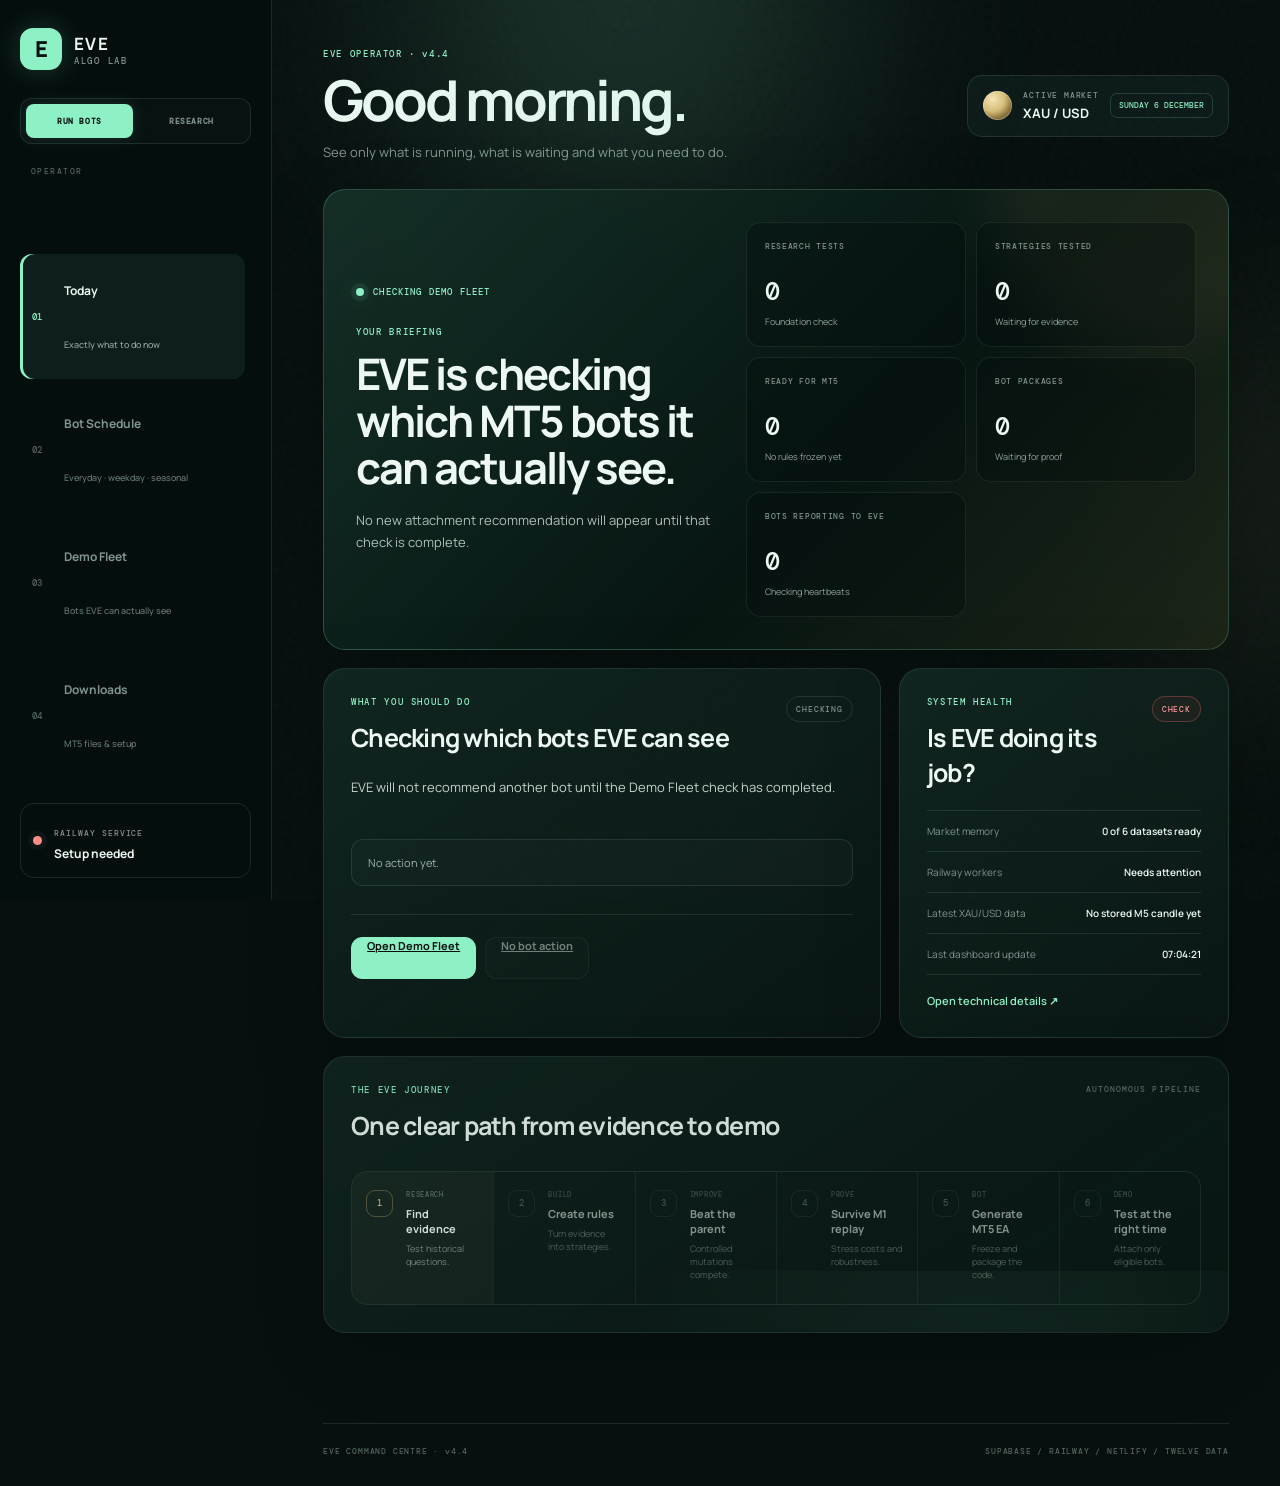
==== commit e5f16f10: "Add Downloads button to EVE frontend" ====
--- a/frontend/index.html
+++ b/frontend/index.html
@@ -32,6 +32,7 @@
           <a class="nav-link active" href="#home" data-workspace-link="home" data-nav-view="operator"><span>01</span><b>Today</b><small>Exactly what to do now</small></a>
           <a class="nav-link" href="#bot-library" data-workspace-link="bot-library" data-nav-view="operator"><span>02</span><b>Bot Schedule</b><small>Everyday · weekday · seasonal</small></a>
           <a class="nav-link" href="#demo-fleet" data-workspace-link="demo-fleet" data-nav-view="operator"><span>03</span><b>Demo Fleet</b><small>Bots EVE can actually see</small></a>
+          <a class="nav-link" href="/downloads"><span>04</span><b>Downloads</b><small>MT5 files & setup</small></a>
         </div>
         <div class="mode-nav" data-mode-nav="research" hidden>
           <p class="nav-group-label">RESEARCH ENGINE</p>
@@ -40,6 +41,7 @@
           <a class="nav-link" href="#bot-library?view=files" data-workspace-link="bot-library" data-nav-view="research"><span>03</span><b>Bot Factory</b><small>Generated MT5 packages</small></a>
           <a class="nav-link" href="#backtester" data-workspace-link="tester" data-nav-view="research"><span>04</span><b>Strategy Tester</b><small>Prove an idea before MT5</small></a>
           <a class="nav-link" href="#advanced" data-workspace-link="advanced" data-nav-view="research"><span>05</span><b>Advanced</b><small>Data · diagnostics · logs</small></a>
+          <a class="nav-link" href="/downloads"><span>06</span><b>Downloads</b><small>MT5 files & setup</small></a>
         </div>
       </nav>
       <div class="side-status">
